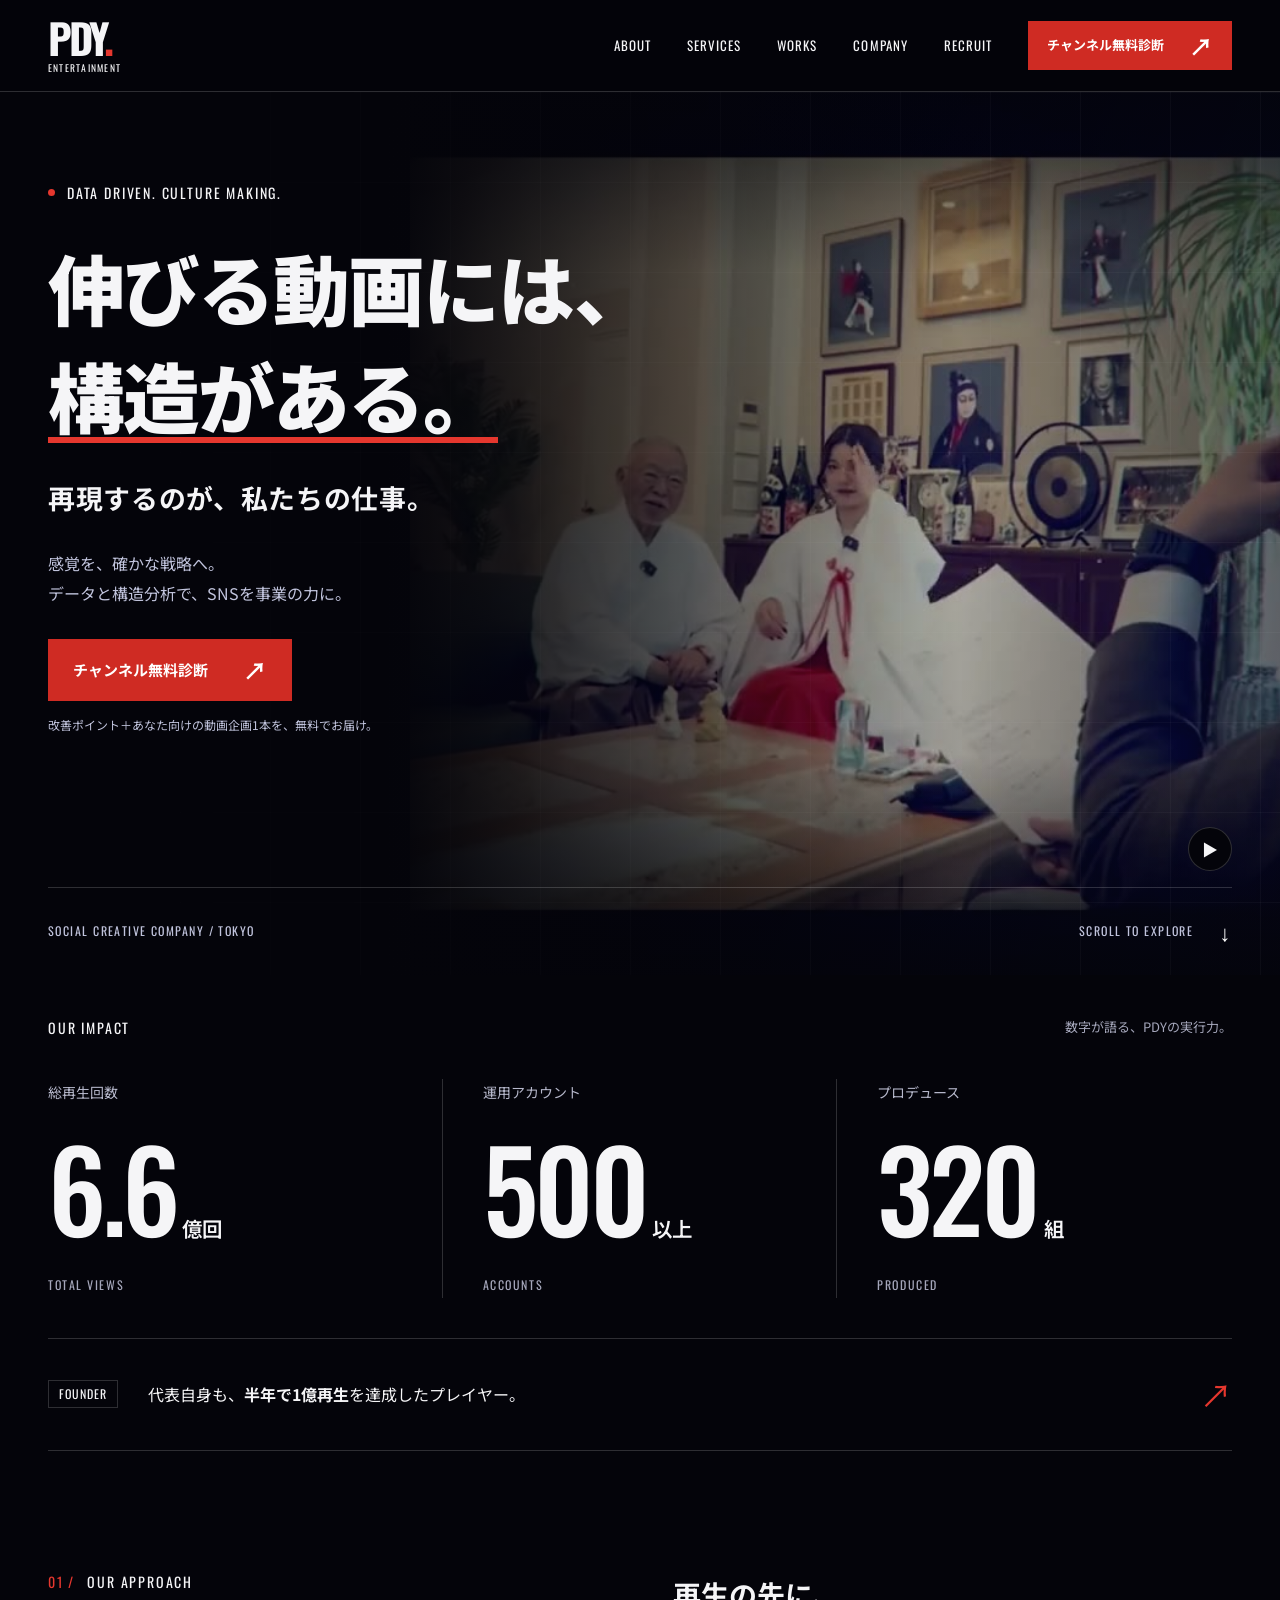
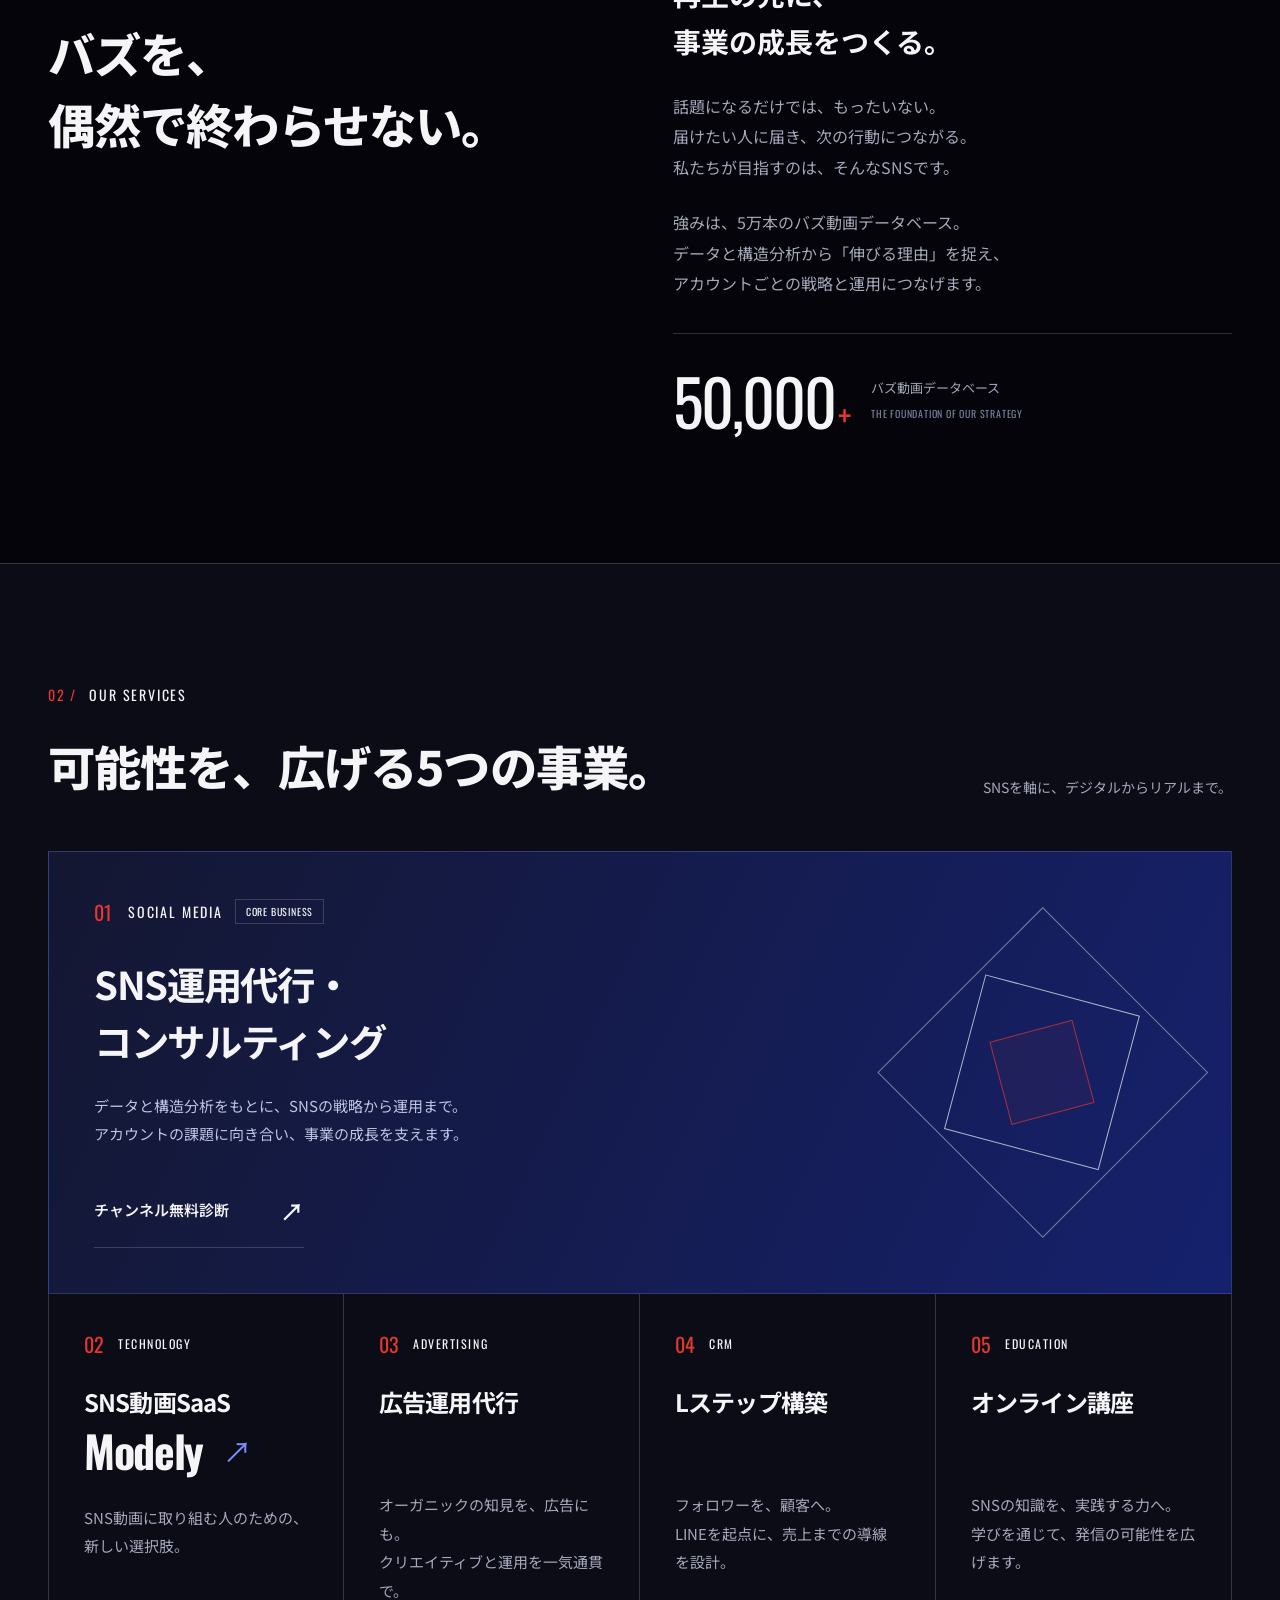
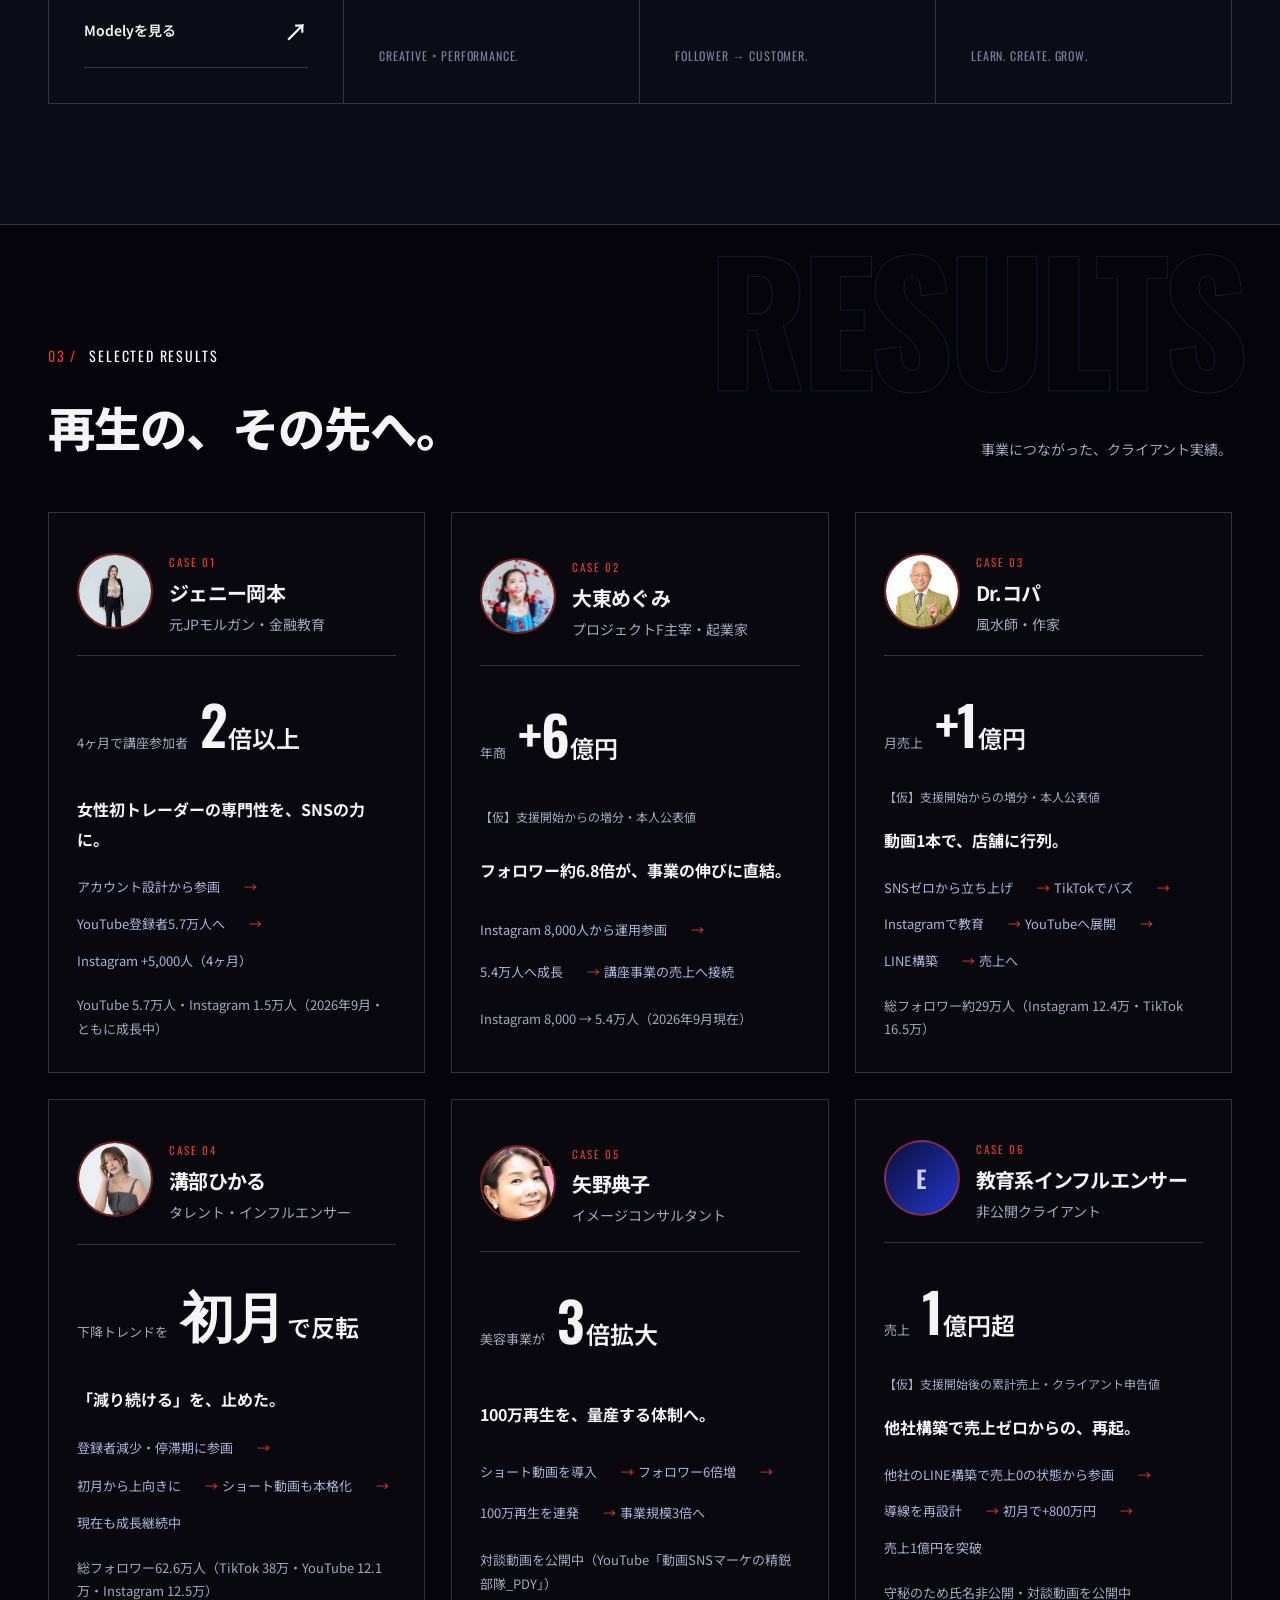
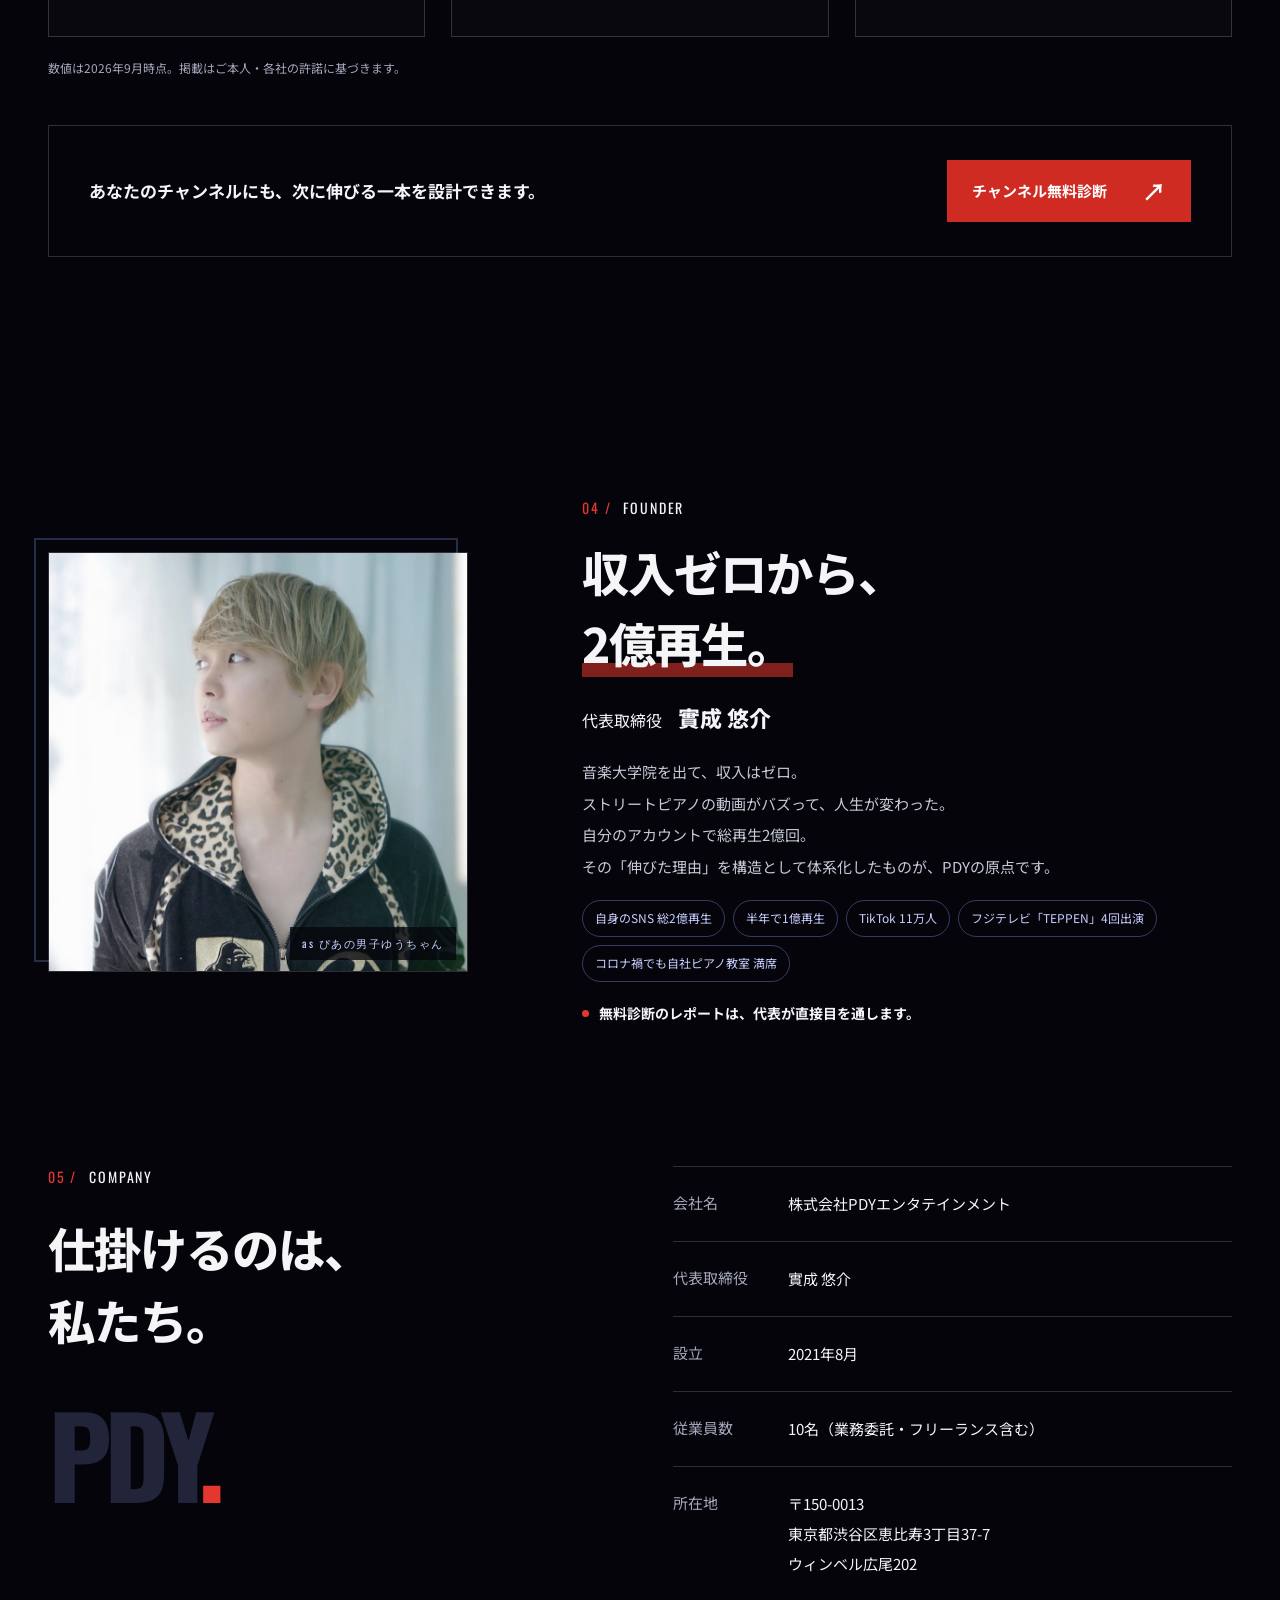
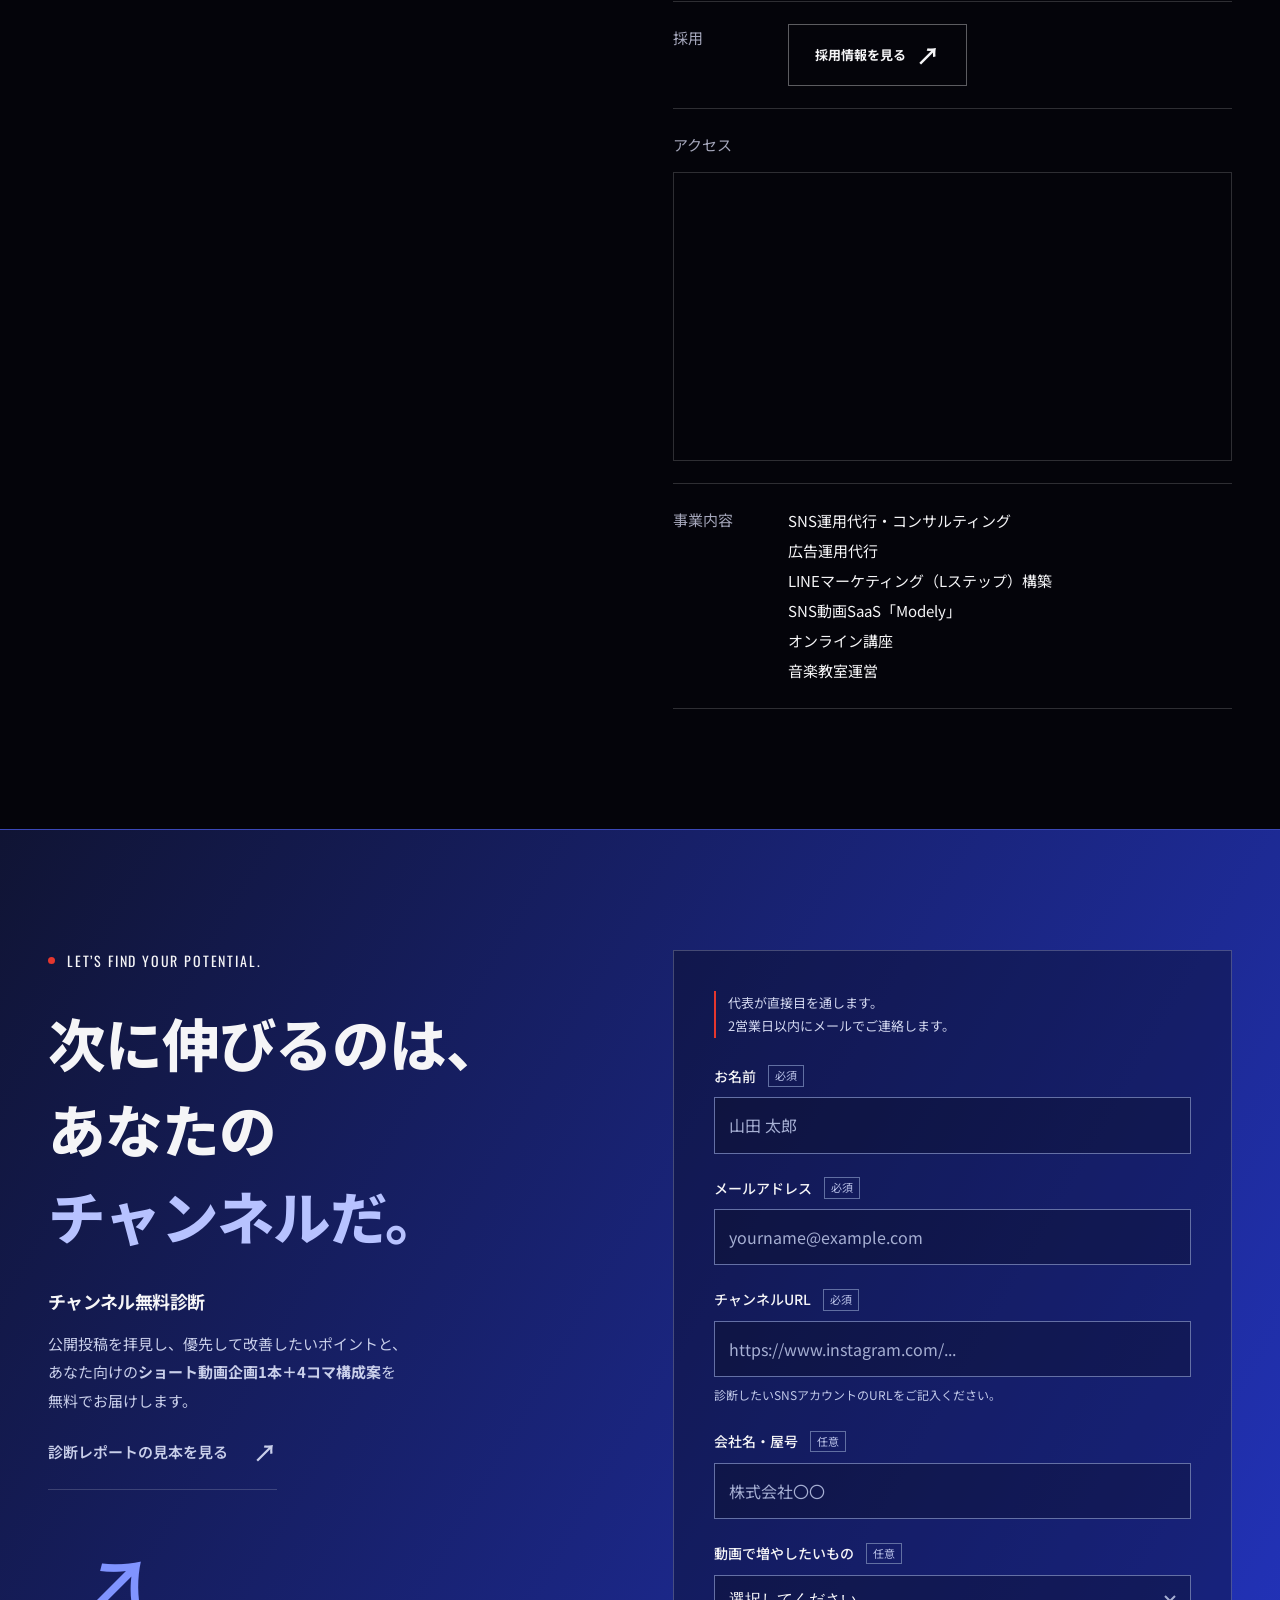
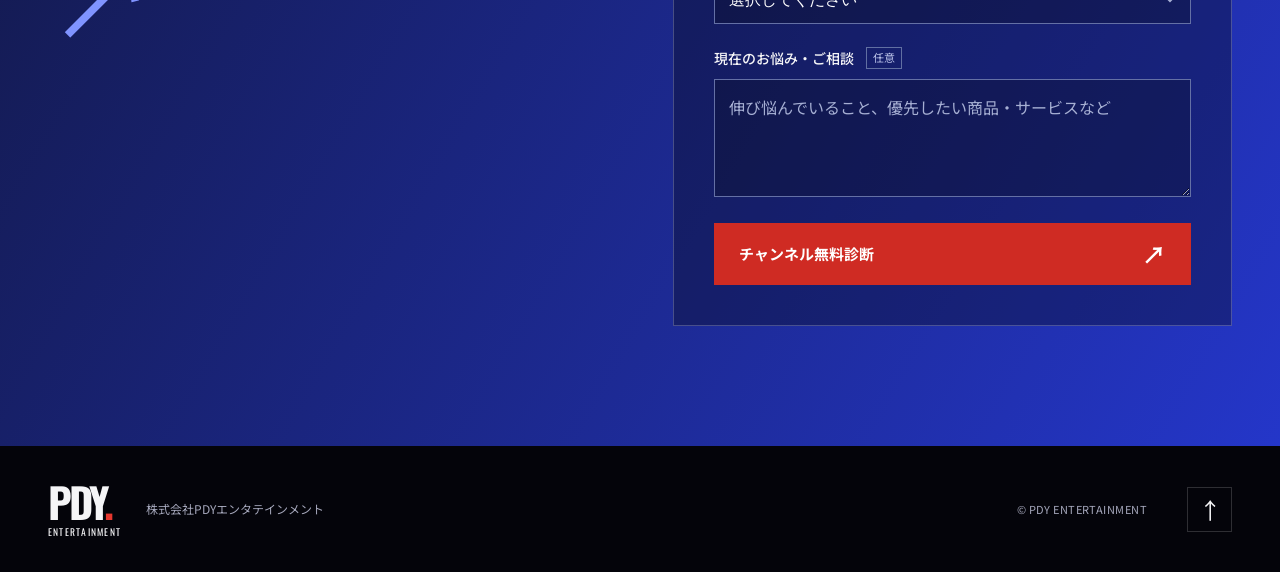
==== index.html @ fc0c1b21 "diagnosis: 約束を企画1本+4コマ構成案に更新・goal項目追加・見本PDF設置 Co-Authored-By: Claude Fable 5 <noreply@anthropic.com>" ====
<!doctype html>
<html lang="ja">
<head>
  <meta charset="utf-8">
  <meta name="viewport" content="width=device-width, initial-scale=1">
  <meta name="theme-color" content="#04040a">
  <title>PDY ENTERTAINMENT｜データと構造で、SNSの可能性を広げる。</title>
  <meta name="description" content="伸びる動画には、構造がある。株式会社PDYエンタテインメントは、5万本のバズ動画データベースと構造分析を強みに、SNS運用代行・コンサルティングを展開。総再生6.6億回、運用500アカウント以上。チャンネル無料診断。">
  <link rel="canonical" href="https://pdytokyo.com/">
  <meta property="og:type" content="website">
  <meta property="og:locale" content="ja_JP">
  <meta property="og:site_name" content="株式会社PDYエンタテインメント">
  <meta property="og:title" content="伸びる動画には、構造がある。｜PDY ENTERTAINMENT">
  <meta property="og:description" content="データと構造分析で、SNSを事業の力に。総再生6.6億回・運用500アカウント以上。チャンネル無料診断。">
  <meta property="og:url" content="https://pdytokyo.com/">
  <meta property="og:image" content="https://pdytokyo.com/assets/og.png">
  <meta property="og:image:width" content="1200">
  <meta property="og:image:height" content="630">
  <meta name="twitter:image" content="https://pdytokyo.com/assets/og.png">
  <meta name="twitter:card" content="summary_large_image">
  <meta name="twitter:title" content="伸びる動画には、構造がある。｜PDY ENTERTAINMENT">
  <meta name="twitter:description" content="データと構造分析で、SNSを事業の力に。株式会社PDYエンタテインメント。">
  <link rel="icon" type="image/svg+xml" href="assets/favicon.svg">
  <link href="https://fonts.googleapis.com/css2?family=Noto+Sans+JP:wght@400;500;600;700;800;900&family=Oswald:wght@400;500;600;700&display=swap" rel="stylesheet">
  <link rel="stylesheet" href="style.css">
  <script src="script.js" defer></script>
  <script type="application/ld+json">
  {"@context":"https://schema.org","@type":"Organization","@id":"https://pdytokyo.com/#organization","name":"株式会社PDYエンタテインメント","url":"https://pdytokyo.com/","logo":"https://pdytokyo.com/assets/og.png","address":{"@type":"PostalAddress","postalCode":"150-0013","addressRegion":"東京都","addressLocality":"渋谷区","streetAddress":"恵比寿3丁目37-7 ウィンベル広尾202","addressCountry":"JP"}}
  </script>
</head>
<body>
  <a class="skip-link" href="#main">本文へスキップ</a>
  <header class="site-header">
    <a class="brand" href="#top" aria-label="PDY ENTERTAINMENT トップ"><span class="brand-mark">PDY<span class="brand-dot">.</span></span><span class="brand-caption">ENTERTAINMENT</span></a>
    <button class="menu-toggle" type="button" aria-expanded="false" aria-controls="navigation" hidden><span class="menu-label">MENU</span><span class="menu-lines" aria-hidden="true"></span></button>
    <nav id="navigation" class="navigation" aria-label="メインナビゲーション">
      <a href="#about">ABOUT</a><a href="#services">SERVICES</a><a href="#works">WORKS</a><a href="#company">COMPANY</a><a href="/recruit">RECRUIT</a>
      <a class="button button-small" href="#contact">チャンネル無料診断 <span aria-hidden="true">↗</span></a>
    </nav>
  </header>
  <main id="main">
    <section id="top" class="hero" aria-labelledby="hero-title">
      <div class="hero-video" aria-hidden="true"><video id="hero-pv" muted loop playsinline preload="none" poster="assets/hero_poster.jpg" data-src="assets/hero_pv.mp4"></video><div class="hero-video-fade"></div></div>
      <div class="hero-art" aria-hidden="true"><div class="orbit orbit-one"></div><div class="orbit orbit-two"></div><div class="orbit orbit-three"></div><div class="orbit orbit-four"></div><div class="orbit-core"></div><span class="art-cross cross-one">+</span><span class="art-cross cross-two">+</span></div>
      <div class="hero-content wrap">
        <p class="eyebrow"><span class="red-dot"></span> DATA DRIVEN. CULTURE MAKING.</p>
        <h1 id="hero-title">伸びる動画には、<br><span>構造がある。</span></h1>
        <p class="hero-statement">再現するのが、私たちの仕事。</p>
        <p class="hero-description">感覚を、確かな戦略へ。<br>データと構造分析で、SNSを事業の力に。</p>
        <a class="button" href="#contact">チャンネル無料診断 <span aria-hidden="true">↗</span></a>
        <p class="cta-note">改善ポイント＋あなた向けの動画企画1本を、無料でお届け。</p>
      </div>
      <div class="hero-controls wrap"><button class="hero-video-toggle" type="button" aria-controls="hero-pv" aria-label="背景動画を再生" hidden><span aria-hidden="true">▶</span></button></div>
      <div class="hero-bottom wrap"><span>SOCIAL CREATIVE COMPANY / TOKYO</span><a href="#results">SCROLL TO EXPLORE <span aria-hidden="true">↓</span></a></div>
    </section>

    <section id="results" class="results wrap" aria-labelledby="results-title">
      <div class="section-top"><h2 id="results-title" class="eyebrow">OUR IMPACT</h2><p>数字が語る、PDYの実行力。</p></div>
      <div class="metrics">
        <div class="metric"><p class="metric-label">総再生回数</p><p class="metric-value">6.6<span>億回</span></p><span class="metric-en">TOTAL VIEWS</span></div>
        <div class="metric"><p class="metric-label">運用アカウント</p><p class="metric-value">500<span>以上</span></p><span class="metric-en">ACCOUNTS</span></div>
        <div class="metric"><p class="metric-label">プロデュース</p><p class="metric-value">320<span>組</span></p><span class="metric-en">PRODUCED</span></div>
      </div>
      <div class="talent-result"><span class="tag">FOUNDER</span><p>代表自身も、<strong>半年で1億再生</strong>を達成したプレイヤー。</p><span class="result-arrow" aria-hidden="true">↗</span></div>
    </section>

    <section id="about" class="section about wrap" aria-labelledby="about-title">
      <div class="section-heading reveal"><p class="eyebrow"><span class="section-index">01 /</span> OUR APPROACH</p><h2 id="about-title">バズを、<br>偶然で終わらせない。</h2></div>
      <div class="about-content reveal"><p class="lead">再生の先に、<br>事業の成長をつくる。</p><p>話題になるだけでは、もったいない。<br>届けたい人に届き、次の行動につながる。<br>私たちが目指すのは、そんなSNSです。</p><p>強みは、5万本のバズ動画データベース。<br>データと構造分析から「伸びる理由」を捉え、<br>アカウントごとの戦略と運用につなげます。</p><div class="database"><span class="database-number">50,000<span>+</span></span><span>バズ動画データベース<br><span class="micro-en">THE FOUNDATION OF OUR STRATEGY</span></span></div></div>
    </section>

    <section id="services" class="section services" aria-labelledby="services-title"><div class="wrap">
      <div class="section-heading section-heading-row reveal"><div><p class="eyebrow"><span class="section-index">02 /</span> OUR SERVICES</p><h2 id="services-title">可能性を、<br class="mobile-break">広げる5つの事業。</h2></div><p>SNSを軸に、デジタルからリアルまで。</p></div>
      <article class="service-main reveal"><div class="service-main-copy"><p class="eyebrow"><span class="service-number">01</span> SOCIAL MEDIA <span class="tag">CORE BUSINESS</span></p><h3>SNS運用代行・<br>コンサルティング</h3><p>データと構造分析をもとに、SNSの戦略から運用まで。<br>アカウントの課題に向き合い、事業の成長を支えます。</p><a class="text-link" href="#contact">チャンネル無料診断 <span aria-hidden="true">↗</span></a></div><div class="service-art" aria-hidden="true"><span class="service-shape"></span><span class="service-shape"></span><span class="service-shape"></span></div></article>
      <div class="service-grid">
        <article class="service-card reveal"><p class="eyebrow"><span class="service-number">02</span> TECHNOLOGY</p><h3>SNS動画SaaS<br><span class="modely-name">Modely<span>↗</span></span></h3><p>SNS動画に取り組む人のための、<br>新しい選択肢。</p><a class="text-link" href="https://modely.to" target="_blank" rel="noopener noreferrer">Modelyを見る <span class="sr-only">（新しいタブで開く）</span><span aria-hidden="true">↗</span></a></article>
        <article class="service-card reveal"><p class="eyebrow"><span class="service-number">03</span> ADVERTISING</p><h3>広告運用代行</h3><p>オーガニックの知見を、広告にも。<br>クリエイティブと運用を一気通貫で。</p><span class="card-bottom" aria-hidden="true">CREATIVE × PERFORMANCE.</span></article>
        <article class="service-card reveal"><p class="eyebrow"><span class="service-number">04</span> CRM</p><h3>Lステップ構築</h3><p>フォロワーを、顧客へ。<br>LINEを起点に、売上までの導線を設計。</p><span class="card-bottom" aria-hidden="true">FOLLOWER → CUSTOMER.</span></article>
        <article class="service-card reveal"><p class="eyebrow"><span class="service-number">05</span> EDUCATION</p><h3>オンライン講座</h3><p>SNSの知識を、実践する力へ。<br>学びを通じて、発信の可能性を広げます。</p><span class="card-bottom" aria-hidden="true">LEARN. CREATE. GROW.</span></article>
      </div>
    </div></section>

    <section id="works" class="section works wrap" aria-labelledby="works-title"><span class="giant-en" aria-hidden="true">RESULTS</span>
      <div class="section-heading section-heading-row reveal"><div><p class="eyebrow"><span class="section-index">03 /</span> SELECTED RESULTS</p><h2 id="works-title">再生の、その先へ。</h2></div><p>事業につながった、クライアント実績。</p></div>
      <div class="story-cards">
        <article class="story-card reveal">
          <header class="story-head"><img class="story-avatar" src="assets/client_jenny.jpg" alt="ジェニー岡本" width="88" height="88" loading="lazy"><div><span class="story-index">CASE 01</span><h3>ジェニー岡本</h3><p class="story-role">元JPモルガン・金融教育</p></div></header>
          <p class="story-result"><span class="story-result-label">4ヶ月で講座参加者</span><strong><em>2</em>倍以上</strong></p>
          <p class="story-lead">女性初トレーダーの専門性を、SNSの力に。</p>
          <ol class="story-flow"><li>アカウント設計から参画</li><li>YouTube登録者5.7万人へ</li><li>Instagram +5,000人（4ヶ月）</li></ol>
          <p class="story-stats">YouTube 5.7万人・Instagram 1.5万人（2026年9月・ともに成長中）</p>
        </article>
        <article class="story-card reveal">
          <header class="story-head"><img class="story-avatar" src="assets/client_daito.jpg" alt="大東めぐみ" width="88" height="88" loading="lazy"><div><span class="story-index">CASE 02</span><h3>大東めぐみ</h3><p class="story-role">プロジェクトF主宰・起業家</p></div></header>
          <p class="story-result"><span class="story-result-label">年商</span><strong><em>+6</em>億円</strong></p>
          <!-- TODO(Yusuke): 対象期間・比較基準・集計範囲・出典を確認し、下記の仮注記を確定する。 -->
          <p class="story-result-note">【仮】支援開始からの増分・本人公表値</p>
          <p class="story-lead">フォロワー約6.8倍が、事業の伸びに直結。</p>
          <ol class="story-flow"><li>Instagram 8,000人から運用参画</li><li>5.4万人へ成長</li><li>講座事業の売上へ接続</li></ol>
          <p class="story-stats">Instagram 8,000 → 5.4万人（2026年9月現在）</p>
        </article>
        <article class="story-card reveal">
          <header class="story-head"><img class="story-avatar" src="assets/client_copa.jpg" alt="Dr.コパ" width="88" height="88" loading="lazy"><div><span class="story-index">CASE 03</span><h3>Dr.コパ</h3><p class="story-role">風水師・作家</p></div></header>
          <p class="story-result"><span class="story-result-label">月売上</span><strong><em>+1</em>億円</strong></p>
          <!-- TODO(Yusuke): 対象期間・比較基準・集計範囲・出典を確認し、下記の仮注記を確定する。 -->
          <p class="story-result-note">【仮】支援開始からの増分・本人公表値</p>
          <p class="story-lead">動画1本で、店舗に行列。</p>
          <ol class="story-flow"><li>SNSゼロから立ち上げ</li><li>TikTokでバズ</li><li>Instagramで教育</li><li>YouTubeへ展開</li><li>LINE構築</li><li>売上へ</li></ol>
          <p class="story-stats">総フォロワー約29万人（Instagram 12.4万・TikTok 16.5万）</p>
        </article>
        <article class="story-card reveal">
          <header class="story-head"><img class="story-avatar" src="assets/client_hikaru.jpg" alt="溝部ひかる" width="88" height="88" loading="lazy"><div><span class="story-index">CASE 04</span><h3>溝部ひかる</h3><p class="story-role">タレント・インフルエンサー</p></div></header>
          <p class="story-result"><span class="story-result-label">下降トレンドを</span><strong><em>初月</em>で反転</strong></p>
          <p class="story-lead">「減り続ける」を、止めた。</p>
          <ol class="story-flow"><li>登録者減少・停滞期に参画</li><li>初月から上向きに</li><li>ショート動画も本格化</li><li>現在も成長継続中</li></ol>
          <p class="story-stats">総フォロワー62.6万人（TikTok 38万・YouTube 12.1万・Instagram 12.5万）</p>
        </article>
        <article class="story-card reveal">
          <header class="story-head"><img class="story-avatar" src="assets/client_yano.jpg" alt="矢野典子" width="88" height="88" loading="lazy"><div><span class="story-index">CASE 05</span><h3>矢野典子</h3><p class="story-role">イメージコンサルタント</p></div></header>
          <p class="story-result"><span class="story-result-label">美容事業が</span><strong><em>3</em>倍拡大</strong></p>
          <p class="story-lead">100万再生を、量産する体制へ。</p>
          <ol class="story-flow"><li>ショート動画を導入</li><li>フォロワー6倍増</li><li>100万再生を連発</li><li>事業規模3倍へ</li></ol>
          <p class="story-stats">対談動画を公開中（YouTube「動画SNSマーケの精鋭部隊_PDY」）</p>
        </article>
        <article class="story-card reveal">
          <header class="story-head"><span class="story-avatar story-avatar-text" aria-hidden="true">E</span><div><span class="story-index">CASE 06</span><h3>教育系インフルエンサー</h3><p class="story-role">非公開クライアント</p></div></header>
          <p class="story-result"><span class="story-result-label">売上</span><strong><em>1</em>億円超</strong></p>
          <!-- TODO(Yusuke): 対象期間・比較基準・集計範囲・出典を確認し、下記の仮注記を確定する。 -->
          <p class="story-result-note">【仮】支援開始後の累計売上・クライアント申告値</p>
          <p class="story-lead">他社構築で売上ゼロからの、再起。</p>
          <ol class="story-flow"><li>他社のLINE構築で売上0の状態から参画</li><li>導線を再設計</li><li>初月で+800万円</li><li>売上1億円を突破</li></ol>
          <p class="story-stats">守秘のため氏名非公開・対談動画を公開中</p>
        </article>
      </div>
      <p class="works-note">数値は2026年9月時点。掲載はご本人・各社の許諾に基づきます。</p>
      <div class="works-cta reveal"><p>あなたのチャンネルにも、次に伸びる一本を設計できます。</p><a class="button" href="#contact">チャンネル無料診断 <span aria-hidden="true">↗</span></a></div>
    </section>

    <section id="founder" class="section founder wrap" aria-labelledby="founder-title">
      <div class="founder-grid">
        <div class="founder-photo-wrap reveal"><img class="founder-photo" src="assets/founder.jpg" alt="代表取締役 實成悠介（ぴあの男子ゆうちゃん）" width="450" height="450" loading="lazy"><span class="founder-handle">as ぴあの男子ゆうちゃん</span></div>
        <div class="founder-copy reveal">
          <p class="eyebrow"><span class="section-index">04 /</span> FOUNDER</p>
          <h2 id="founder-title">収入ゼロから、<br><span class="red-underline">2億再生。</span></h2>
          <p class="founder-name">代表取締役　<strong>實成 悠介</strong></p>
          <p class="founder-story">音楽大学院を出て、収入はゼロ。<br>ストリートピアノの動画がバズって、人生が変わった。<br>自分のアカウントで総再生2億回。<br>その「伸びた理由」を構造として体系化したものが、PDYの原点です。</p>
          <ul class="founder-chips"><li>自身のSNS 総2億再生</li><li>半年で1億再生</li><li>TikTok 11万人</li><li>フジテレビ「TEPPEN」4回出演</li><li>コロナ禍でも自社ピアノ教室 満席</li></ul>
          <p class="founder-note"><span class="red-dot"></span> 無料診断のレポートは、代表が直接目を通します。</p>
        </div>
      </div>
    </section>

    <section id="company" class="section company wrap" aria-labelledby="company-title"><div class="section-heading reveal"><p class="eyebrow"><span class="section-index">05 /</span> COMPANY</p><h2 id="company-title">仕掛けるのは、<br>私たち。</h2><div class="company-wordmark" aria-hidden="true">PDY<span>.</span></div></div><dl class="company-table reveal"><div><dt>会社名</dt><dd>株式会社PDYエンタテインメント</dd></div><div><dt>代表取締役</dt><dd>實成 悠介</dd></div><div><dt>設立</dt><dd>2021年8月</dd></div><div><dt>従業員数</dt><dd>10名（業務委託・フリーランス含む）</dd></div><div><dt>所在地</dt><dd>〒150-0013<br>東京都渋谷区恵比寿3丁目37-7<br>ウィンベル広尾202</dd></div><div><dt>採用</dt><dd><a class="button button-ghost" href="/recruit">採用情報を見る <span aria-hidden="true">↗</span></a></dd></div><div class="company-map-row"><dt>アクセス</dt><dd><div class="company-map"><iframe title="株式会社PDYエンタテインメント 所在地地図" src="https://www.google.com/maps?q=%E6%9D%B1%E4%BA%AC%E9%83%BD%E6%B8%8B%E8%B0%B7%E5%8C%BA%E6%81%B5%E6%AF%94%E5%AF%BF3%E4%B8%81%E7%9B%AE37-7&z=16&output=embed" loading="lazy" referrerpolicy="no-referrer-when-downgrade" allowfullscreen></iframe></div></dd></div><div><dt>事業内容</dt><dd>SNS運用代行・コンサルティング<br>広告運用代行<br>LINEマーケティング（Lステップ）構築<br>SNS動画SaaS「Modely」<br>オンライン講座<br>音楽教室運営</dd></div></dl></section>

    <section id="contact" class="section contact" aria-labelledby="contact-title"><div class="wrap contact-grid"><div class="contact-copy reveal"><p class="eyebrow"><span class="red-dot"></span> LET’S FIND YOUR POTENTIAL.</p><h2 id="contact-title">次に伸びるのは、<br>あなたの<br><span>チャンネルだ。</span></h2><h3>チャンネル無料診断</h3><p>公開投稿を拝見し、優先して改善したいポイントと、<br>あなた向けの<b>ショート動画企画1本＋4コマ構成案</b>を<br>無料でお届けします。</p><p class="sample-link-wrap"><a class="text-link" href="assets/sample_report.pdf" target="_blank" rel="noopener">診断レポートの見本を見る <span aria-hidden="true">↗</span></a></p><span class="contact-symbol" aria-hidden="true">↗</span></div>
      <form id="diagnosis-form" class="contact-form" aria-describedby="form-notice" onsubmit="event.preventDefault()">
        <p id="form-notice" class="form-notice">代表が直接目を通します。<br>2営業日以内にメールでご連絡します。</p>
        <input type="text" name="website" tabindex="-1" autocomplete="off" aria-hidden="true" style="position:absolute;left:-9999px" >
        <div class="field"><label for="full-name">お名前 <span>必須</span></label><input id="full-name" type="text" autocomplete="name" placeholder="山田 太郎" required></div>
        <div class="field"><label for="email">メールアドレス <span>必須</span></label><input id="email" type="email" autocomplete="email" placeholder="yourname@example.com" required></div>
        <div class="field"><label for="channel">チャンネルURL <span>必須</span></label><input id="channel" type="url" inputmode="url" placeholder="https://www.instagram.com/..." required aria-describedby="channel-hint"><small id="channel-hint">診断したいSNSアカウントのURLをご記入ください。</small></div>
        <div class="field"><label for="company-name">会社名・屋号 <span>任意</span></label><input id="company-name" type="text" autocomplete="organization" placeholder="株式会社〇〇"></div>
        <div class="field"><label for="goal">動画で増やしたいもの <span>任意</span></label><select id="goal"><option value="">選択してください</option><option>問い合わせ・売上</option><option>採用・応募</option><option>認知・フォロワー</option><option>まだ決まっていない</option></select></div>
        <div class="field"><label for="message">現在のお悩み・ご相談 <span>任意</span></label><textarea id="message" rows="3" placeholder="伸び悩んでいること、優先したい商品・サービスなど"></textarea></div>
        <button class="button button-submit" type="submit">チャンネル無料診断 <span aria-hidden="true">↗</span></button>
        <p id="form-status" class="form-status" role="status" aria-live="polite" tabindex="-1"></p>
        <noscript><p class="form-notice">送信にはJavaScriptが必要です。お手数ですが pdytokyo@gmail.com へ直接ご連絡ください。</p></noscript>
      </form>
    </div></section>
  </main>
  <footer class="site-footer wrap"><a class="brand" href="#top" aria-label="PDY ENTERTAINMENT トップ"><span class="brand-mark">PDY<span class="brand-dot">.</span></span><span class="brand-caption">ENTERTAINMENT</span></a><p>株式会社PDYエンタテインメント</p><small>© PDY ENTERTAINMENT</small><a class="back-top" href="#top" aria-label="ページの先頭へ">↑</a></footer>
</body>
</html>
---- style.css ----
:root{--ink:#04040a;--blue:#2436c9;--red:#e5372e;--white:#f5f5f7;--muted:#a5a7bb;--line:rgba(255,255,255,.17);--font-body:"Noto Sans JP",sans-serif;--font-display:"Oswald","Arial Narrow",sans-serif}
*{box-sizing:border-box}html{scroll-behavior:smooth;scroll-padding-top:100px}body{margin:0;background:var(--ink);color:var(--white);font-family:var(--font-body);font-size:16px;line-height:1.9;-webkit-font-smoothing:antialiased}a{color:inherit;text-decoration:none}button,input,textarea{font:inherit}button,a,input,textarea{-webkit-tap-highlight-color:transparent}button{cursor:pointer}button:disabled{cursor:default}a:focus-visible,button:focus-visible,input:focus-visible,textarea:focus-visible,[tabindex]:focus-visible{outline:3px solid #98a6ff;outline-offset:5px}::selection{background:var(--red);color:white}h1,h2,h3,p{margin:0}h1,h2,h3{line-height:1.5}h2{font-size:clamp(1.9rem,3.7vw,3.4rem);font-weight:800;letter-spacing:-.055em}h3{letter-spacing:-.035em}.wrap{width:min(1280px,calc(100% - 40px));margin-inline:auto}.section{padding-block:90px}.eyebrow{font-family:var(--font-display);font-weight:400;font-size:.875rem;line-height:1.5;letter-spacing:.13em;display:flex;align-items:center;gap:12px}.red-dot{display:inline-block;width:7px;height:7px;border-radius:50%;background:var(--red);flex-shrink:0}.section-index{color:var(--red)}.section-heading .eyebrow{margin-bottom:25px}.section-heading-row{display:flex;flex-direction:column;gap:20px;margin-bottom:45px}.section-heading-row>p{color:var(--muted)}.button{display:inline-flex;align-items:center;justify-content:space-between;gap:35px;min-height:62px;padding:16px 24px;background:var(--red);font-size:.9375rem;font-weight:700;border:1px solid transparent;color:white;transition:background .2s,transform .2s}.button span[aria-hidden]{font-size:1.5rem;line-height:1}.button:hover{background:#c72c25;transform:translateY(-2px)}.button-small{font-size:.8125rem;min-height:44px;padding:11px 18px;gap:25px}.text-link{display:flex;align-items:center;justify-content:space-between;gap:25px;font-size:.9375rem;font-weight:600;padding-block:14px;border-bottom:1px solid var(--line);width:fit-content;min-width:210px}.text-link:hover{color:#ff827b;border-color:var(--red)}.text-link>span[aria-hidden]{font-size:1.5rem}.tag{display:inline-block;width:fit-content;border:1px solid var(--line);padding:4px 10px;font-family:var(--font-display);font-size:.75rem;letter-spacing:.08em;line-height:1.5;white-space:nowrap}.sr-only{position:absolute;width:1px;height:1px;padding:0;margin:-1px;overflow:hidden;clip:rect(0,0,0,0);white-space:nowrap;border:0}.skip-link{position:fixed;top:-80px;left:15px;padding:10px 20px;background:white;color:var(--ink);z-index:100}.skip-link:focus{top:10px}
.site-header{min-height:84px;padding:15px 20px;display:flex;align-items:center;justify-content:space-between;gap:20px;background:rgba(4,4,10,.94);position:sticky;top:0;z-index:20;border-bottom:1px solid var(--line)}.brand{display:inline-flex;flex-direction:column;line-height:1;flex-shrink:0}.brand-mark{font-family:var(--font-display);font-weight:700;font-size:2.4rem;letter-spacing:-.07em}.brand-dot{color:var(--red)}.brand-caption{font-family:var(--font-display);font-size:.6rem;letter-spacing:.13em;margin-top:5px}.navigation{display:flex;flex-wrap:wrap;gap:16px;align-items:center;justify-content:flex-end}.navigation>a:not(.button){font-family:var(--font-display);font-size:.8125rem;letter-spacing:.08em;padding-block:10px}.navigation>a:not(.button):hover{color:#ff827b}.menu-toggle{display:none;background:none;border:1px solid var(--line);color:white;min-height:44px;padding:10px 12px;gap:15px;align-items:center}.menu-label{font-family:var(--font-display);font-size:.75rem;letter-spacing:.12em}.menu-lines{width:18px;height:10px;border-top:1px solid;border-bottom:1px solid;position:relative}.menu-toggle[aria-expanded="true"] .menu-lines{height:0;border-bottom:0;transform:rotate(45deg)}.menu-toggle[aria-expanded="true"] .menu-lines:after{content:"";position:absolute;width:18px;left:0;top:-1px;border-top:1px solid;transform:rotate(90deg)}
.hero{position:relative;isolation:isolate;min-height:min(850px,calc(100svh - 84px));display:flex;flex-direction:column;justify-content:center;overflow:hidden;background:linear-gradient(112deg,#04040a 18%,#0c1036 56%,#2436c9 100%)}.hero:before{content:"";position:absolute;inset:0;z-index:-1;background-image:linear-gradient(rgba(255,255,255,.035) 1px,transparent 1px),linear-gradient(90deg,rgba(255,255,255,.035) 1px,transparent 1px);background-size:90px 90px;mask-image:linear-gradient(90deg,transparent,black)}.hero-content{padding-top:75px;padding-bottom:85px;position:relative}.hero .eyebrow{font-size:.75rem;margin-bottom:30px}.hero h1{font-size:clamp(2.2rem,6vw,5.75rem);font-weight:900;letter-spacing:-.065em;line-height:1.4}.hero h1>span{background:linear-gradient(transparent 88%,var(--red) 88%,var(--red) 94%,transparent 94%)}.hero-statement{font-weight:700;font-size:clamp(1.1rem,2.1vw,1.9rem);letter-spacing:.025em;margin-top:24px}.hero-description{color:#c1c4dd;margin:25px 0 30px;font-size:.9375rem}.cta-note{font-size:.75rem;color:#c1c4dd;margin-top:13px}.hero-bottom{position:relative;display:flex;justify-content:space-between;gap:20px;align-items:center;font-family:var(--font-display);font-size:.6875rem;letter-spacing:.12em;padding-block:22px;border-top:1px solid var(--line);margin-top:auto;color:#c1c4dd}.hero-bottom a{display:flex;gap:26px;align-items:center}.hero-bottom a span{color:white;font-size:1.4rem}.hero-art{position:absolute;width:760px;height:760px;right:-220px;top:50%;transform:translateY(-48%) rotate(-26deg);z-index:-1;opacity:.75}.orbit{position:absolute;inset:0;border:1px solid rgba(160,177,255,.36);border-radius:50%;transform:scaleX(.69)}.orbit-two{inset:60px;border-width:30px;border-color:rgba(89,111,255,.21);box-shadow:inset 4px 0 12px rgba(195,203,255,.15),4px 0 15px rgba(114,138,255,.18)}.orbit-three{inset:140px;border-width:1px;border-color:rgba(185,197,255,.6)}.orbit-four{inset:200px;border-width:45px;border-color:rgba(95,119,255,.35);box-shadow:inset 3px 0 8px rgba(255,255,255,.2)}.orbit-core{position:absolute;width:12px;height:12px;top:32%;right:24%;border-radius:50%;background:var(--red);box-shadow:0 0 30px rgba(229,55,46,.6)}.art-cross{position:absolute;color:#a5b3ff;font-size:28px;font-weight:400;transform:rotate(26deg)}.cross-one{top:14%;left:21%}.cross-two{right:18%;bottom:15%}
.results{padding-block:40px 0}.section-top{display:flex;justify-content:space-between;gap:20px;align-items:center}.section-top>p{font-size:.8125rem;color:var(--muted)}.metrics{display:grid;grid-template-columns:repeat(3,1fr);padding:35px 0}.metric{padding-inline:14px;border-right:1px solid var(--line)}.metric:first-child{padding-left:0}.metric:last-child{border-right:0}.metric-label{font-size:.6875rem;color:#b7b9cc}.metric-value{font-family:var(--font-display);font-size:clamp(2.5rem,8vw,7rem);font-weight:500;letter-spacing:-.035em;line-height:1.3;white-space:nowrap;margin:8px 0}.metric-value>span{font-family:var(--font-body);font-size:clamp(.6875rem,1.6vw,1.375rem);font-weight:600;letter-spacing:0;margin-left:6px}.metric-en{font-family:var(--font-display);font-size:.6875rem;letter-spacing:.13em;color:var(--muted)}.talent-result{display:flex;align-items:center;gap:20px;border-top:1px solid var(--line);border-bottom:1px solid var(--line);padding-block:22px}.talent-result p{font-size:.8125rem}.talent-result strong{font-weight:700}.result-arrow{font-size:2rem;color:var(--red);margin-left:auto}.talent-result .tag{font-size:.625rem}
.about{display:grid;gap:40px}.about-content{color:var(--muted)}.about-content .lead{font-size:1.5rem;font-weight:700;line-height:1.7;color:var(--white);margin-bottom:25px}.about-content>p+p{margin-top:25px}.database{margin-top:35px;border-top:1px solid var(--line);padding-top:25px;display:flex;gap:22px;align-items:center}.database-number{font-size:clamp(2.5rem,5vw,4rem);font-family:var(--font-display);line-height:1.3;color:var(--white);letter-spacing:-.03em}.database-number>span{font-size:2rem;color:var(--red);padding-left:3px}.database>span+span{font-size:.8125rem}.micro-en{font-family:var(--font-display);font-size:.625rem;letter-spacing:.08em;color:#797e9b}
.services{background:#0b0c16;border-top:1px solid var(--line);border-bottom:1px solid var(--line)}.service-main{background:linear-gradient(115deg,#141731,#15216d);border:1px solid rgba(130,150,255,.25);position:relative;overflow:hidden;padding:30px 25px}.service-main-copy{position:relative;z-index:1}.service-number{color:var(--red);font-size:1.25rem;letter-spacing:0;margin-right:4px}.service-main h3{font-size:clamp(1.6rem,3vw,2.75rem);margin:28px 0 22px}.service-main p:not(.eyebrow){color:#bec3e1;font-size:.9375rem}.service-main .text-link{margin-top:25px}.service-main .tag{font-size:.625rem}.service-art{display:none}.service-grid{display:grid}.service-card{padding:35px 25px;border:1px solid var(--line);border-top:0;display:flex;flex-direction:column;min-width:0}.service-card h3{font-size:1.5rem;margin-top:25px;min-height:75px}.service-card p:not(.eyebrow){font-size:.875rem;color:var(--muted);margin:22px 0 25px}.modely-name{font-family:var(--font-display);font-size:2.75rem;line-height:1.4;display:flex;align-items:center;gap:20px;letter-spacing:-.03em}.modely-name>span{font-size:1.8rem;font-family:var(--font-body);font-weight:400;color:#7c8dff}.service-card .text-link{margin-top:auto;min-width:0;width:100%;font-size:.875rem}.card-bottom{font-family:var(--font-display);font-size:.75rem;letter-spacing:.07em;color:#7b7e98;display:block;margin-top:auto;padding-top:15px}
.work-row{display:grid;grid-template-columns:1fr auto;gap:20px;padding-block:30px;border-top:1px solid var(--line);align-items:center}.work-row:last-child{border-bottom:1px solid var(--line)}.work-category{display:flex;gap:15px;align-items:center;grid-column:1/-1}.work-index{font-family:var(--font-display);font-size:.875rem;color:var(--muted)}.work-category h3{font-size:1.125rem}.work-outcome>span{color:var(--muted);font-size:.8125rem}.work-outcome p{font-size:clamp(3.2rem,5vw,4.7rem);font-family:var(--font-display);font-weight:500;line-height:1.35;letter-spacing:-.035em}.plus{color:var(--red);font-size:.8em}.unit{font-size:1rem;font-family:var(--font-body);font-weight:600;letter-spacing:0;margin-left:10px}.work-detail{font-size:.8125rem;color:var(--muted)}.work-detail strong{color:var(--white);font-weight:500}.work-arrow{display:none}.works-note{font-size:.75rem;color:var(--muted);margin-top:20px}.company{display:grid;gap:35px;padding-top:20px}.company-wordmark{font-family:var(--font-display);font-size:7rem;letter-spacing:-.07em;line-height:1.2;margin-top:30px;color:#22243a;font-weight:700}.company-wordmark span{color:var(--red)}.company-table{margin:0}.company-table>div{display:grid;grid-template-columns:90px 1fr;gap:15px;padding:22px 0;border-top:1px solid var(--line);font-size:.8125rem}.company-table>div:last-child{border-bottom:1px solid var(--line)}.company-table dt{color:var(--muted)}.company-table dd{margin:0;line-height:2}
.contact{position:relative;background:linear-gradient(120deg,#101434,#2436c9);border-top:1px solid #3a48b8}.contact-grid{display:grid;gap:45px}.contact-copy h2{font-size:clamp(2.3rem,4.5vw,4.2rem);margin:28px 0 30px;line-height:1.5}.contact-copy h2>span{color:#b7c2ff}.contact-copy h3{font-size:1.125rem;margin-bottom:15px}.contact-copy>p:not(.eyebrow){color:#c9cfea;font-size:.9375rem}.contact-symbol{display:none}.contact-form{padding:25px 20px;background:rgba(4,4,10,.32);border:1px solid rgba(255,255,255,.22)}.form-notice{font-size:.8125rem;color:#d0d5ee;border-left:2px solid var(--red);padding-left:12px;margin-bottom:25px;line-height:1.8}.field{margin-bottom:21px}.field label{display:flex;align-items:center;gap:12px;font-size:.875rem;font-weight:500;margin-bottom:8px}.field label>span{font-size:.6875rem;color:#bbc3e9;font-weight:400;border:1px solid #616fa2;padding:0 6px;line-height:1.8}.field select{display:block;width:100%;border:1px solid #6470a5;background:rgba(4,4,10,.25);color:white;border-radius:0;padding:12px 14px;min-height:49px;font-size:1rem;appearance:none;-webkit-appearance:none;background-image:url("data:image/svg+xml,%3Csvg xmlns='http://www.w3.org/2000/svg' width='12' height='8'%3E%3Cpath d='M1 1l5 5 5-5' stroke='%23a6afd3' stroke-width='2' fill='none'/%3E%3C/svg%3E");background-repeat:no-repeat;background-position:right 14px center}.field select:focus{border-color:#98a6ff}.field select option{color:#04040a}
.field input,.field textarea{display:block;width:100%;border:1px solid #6470a5;background:rgba(4,4,10,.25);color:white;border-radius:0;padding:12px 14px;min-height:49px;font-size:1rem;transition:border-color .2s}.field textarea{resize:vertical;min-height:110px}.field input::placeholder,.field textarea::placeholder{color:#a6afd3;opacity:1}.field input:hover,.field textarea:hover{border-color:#a7b4f5}.field small{display:block;margin-top:7px;color:#c1c9e9;font-size:.75rem}.button-submit{width:100%;margin-top:5px}.form-status{font-size:.875rem;line-height:1.8}.form-status:not(:empty){padding:15px;margin-top:16px;border:1px solid #9eaceb;background:#152054}.site-footer{display:flex;align-items:center;flex-wrap:wrap;gap:25px;padding-block:35px}.site-footer>p{font-size:.75rem;color:var(--muted)}.site-footer small{font-size:.6875rem;letter-spacing:.04em;color:var(--muted)}.back-top{display:grid;place-items:center;width:45px;height:45px;border:1px solid var(--line);margin-left:auto;font-size:1.4rem}.back-top:hover{border-color:var(--red)}
@media(max-width:767px){.site-header{flex-wrap:wrap}.navigation{justify-content:flex-start;width:100%;padding-top:10px}.navigation .button{width:100%}.menu-toggle:not([hidden]){display:flex}.navigation.is-collapsible{display:none;padding-bottom:10px}.navigation.is-collapsible.is-open{display:flex}.navigation.is-collapsible>a:not(.button){width:calc(50% - 8px);padding:10px 0}.hero-art{right:-450px;opacity:.45}.hero-bottom>span{max-width:150px}.hero-bottom a{gap:12px}.contact-copy .eyebrow{font-size:.75rem}}
@media(min-width:768px){.wrap{width:min(1280px,calc(100% - 96px))}.site-header{padding-inline:48px;min-height:92px}.navigation{gap:22px}.brand-mark{font-size:2.6rem}.section{padding-block:120px}.hero-content{padding-top:85px;padding-bottom:90px}.hero .eyebrow{font-size:.875rem}.hero-description{font-size:1rem}.hero-bottom{font-size:.75rem}.metrics{padding:40px 0}.metric{padding-inline:40px}.metric-label{font-size:.875rem}.metric-en{font-size:.75rem}.talent-result{padding-block:25px;gap:30px}.talent-result p{font-size:1rem}.talent-result .tag{font-size:.75rem}.mobile-break{display:none}.section-heading-row{flex-direction:row;justify-content:space-between;align-items:flex-end;margin-bottom:50px;gap:35px}.section-heading-row>p{font-size:.875rem}.about,.company{grid-template-columns:1fr 1fr;gap:65px}.about-content .lead{font-size:1.75rem}.service-main{padding:45px}.service-main-copy{width:70%}.service-art{display:block;position:absolute;right:35px;top:50%;width:26%;aspect-ratio:1;transform:translateY(-50%);opacity:.7;pointer-events:none}.service-shape{position:absolute;inset:12%;border:1px solid var(--muted);transform:rotate(45deg)}.service-shape:nth-child(2){inset:24%;border-color:var(--white);transform:rotate(15deg)}.service-shape:nth-child(3){inset:36%;border-color:var(--red);transform:rotate(-15deg);background:rgba(229,55,46,.08)}.service-grid{grid-template-columns:repeat(3,1fr)}.service-card{padding:30px 25px}.service-card+.service-card{border-left:0}.service-card h3{font-size:1.25rem;min-height:85px}.service-card .eyebrow{font-size:.75rem;gap:10px}.service-card p:not(.eyebrow){font-size:.8125rem}.work-row{grid-template-columns:1fr 1.2fr 1fr 35px;gap:25px;padding-block:32px}.work-category{grid-column:auto;gap:22px}.work-category h3{font-size:1.25rem}.work-detail{font-size:.875rem}.work-arrow{display:block;font-size:2rem;color:var(--red)}.work-outcome>span{font-size:.875rem}.company{padding-top:20px}.company-table>div{grid-template-columns:100px 1fr;font-size:.9375rem}.contact-grid{grid-template-columns:1fr 1fr;gap:65px}.contact-form{padding:35px}.contact-symbol{display:block;font-size:7rem;line-height:1.3;margin-top:30px;font-weight:400;color:#8094ff}.site-footer small{margin-left:auto}.back-top{margin-left:15px}}
@media(min-width:1100px){.navigation{gap:36px}.hero-art{right:-75px}.hero-content{padding-top:90px}.service-card{padding:35px}.service-card h3{font-size:1.5rem}.service-card p:not(.eyebrow){font-size:.9375rem}.contact-form{padding:40px}.metric-value{font-size:7rem}}
@media(max-width:374px){.wrap{width:calc(100% - 32px)}.hero h1{font-size:1.9rem}.metric{padding-inline:8px}.metric-value{font-size:2.1rem}.metric-value>span{margin-left:3px;font-size:.625rem}.metric-en{font-size:.625rem}.talent-result{gap:12px}.database{gap:12px;flex-wrap:wrap}.work-outcome p{font-size:2.7rem}.unit{font-size:.875rem}.service-main{padding:25px 20px}.service-main .eyebrow{gap:8px;font-size:.75rem}.contact-form{padding:23px 16px}.company-table>div{grid-template-columns:75px 1fr;gap:10px}}
@media(prefers-reduced-motion:no-preference){.reveal.is-pending{opacity:0;transform:translateY(20px)}.reveal{transition:opacity .65s ease,transform .65s ease}}
@media(prefers-reduced-motion:reduce){html{scroll-behavior:auto}*,*::before,*::after{animation:none!important;transition:none!important}}

/* クライアント実績: 顔写真つき行（2026-09-14追加） */
.work-avatar{width:56px;height:56px;border-radius:50%;object-fit:cover;border:2px solid var(--line);flex-shrink:0}
.work-role{font-size:.75rem;color:var(--muted);margin-top:4px}
@media(min-width:768px){.work-avatar{width:72px;height:72px;border-color:rgba(229,55,46,.45)}}

/* ヒーローPV: 実写×MiniMax混成ループ（2026-09-14追加） */
.hero{position:relative;overflow:hidden}
.hero-video{position:absolute;inset:0;z-index:-2;pointer-events:none}
.hero-video video{position:absolute;right:0;top:0;width:68%;height:100%;object-fit:cover;opacity:.85}
.hero-video-fade{position:absolute;inset:0;background:linear-gradient(90deg,#04040a 0%,#04040a 30%,rgba(4,4,10,.55) 55%,rgba(4,4,10,.15) 75%,rgba(4,4,10,.45) 100%),linear-gradient(0deg,rgba(4,4,10,.85) 0%,transparent 25%,transparent 80%,rgba(4,4,10,.6) 100%)}
.hero-art{opacity:.35}
@media(max-width:767px){.hero-video video{width:100%;opacity:.5}}
@media(prefers-reduced-motion:reduce){.hero-video video{display:none}.hero-video{background:url('assets/hero_poster.jpg') right center/cover no-repeat;opacity:.4}}

/* ストーリーカード型の実績（2026-09-14 モバイル泣き別れ対策で全面刷新） */
.story-cards{display:grid;gap:22px}
.story-card{border:1px solid var(--line);padding:26px 22px;display:grid;gap:16px;background:rgba(255,255,255,.015)}
.story-head{display:flex;gap:16px;align-items:center}
.story-avatar{width:64px;height:64px;border-radius:50%;object-fit:cover;border:2px solid rgba(229,55,46,.5);flex-shrink:0}
.story-index{font-family:var(--font-display);font-size:.6875rem;letter-spacing:.18em;color:var(--red)}
.story-head h3{font-size:1.25rem;margin-top:2px}
.story-role{font-size:.75rem;color:var(--muted);margin-top:3px}
.story-result{display:flex;align-items:baseline;gap:12px;flex-wrap:wrap;border-top:1px solid var(--line);padding-top:16px}
.story-result-label{font-size:.8125rem;color:var(--muted)}
.story-result strong{font-weight:600;font-size:1.5rem;white-space:nowrap}
.story-result em{font-family:var(--font-display);font-style:normal;font-size:2.8rem;letter-spacing:-.03em;color:var(--white);margin-right:2px}
.story-result strong em+*,.story-result strong{color:var(--white)}
.story-lead{font-size:1rem;font-weight:700}
.story-flow{list-style:none;margin:0;padding:0;display:flex;flex-wrap:wrap;gap:8px}
.story-flow li{font-size:.75rem;color:#c9cfff;border:1px solid rgba(143,164,255,.35);padding:6px 12px;border-radius:999px;white-space:nowrap;display:flex;align-items:center}
.story-flow li:not(:last-child)::after{content:"→";margin-left:-2px;margin-right:-8px;position:relative;left:14px;color:var(--red)}
.story-stats{font-size:.6875rem;color:var(--muted)}
@media(min-width:768px){
 .story-cards{grid-template-columns:repeat(3,1fr);gap:26px;align-items:stretch}
 .story-card{padding:32px 28px;gap:18px}
 .story-avatar{width:76px;height:76px}
 .story-result em{font-size:3.4rem}
}
.story-avatar-text{display:flex;align-items:center;justify-content:center;font-family:var(--font-display);font-size:1.5rem;font-weight:600;color:#c9cfff;background:linear-gradient(135deg,#0a0f3d,#2436c9)}
@media(min-width:768px){.story-cards{grid-template-columns:repeat(2,1fr)}}
@media(min-width:1100px){.story-cards{grid-template-columns:repeat(4,1fr)}}
@media(min-width:1100px){.story-cards{grid-template-columns:repeat(3,1fr)}}

/* FOUNDER セクション（2026-09-14追加） */
.founder-grid{display:grid;gap:35px}
.founder-photo-wrap{position:relative;max-width:420px}
.founder-photo{width:100%;height:auto;display:block;border:1px solid var(--line);filter:saturate(.92)}
.founder-photo-wrap::before{content:"";position:absolute;left:-14px;top:-14px;width:100%;height:100%;border:2px solid var(--red);z-index:-1}
.founder-handle{position:absolute;right:12px;bottom:12px;font-family:var(--font-display);font-size:.6875rem;letter-spacing:.14em;background:rgba(4,4,10,.75);padding:6px 12px;color:#c9cfff}
.founder-copy{display:grid;gap:18px;align-content:center}
.founder-name{font-size:1rem}.founder-name strong{font-size:1.375rem;font-weight:800}
.founder-story{color:#c6c9d8;line-height:2.1;font-size:.9375rem}
.founder-chips{list-style:none;margin:0;padding:0;display:flex;flex-wrap:wrap;gap:8px}
.founder-chips li{font-size:.75rem;color:#c9cfff;border:1px solid rgba(143,164,255,.35);padding:6px 12px;border-radius:999px;white-space:nowrap}
.founder-note{font-size:.875rem;font-weight:700;display:flex;align-items:center;gap:10px}
.red-underline{box-shadow:inset 0 -14px 0 rgba(229,55,46,.55)}
@media(min-width:768px){.founder-grid{grid-template-columns:5fr 7fr;gap:70px;align-items:center}}
/* FOUNDER: モバイルは写真を控えめに（パンチ調整 2026-09-14） */
.founder-photo{filter:saturate(.78) contrast(.98)}
@media(max-width:767px){
 .founder-photo-wrap{max-width:230px;margin-left:6px}
 .founder-photo-wrap::before{left:-10px;top:-10px}
 .founder-handle{right:8px;bottom:8px;font-size:.5625rem;padding:4px 8px}
}

/* 会社概要: 地図・採用ページ（2026-09-14追加） */
.company-map-row{display:block!important}
.company-map-row dt{margin-bottom:12px}
.company-map{aspect-ratio:16/8;border:1px solid var(--line)}
.company-map iframe{width:100%;height:100%;border:0;filter:invert(.9) grayscale(.85) contrast(.95)}
.recruit-page h1{font-size:clamp(2.2rem,6vw,3.6rem);font-weight:900;line-height:1.3;margin:14px 0 18px}
.recruit-lead{color:#c6c9d8;line-height:2}
.job-list{display:grid;gap:22px;margin-top:40px}
.job-card{border:1px solid var(--line);padding:28px 24px;display:grid;gap:18px;background:rgba(255,255,255,.015)}
.job-card h2{font-size:1.25rem}
.job-table{margin:0}
.job-table>div{display:grid;grid-template-columns:90px 1fr;gap:12px;padding:10px 0;border-top:1px solid var(--line);font-size:.8125rem}
.job-table dt{color:var(--muted)}.job-table dd{margin:0;line-height:1.9}
.job-card .button{justify-self:start}
@media(min-width:768px){.job-list{grid-template-columns:repeat(3,1fr)}.recruit-page{padding-top:60px}}

/* 粒子オープニング（2026-09-15追加・dip参考） */
#intro-overlay{position:fixed;inset:0;z-index:9999;background:#04040a;transition:opacity .2s}

/* レビュー反映（2026-09-15）: 最小幅あふれ対策・列数調整・CTAコントラスト */
.story-card,.story-head>div,.company-table,.company-table dd,.founder-copy{min-width:0}
.story-flow li,.founder-chips li{max-width:100%;white-space:normal;overflow-wrap:anywhere}
.story-flow li:not(:last-child)::after{content:"";margin:0}
.company-table .text-link{min-width:0;max-width:100%}
@media(min-width:768px){
 .story-cards{grid-template-columns:repeat(2,minmax(0,1fr))}
 .company{grid-template-columns:repeat(2,minmax(0,1fr))}
 .service-grid{grid-template-columns:repeat(2,minmax(0,1fr))}
 .job-list{grid-template-columns:repeat(1,minmax(0,1fr))}
}
@media(min-width:1100px){
 .story-cards{grid-template-columns:repeat(3,minmax(0,1fr))}
 .service-grid{grid-template-columns:repeat(4,minmax(0,1fr))}
 .job-list{grid-template-columns:repeat(3,minmax(0,1fr))}
}
.button,.button-submit{background:#cf2b23;font-weight:700}
.button:hover{background:#e5372e}

/* dip参考の追加要素（2026-09-15）: ゴーストボタン・巨大英字 */
.button-ghost{display:inline-flex;align-items:center;gap:10px;background:transparent;border:1px solid rgba(255,255,255,.35);color:var(--white);padding:14px 26px;font-size:.8125rem;font-weight:700;text-decoration:none;transition:border-color .2s,background .2s}
.button-ghost:hover{border-color:var(--red);background:rgba(229,55,46,.08)}
.section{position:relative}
.giant-en{position:absolute;top:8px;right:-10px;font-family:var(--font-display);font-weight:700;font-size:clamp(4rem,13vw,11rem);letter-spacing:-.04em;color:transparent;-webkit-text-stroke:1px rgba(143,164,255,.14);pointer-events:none;user-select:none;line-height:1;z-index:0}

/* デザイン改修ラウンド2（2026-09-15・Codex提案反映） */
.hero-art{display:none}
.hero h1{letter-spacing:-.025em}
h2{letter-spacing:-.02em}
.story-role{font-size:.875rem}
.story-stats{font-size:.8125rem;line-height:1.8}
/* 工程チップ→プレーンな流れ表記（枠を外して文章化） */
.story-flow li{border:0;padding:2px 0;border-radius:0;color:#aab3d8;font-size:.8125rem}
.story-flow li:not(:last-child)::after{content:"→";margin:0 10px;color:var(--red)}
/* FOUNDERの赤は下線1箇所に絞る */
.founder-photo-wrap::before{border-color:rgba(143,164,255,.25)}
.founder-avatar,.founder-photo{border-color:var(--line)}
/* 実績直後CTA */
.works-cta{margin-top:45px;display:flex;flex-direction:column;gap:18px;align-items:flex-start;border:1px solid var(--line);padding:30px 26px}
.works-cta p{font-size:1.0625rem;font-weight:700}
@media(min-width:768px){.works-cta{flex-direction:row;justify-content:space-between;align-items:center;padding:34px 40px}}
/* モバイル固定CTA */
.sticky-cta{position:fixed;left:12px;right:12px;bottom:calc(12px + env(safe-area-inset-bottom));z-index:90;display:flex;justify-content:center;align-items:center;gap:8px;background:#cf2b23;color:#fff;font-weight:700;font-size:.9375rem;padding:15px;text-decoration:none;box-shadow:0 6px 24px rgba(0,0,0,.45)}

/* R3: 成果の条件注記と背景PVの操作 */
.story-result-note{font-size:.75rem;line-height:1.8;color:var(--muted);margin-top:-8px;overflow-wrap:anywhere}
.hero-controls{display:flex;justify-content:flex-end;padding-bottom:16px}
.hero-video-toggle{display:grid;place-items:center;min-width:44px;min-height:44px;padding:8px;border:1px solid var(--line);border-radius:50%;background:var(--ink);color:var(--white);line-height:1}
.hero-video-toggle:hover{border-color:var(--muted)}
.hero-video-toggle[hidden]{display:none}
.contact-form{min-width:0}
@media(prefers-reduced-motion:reduce){.hero-controls{display:none}}
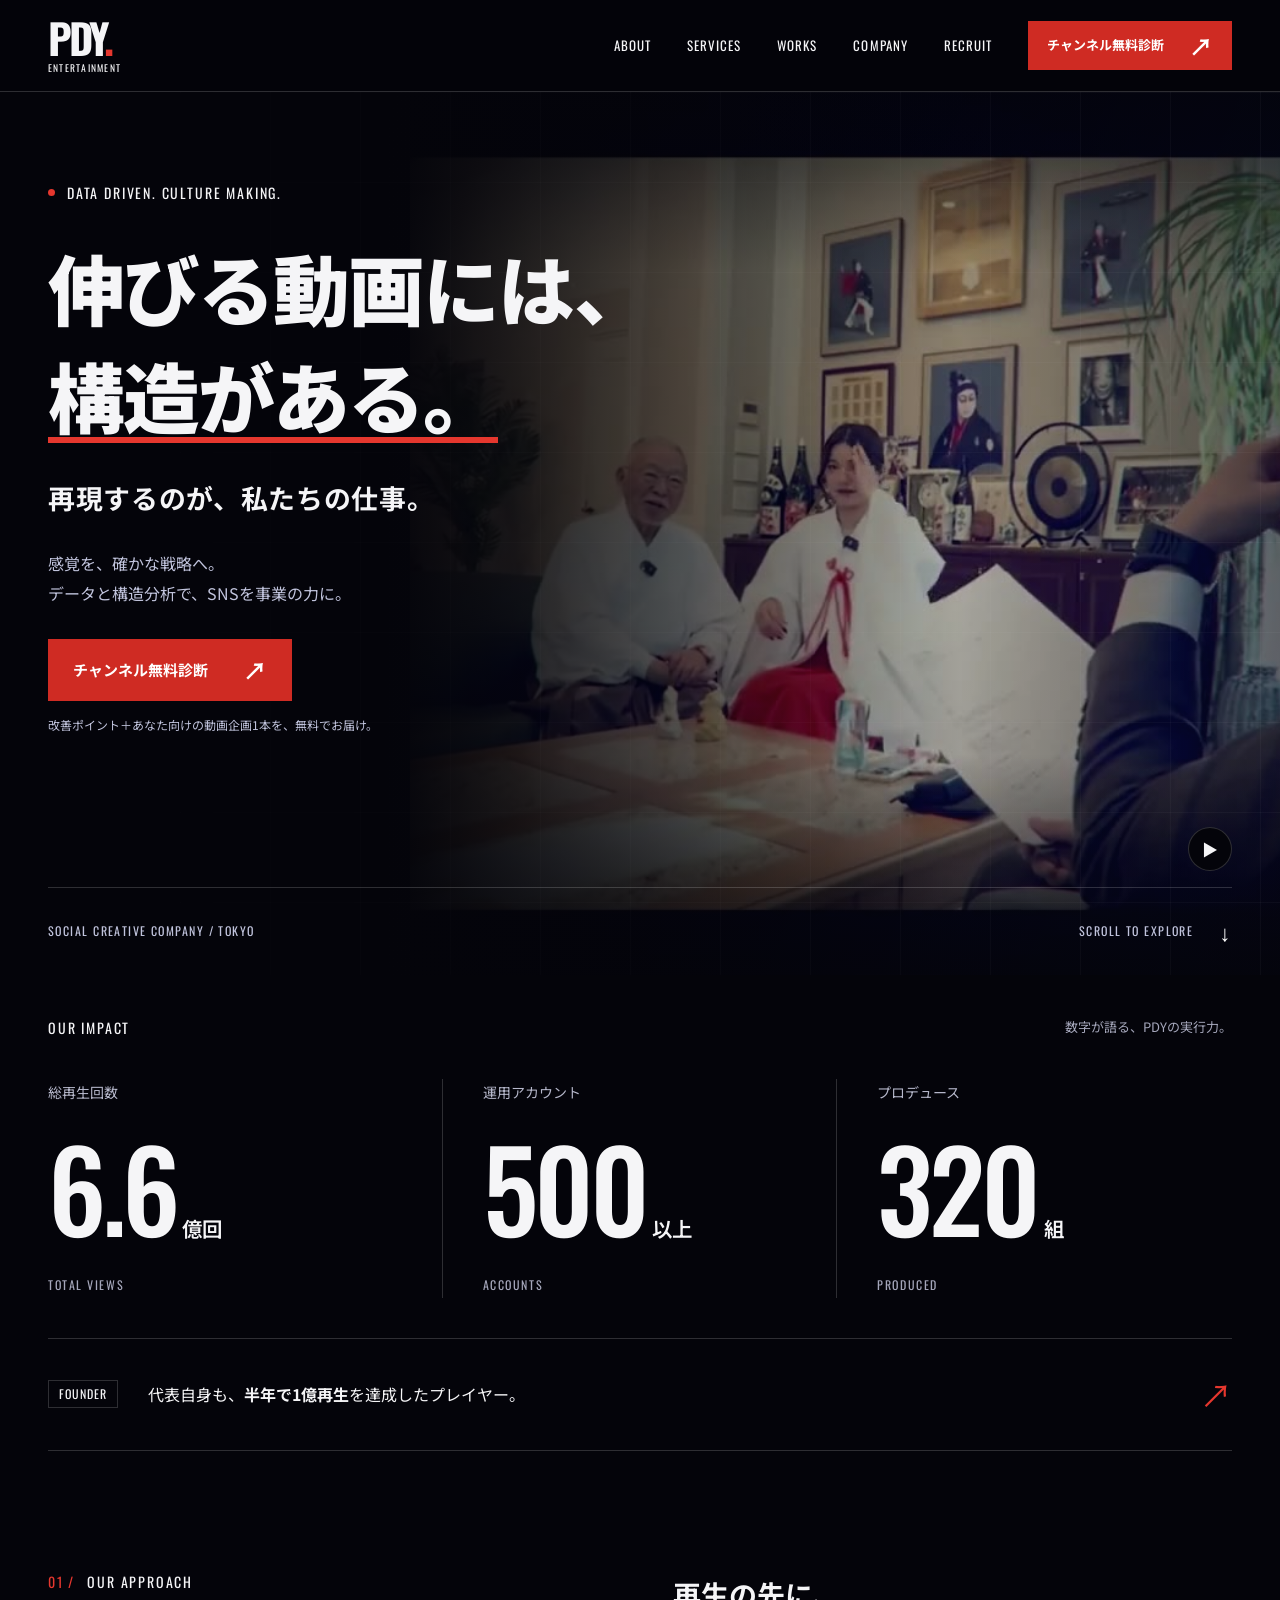
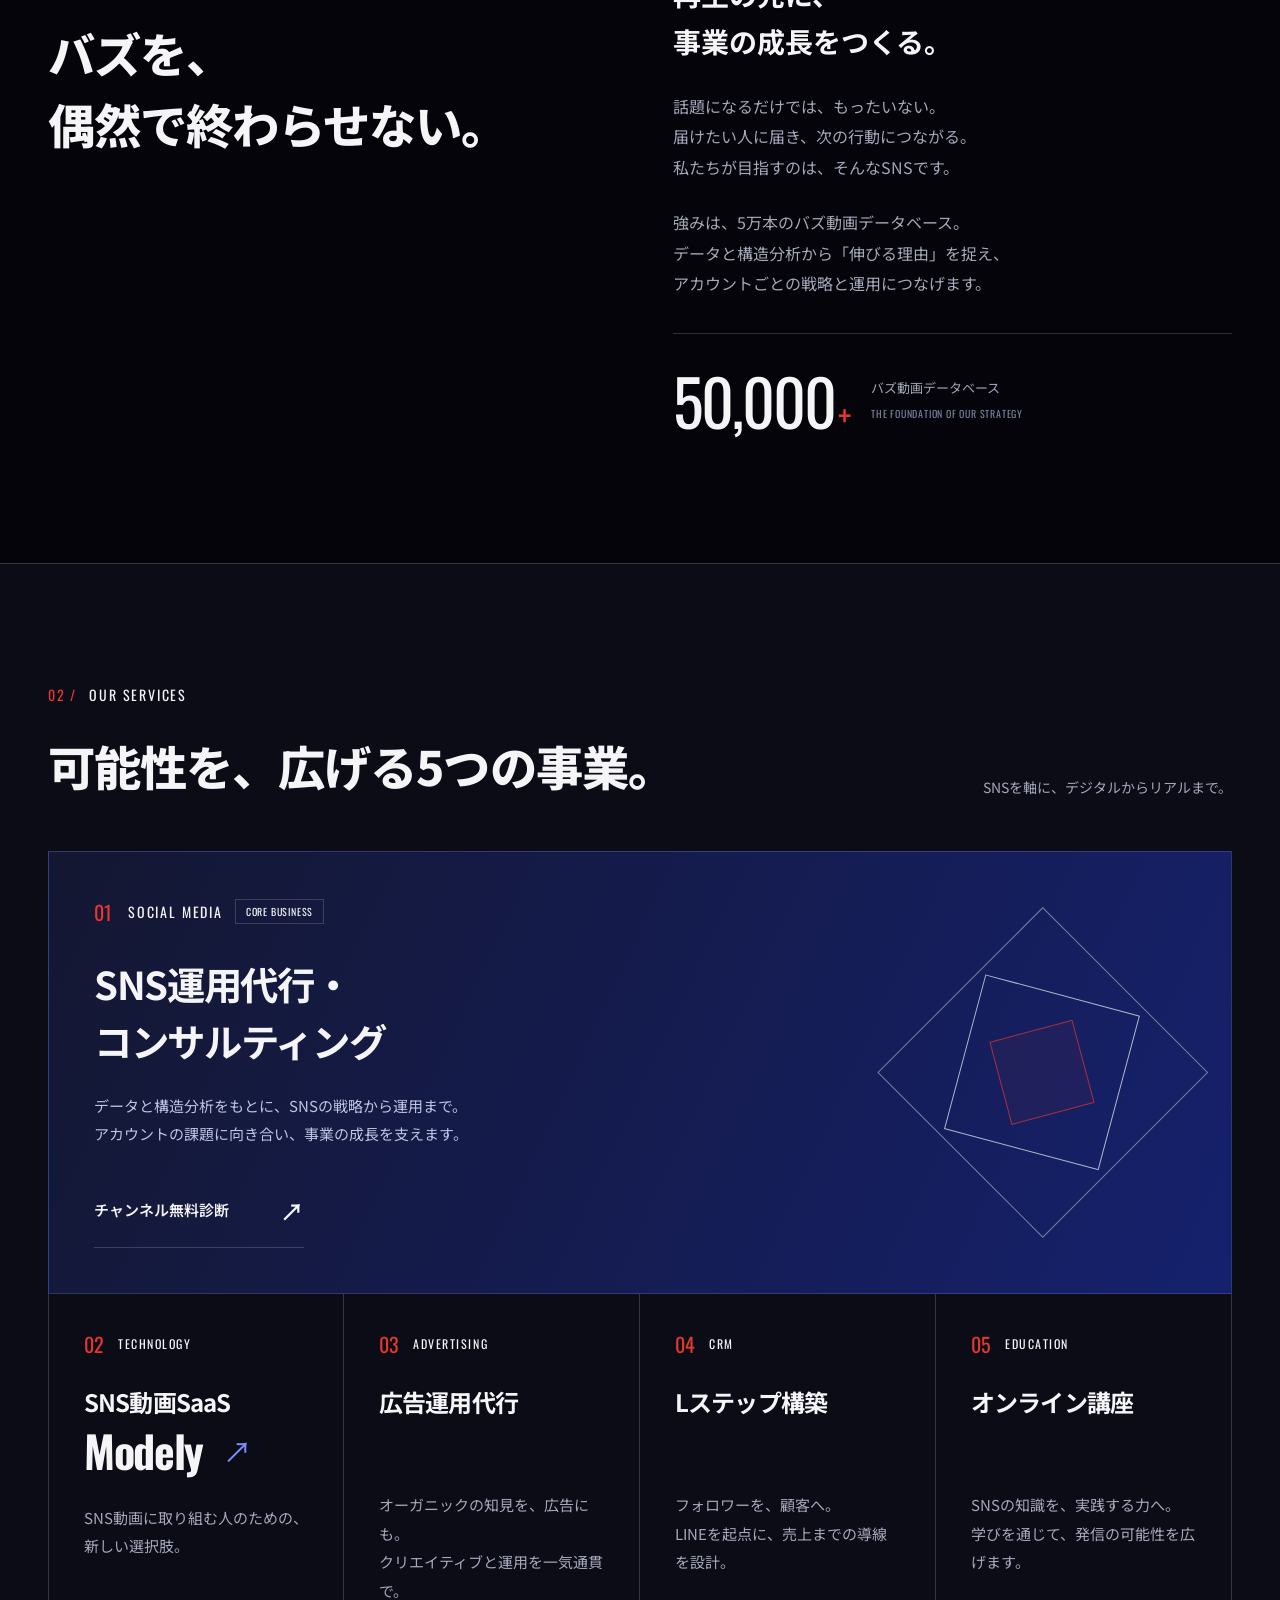
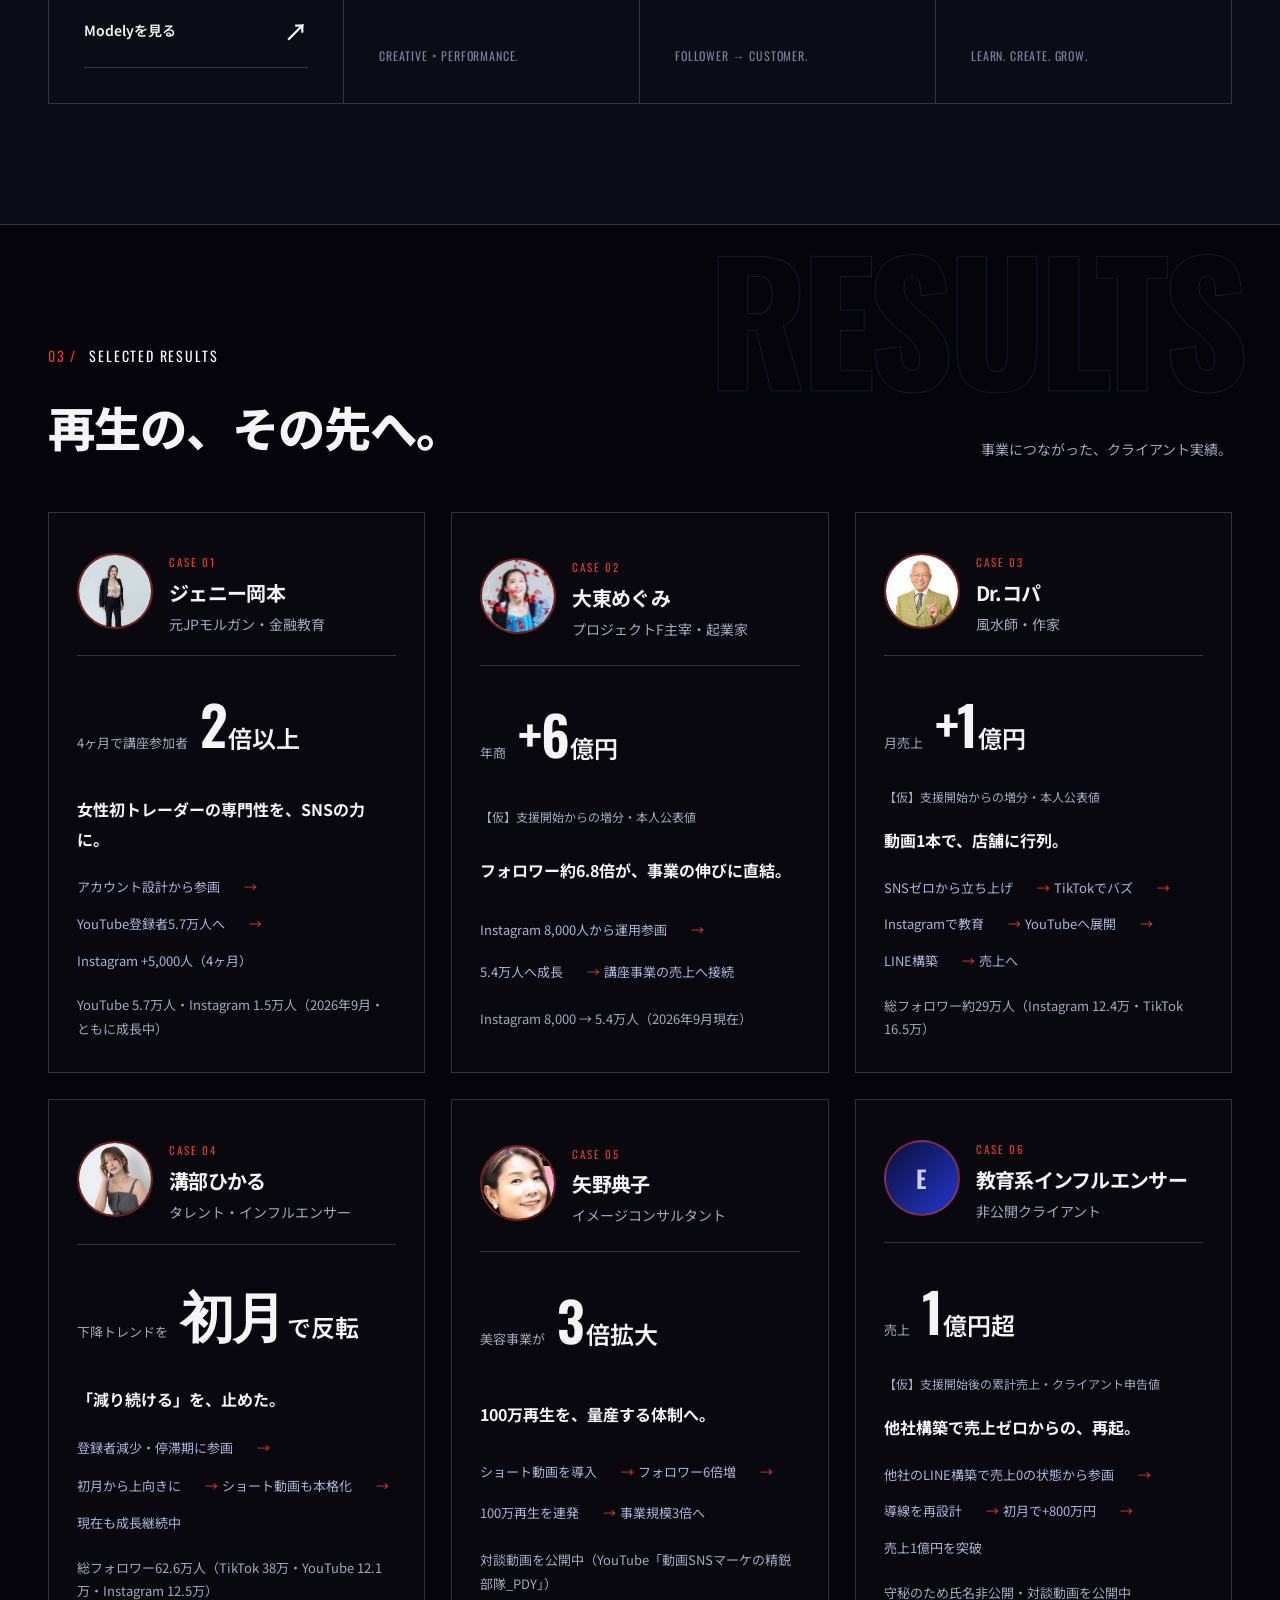
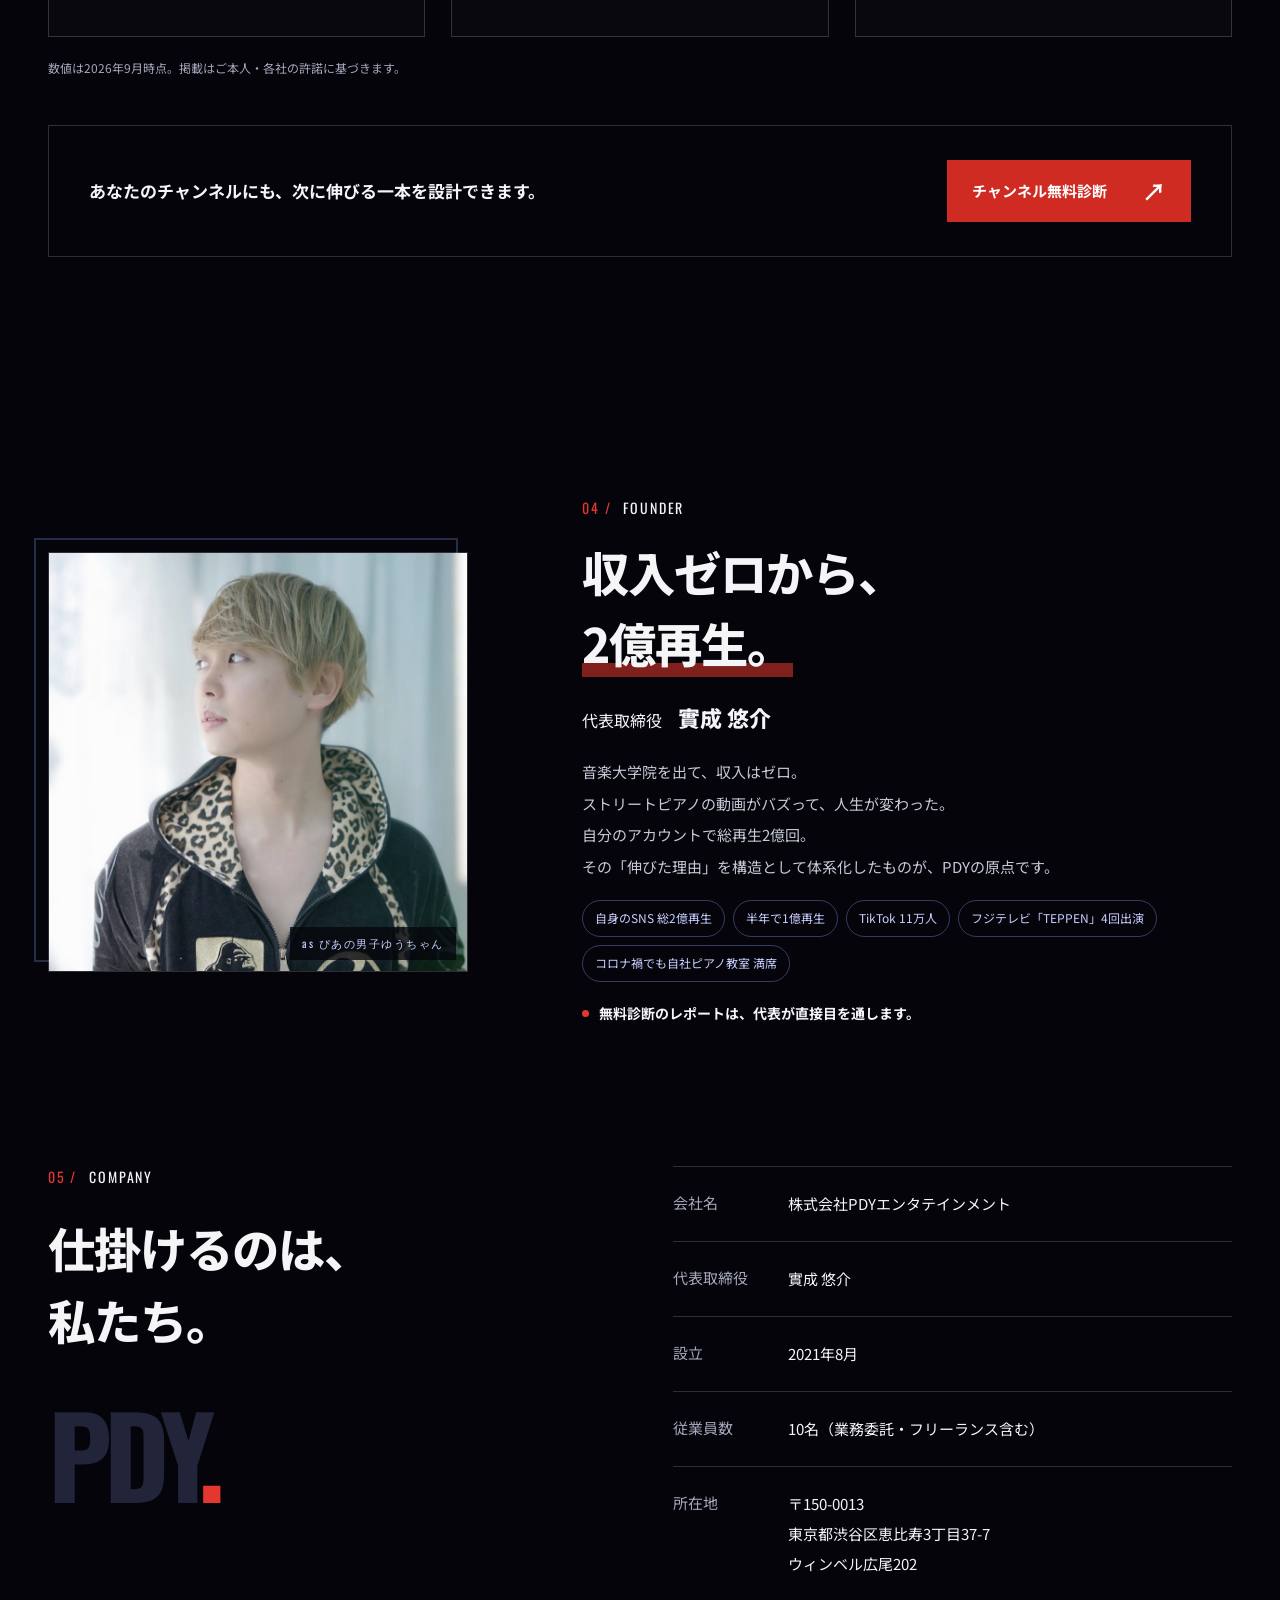
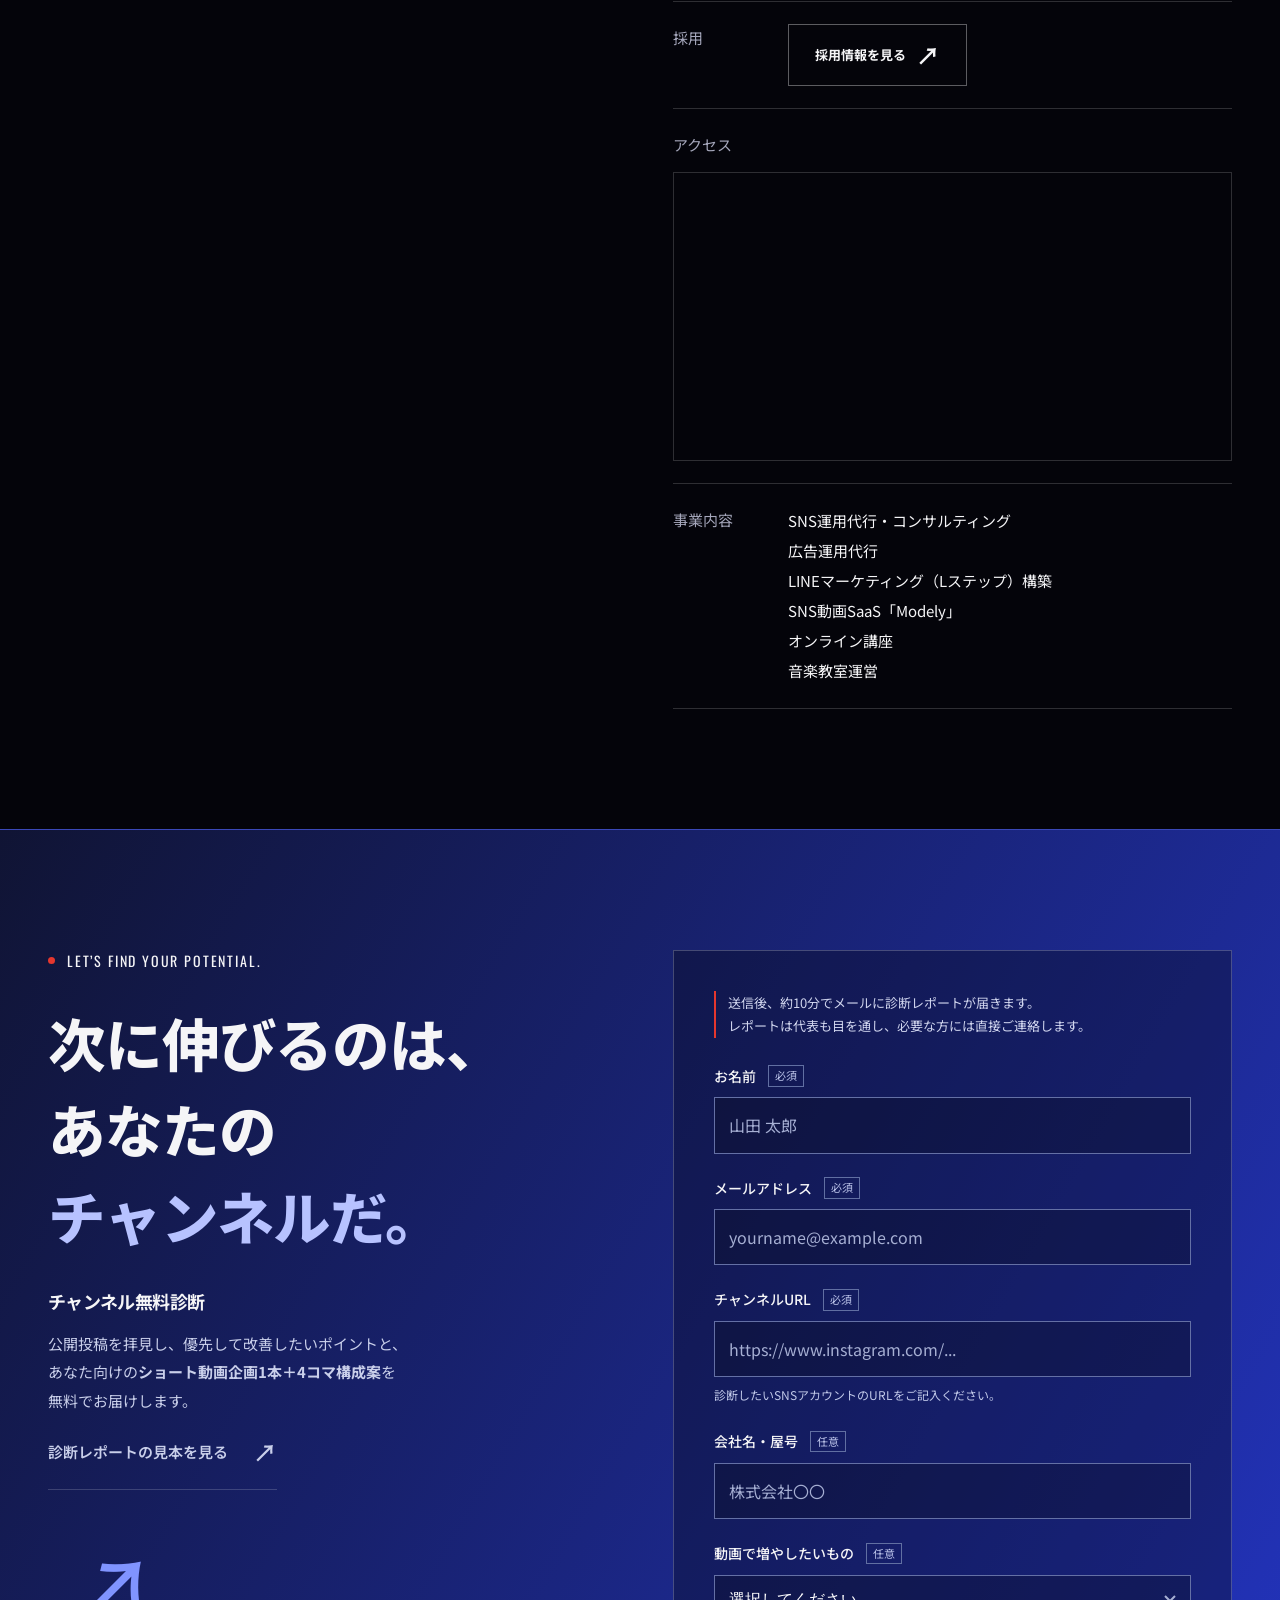
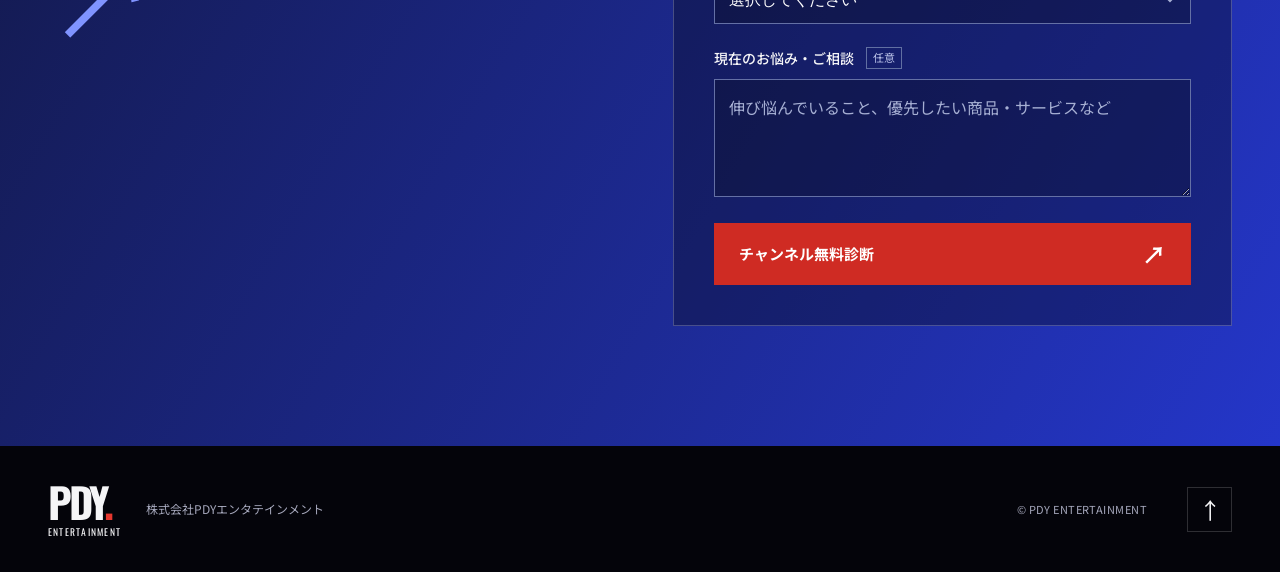
==== commit 98b8c86c: "診断: 自動診断レポートの受け皿（/report/?t= 静的ビューア）・受付文言を約10分の自動送付に・party参照タグ" ====
--- a/index.html
+++ b/index.html
@@ -154,7 +154,7 @@
 
     <section id="contact" class="section contact" aria-labelledby="contact-title"><div class="wrap contact-grid"><div class="contact-copy reveal"><p class="eyebrow"><span class="red-dot"></span> LET’S FIND YOUR POTENTIAL.</p><h2 id="contact-title">次に伸びるのは、<br>あなたの<br><span>チャンネルだ。</span></h2><h3>チャンネル無料診断</h3><p>公開投稿を拝見し、優先して改善したいポイントと、<br>あなた向けの<b>ショート動画企画1本＋4コマ構成案</b>を<br>無料でお届けします。</p><p class="sample-link-wrap"><a class="text-link" href="assets/sample_report.pdf" target="_blank" rel="noopener">診断レポートの見本を見る <span aria-hidden="true">↗</span></a></p><span class="contact-symbol" aria-hidden="true">↗</span></div>
       <form id="diagnosis-form" class="contact-form" aria-describedby="form-notice" onsubmit="event.preventDefault()">
-        <p id="form-notice" class="form-notice">代表が直接目を通します。<br>2営業日以内にメールでご連絡します。</p>
+        <p id="form-notice" class="form-notice">送信後、約10分でメールに診断レポートが届きます。<br>レポートは代表も目を通し、必要な方には直接ご連絡します。</p>
         <input type="text" name="website" tabindex="-1" autocomplete="off" aria-hidden="true" style="position:absolute;left:-9999px" >
         <div class="field"><label for="full-name">お名前 <span>必須</span></label><input id="full-name" type="text" autocomplete="name" placeholder="山田 太郎" required></div>
         <div class="field"><label for="email">メールアドレス <span>必須</span></label><input id="email" type="email" autocomplete="email" placeholder="yourname@example.com" required></div>
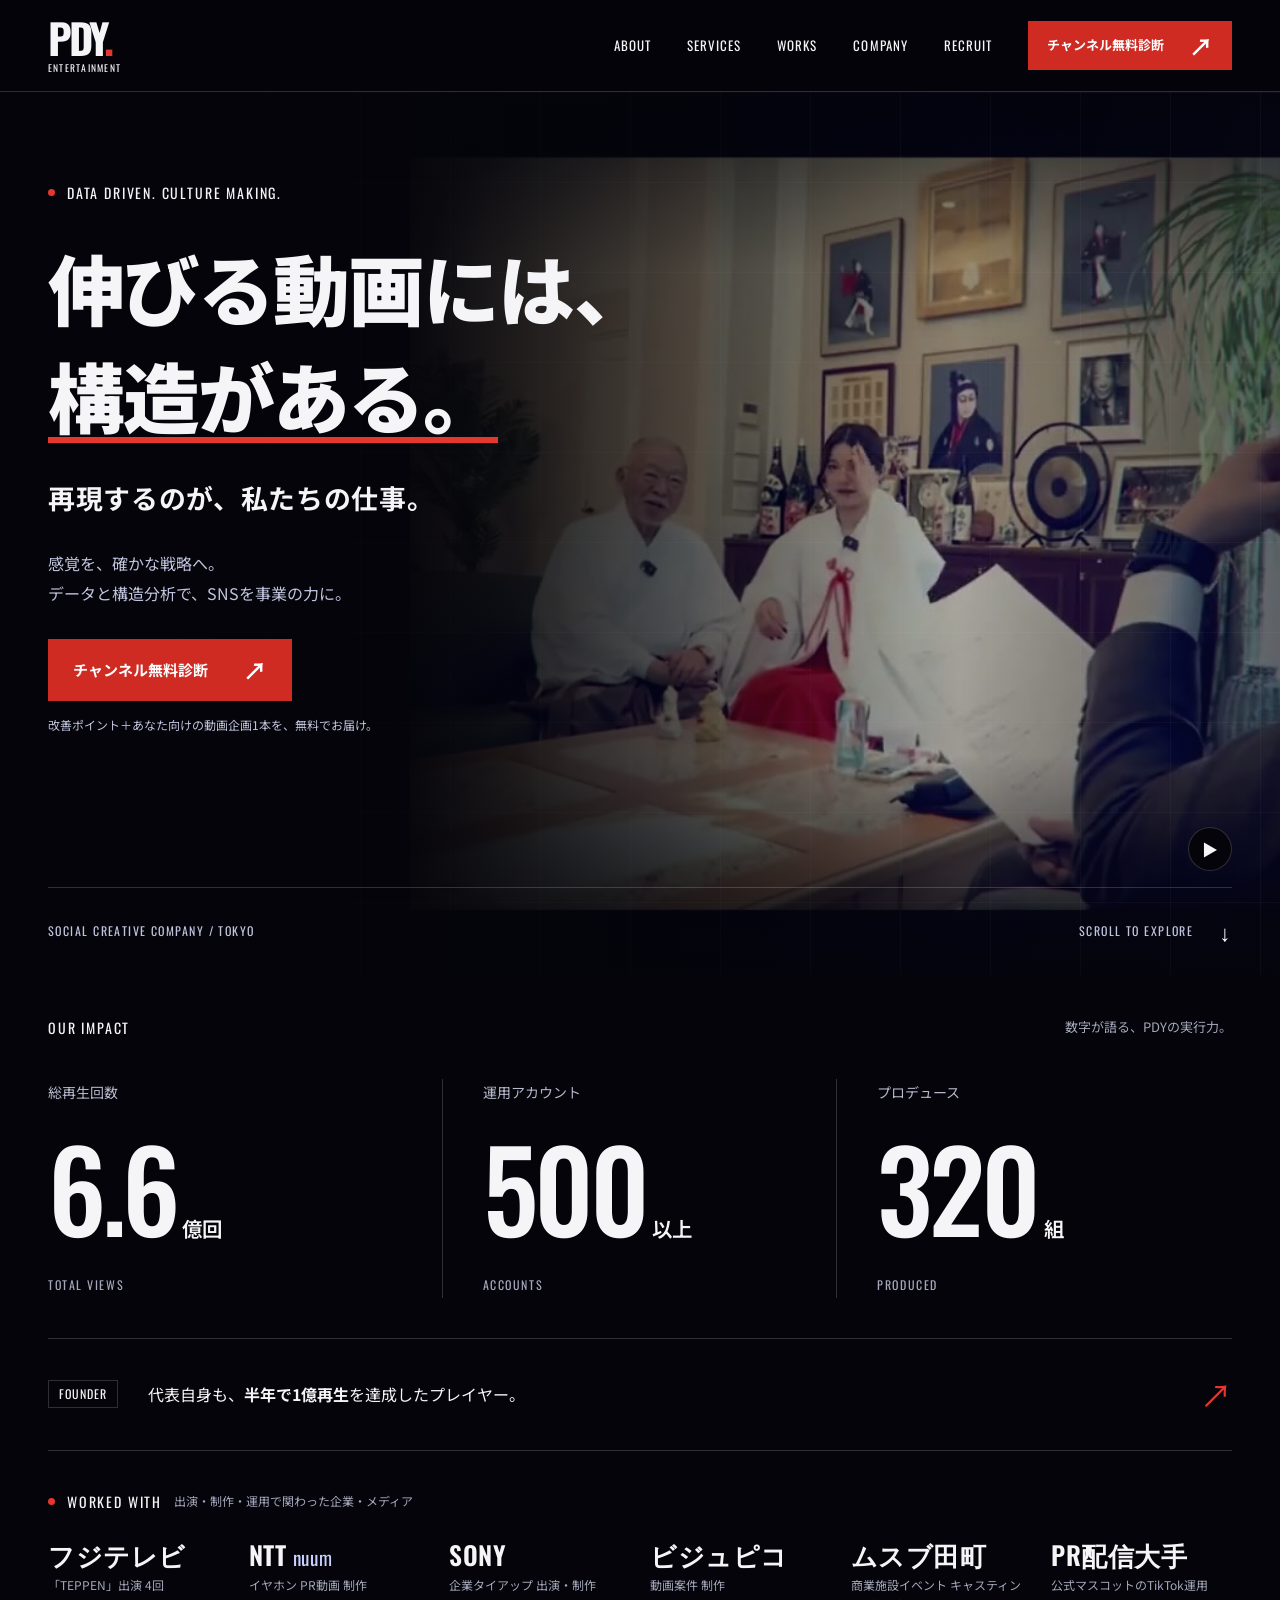
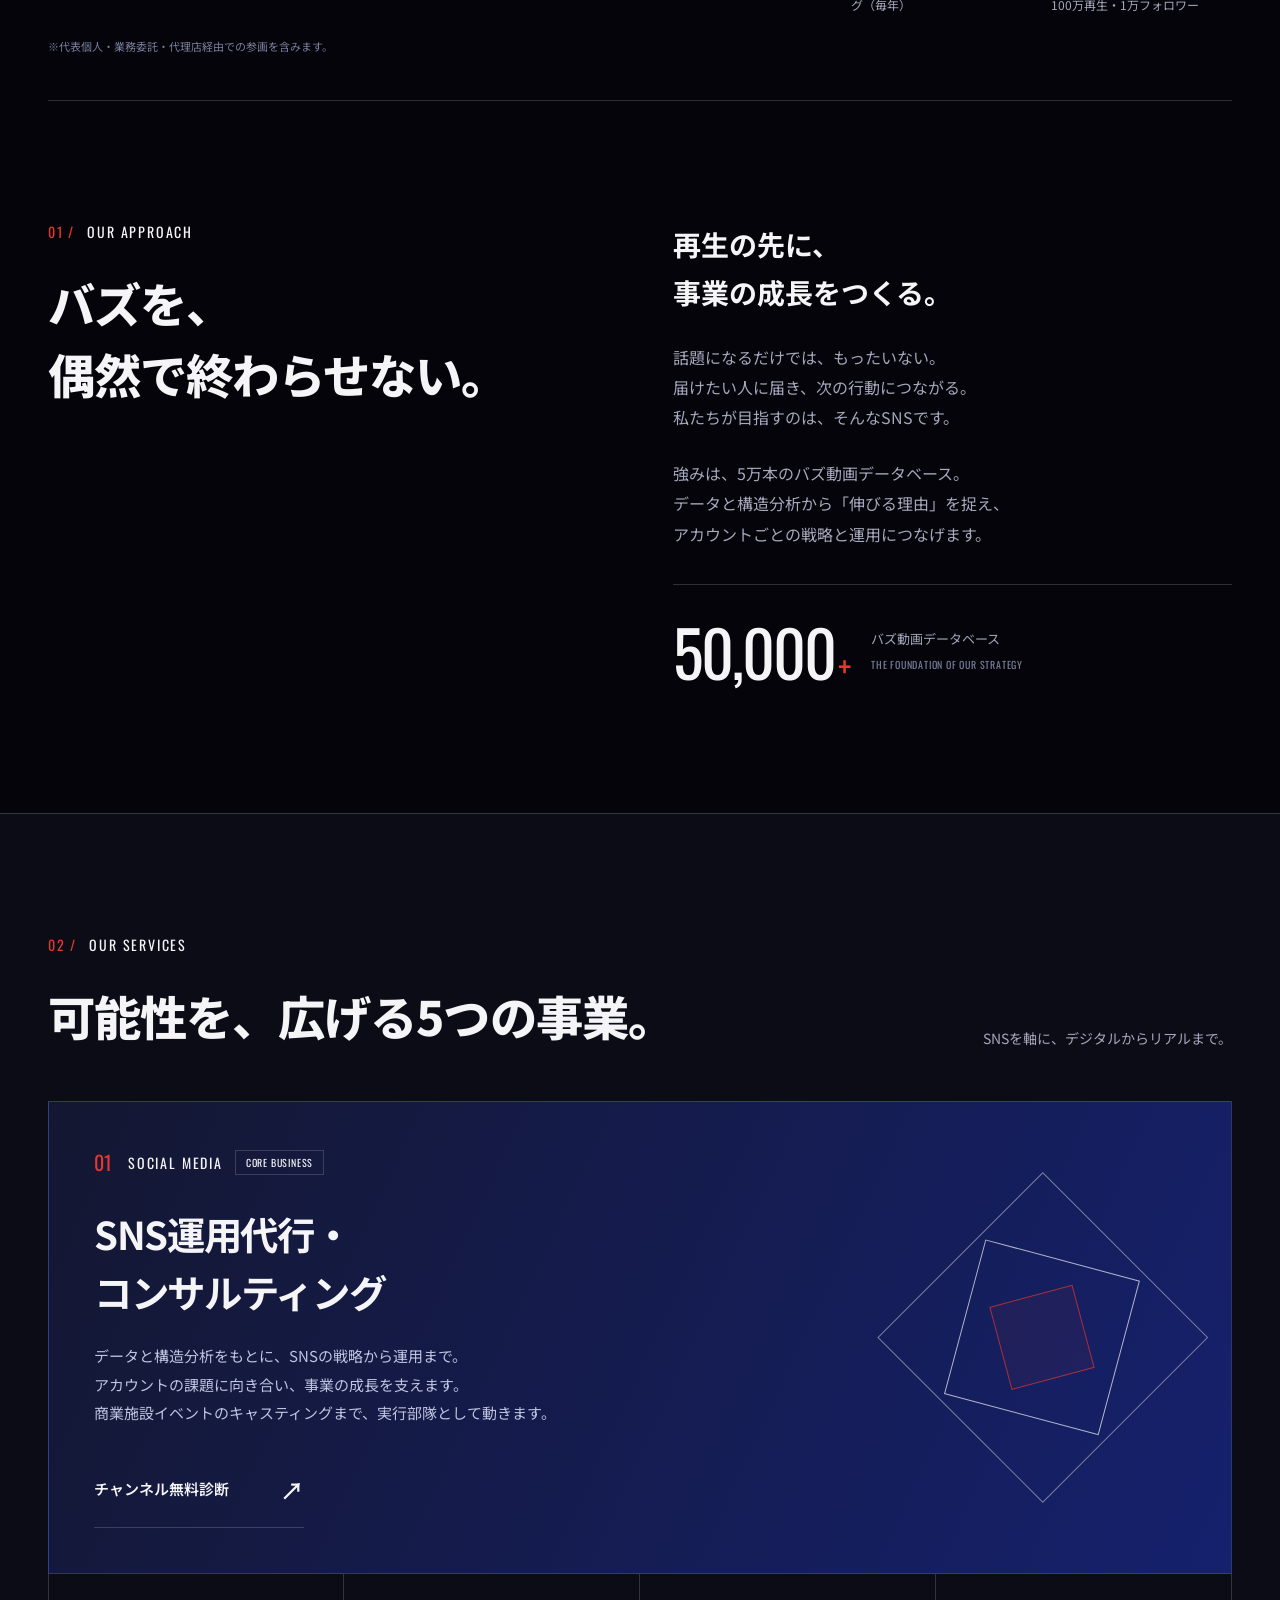
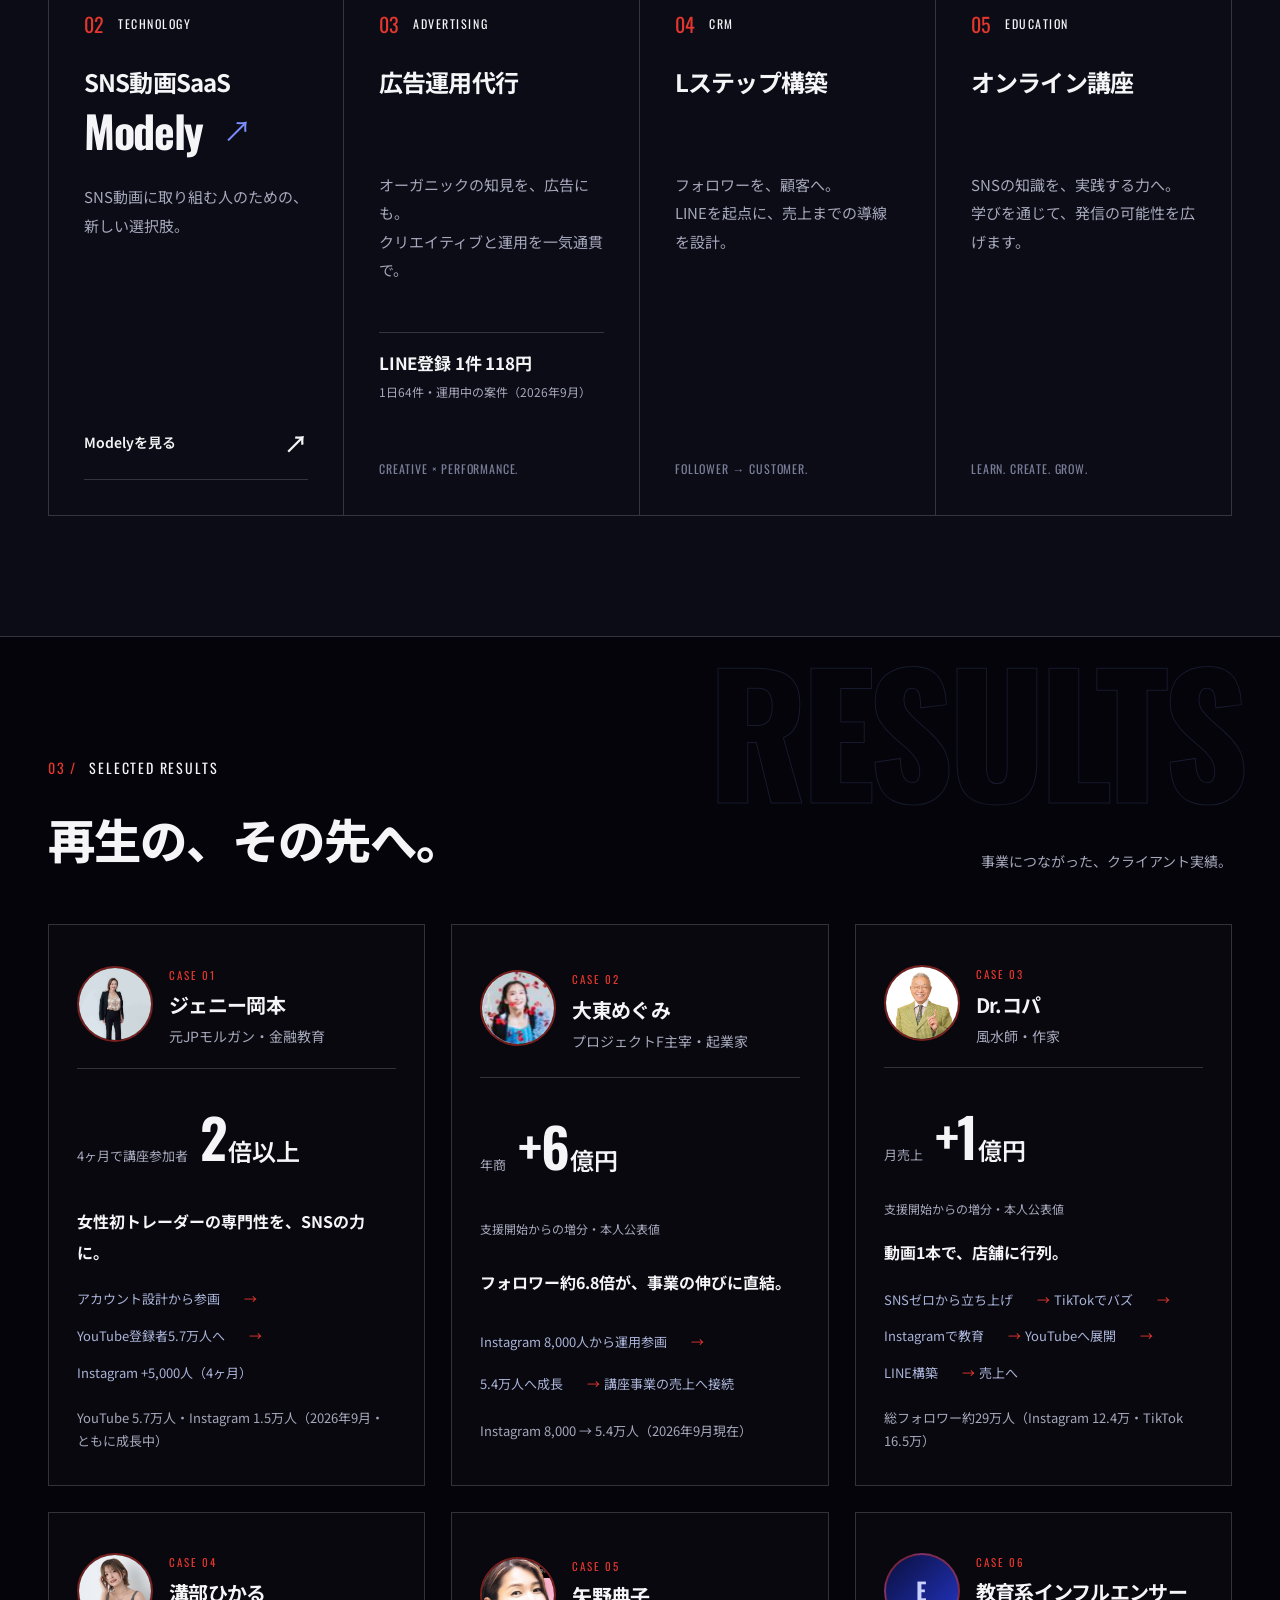
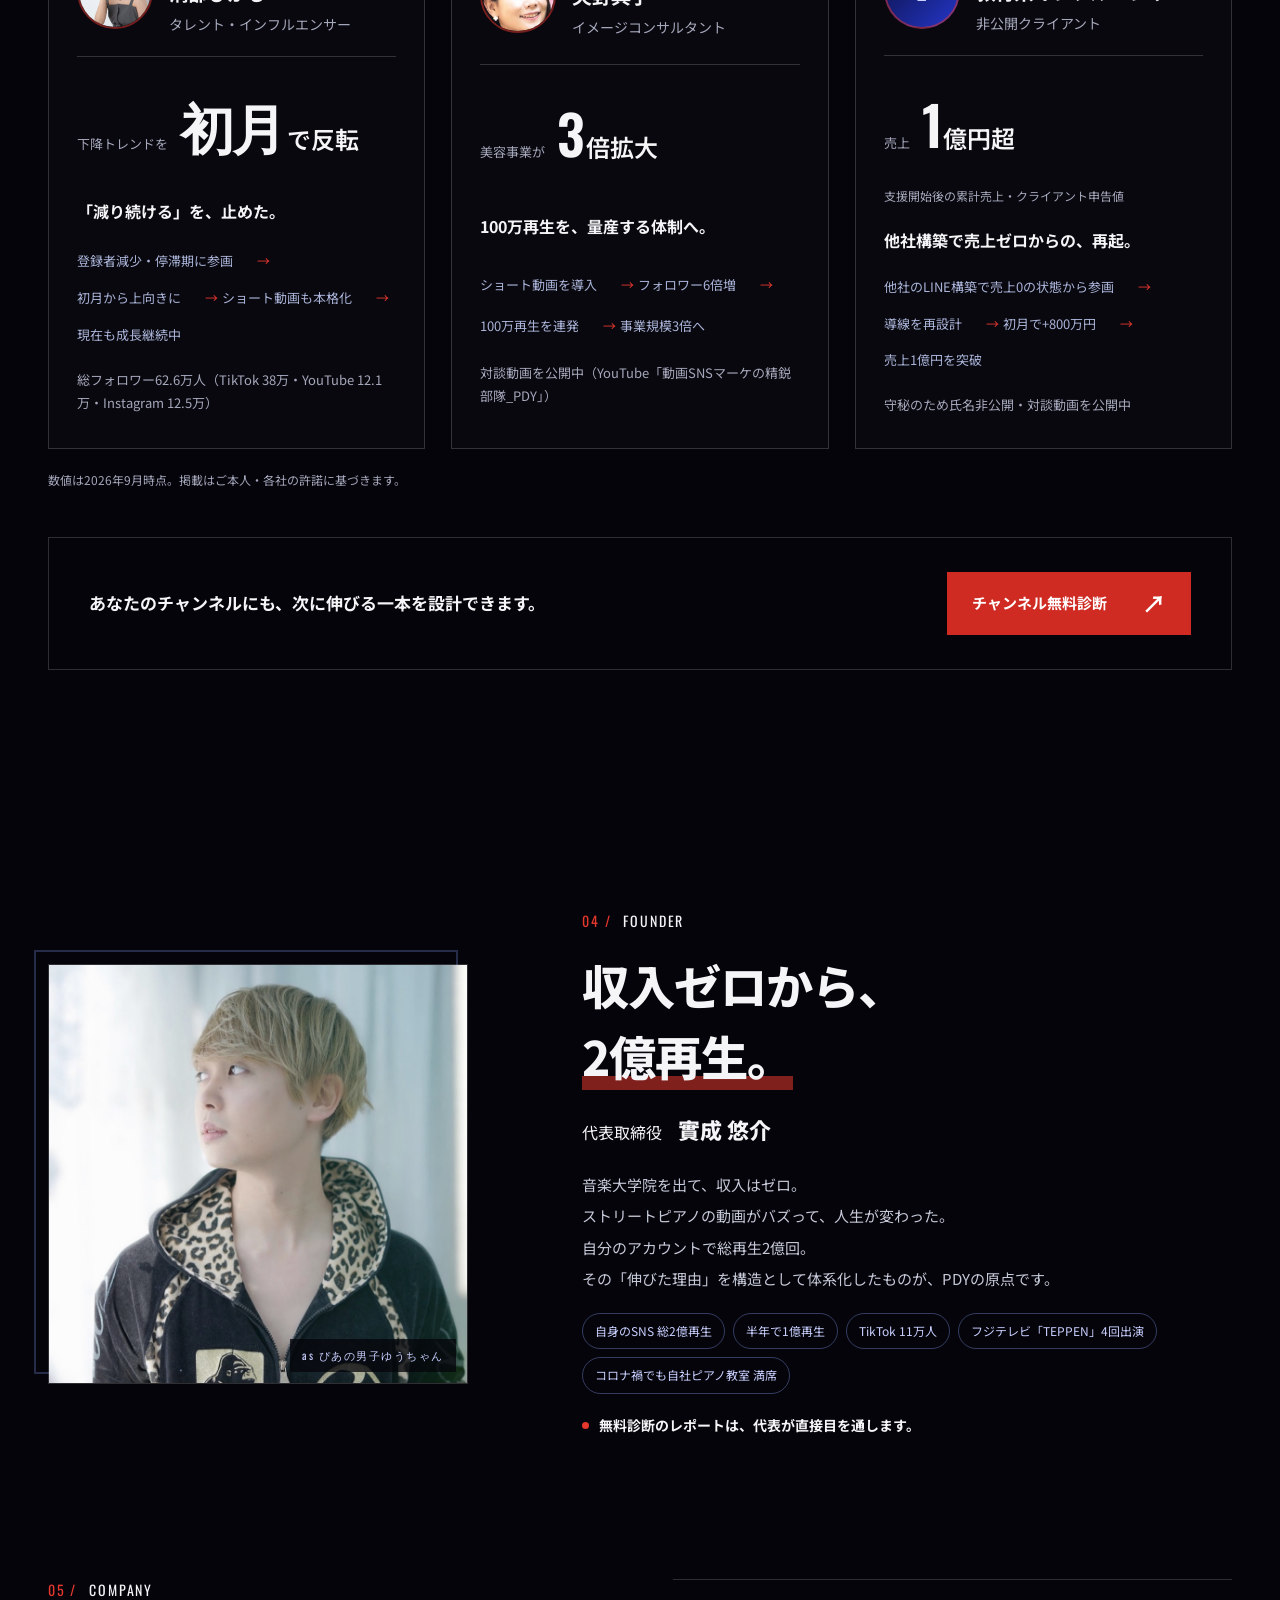
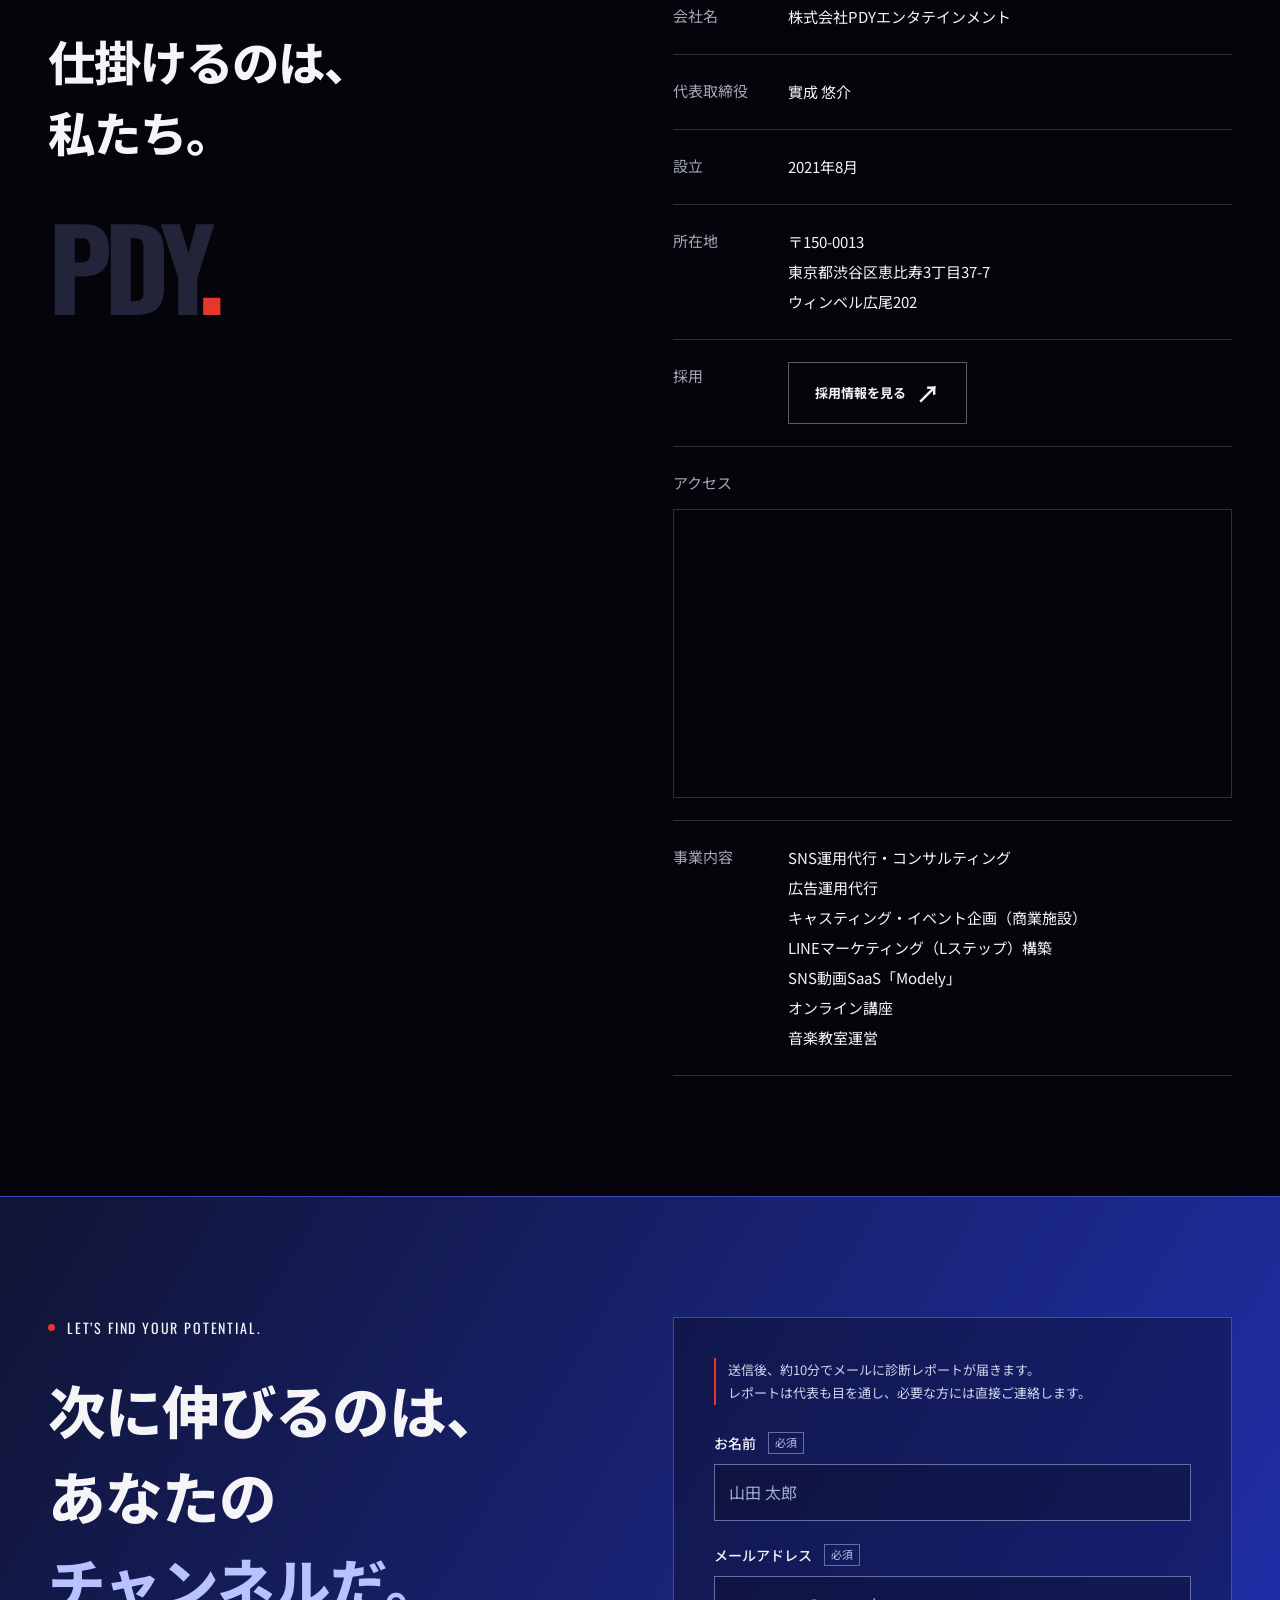
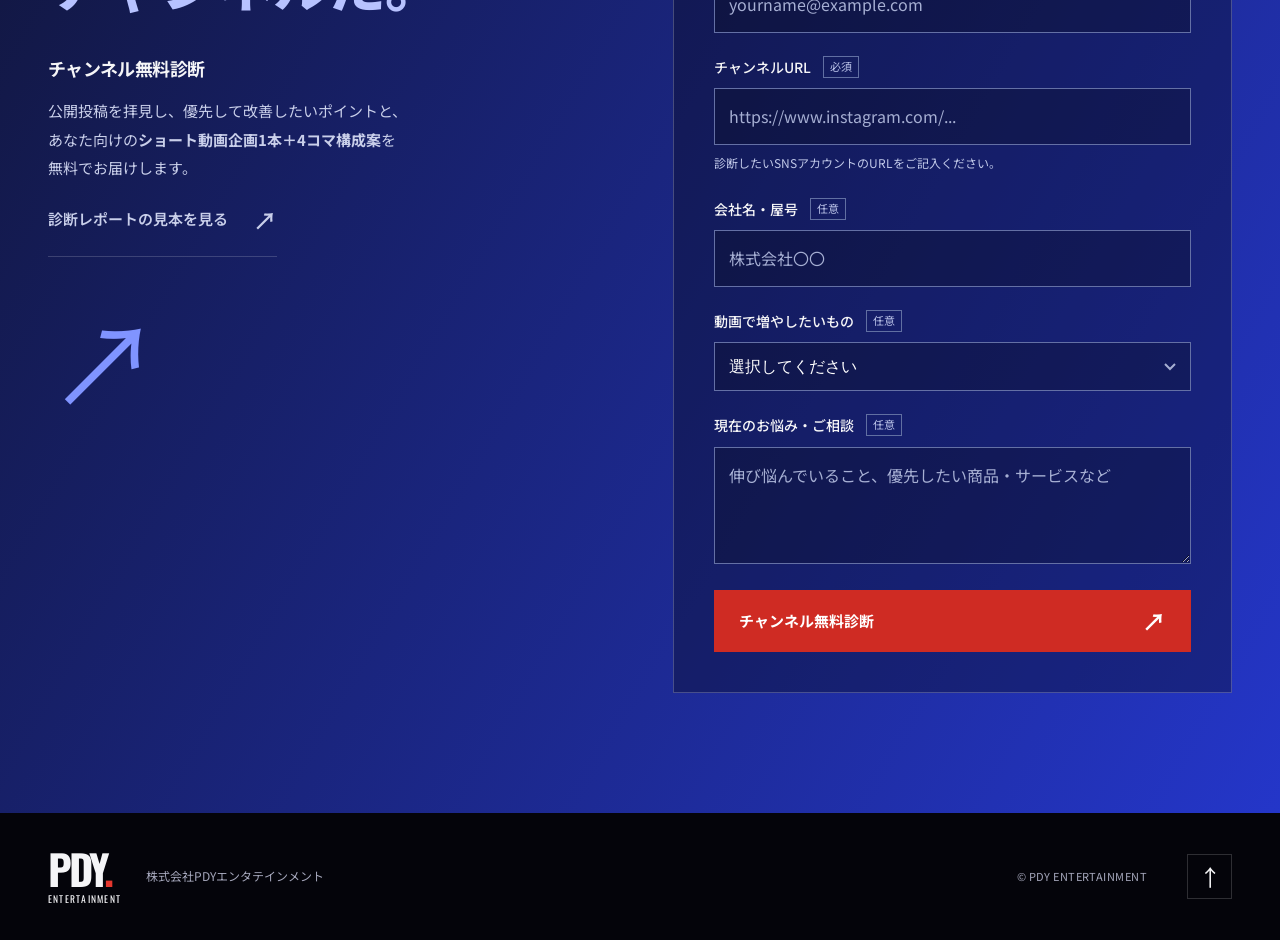
==== commit 7f90d0cc: "トップ: 企業・メディア実績帯（WORKED WITH）を追加、広告運用に実測値、キャスティングを事業に明記、【仮】注記と従業員数を削除" ====
--- a/index.html
+++ b/index.html
@@ -62,6 +62,18 @@
         <div class="metric"><p class="metric-label">プロデュース</p><p class="metric-value">320<span>組</span></p><span class="metric-en">PRODUCED</span></div>
       </div>
       <div class="talent-result"><span class="tag">FOUNDER</span><p>代表自身も、<strong>半年で1億再生</strong>を達成したプレイヤー。</p><span class="result-arrow" aria-hidden="true">↗</span></div>
+      <div class="worked-with reveal">
+        <p class="eyebrow"><span class="red-dot"></span> WORKED WITH <span class="worked-with-ja">出演・制作・運用で関わった企業・メディア</span></p>
+        <ul class="brand-row">
+          <li><span class="brand-name">フジテレビ</span><span class="brand-how">「TEPPEN」出演 4回</span></li>
+          <li><span class="brand-name">NTT <small>nuum</small></span><span class="brand-how">イヤホン PR動画 制作</span></li>
+          <li><span class="brand-name">SONY</span><span class="brand-how">企業タイアップ 出演・制作</span></li>
+          <li><span class="brand-name">ビジュピコ</span><span class="brand-how">動画案件 制作</span></li>
+          <li><span class="brand-name">ムスブ田町</span><span class="brand-how">商業施設イベント キャスティング（毎年）</span></li>
+          <li><span class="brand-name">PR配信大手</span><span class="brand-how">公式マスコットのTikTok運用 100万再生・1万フォロワー</span></li>
+        </ul>
+        <p class="brand-note">※代表個人・業務委託・代理店経由での参画を含みます。</p>
+      </div>
     </section>
 
     <section id="about" class="section about wrap" aria-labelledby="about-title">
@@ -71,10 +83,10 @@
 
     <section id="services" class="section services" aria-labelledby="services-title"><div class="wrap">
       <div class="section-heading section-heading-row reveal"><div><p class="eyebrow"><span class="section-index">02 /</span> OUR SERVICES</p><h2 id="services-title">可能性を、<br class="mobile-break">広げる5つの事業。</h2></div><p>SNSを軸に、デジタルからリアルまで。</p></div>
-      <article class="service-main reveal"><div class="service-main-copy"><p class="eyebrow"><span class="service-number">01</span> SOCIAL MEDIA <span class="tag">CORE BUSINESS</span></p><h3>SNS運用代行・<br>コンサルティング</h3><p>データと構造分析をもとに、SNSの戦略から運用まで。<br>アカウントの課題に向き合い、事業の成長を支えます。</p><a class="text-link" href="#contact">チャンネル無料診断 <span aria-hidden="true">↗</span></a></div><div class="service-art" aria-hidden="true"><span class="service-shape"></span><span class="service-shape"></span><span class="service-shape"></span></div></article>
+      <article class="service-main reveal"><div class="service-main-copy"><p class="eyebrow"><span class="service-number">01</span> SOCIAL MEDIA <span class="tag">CORE BUSINESS</span></p><h3>SNS運用代行・<br>コンサルティング</h3><p>データと構造分析をもとに、SNSの戦略から運用まで。<br>アカウントの課題に向き合い、事業の成長を支えます。<br>商業施設イベントのキャスティングまで、実行部隊として動きます。</p><a class="text-link" href="#contact">チャンネル無料診断 <span aria-hidden="true">↗</span></a></div><div class="service-art" aria-hidden="true"><span class="service-shape"></span><span class="service-shape"></span><span class="service-shape"></span></div></article>
       <div class="service-grid">
         <article class="service-card reveal"><p class="eyebrow"><span class="service-number">02</span> TECHNOLOGY</p><h3>SNS動画SaaS<br><span class="modely-name">Modely<span>↗</span></span></h3><p>SNS動画に取り組む人のための、<br>新しい選択肢。</p><a class="text-link" href="https://modely.to" target="_blank" rel="noopener noreferrer">Modelyを見る <span class="sr-only">（新しいタブで開く）</span><span aria-hidden="true">↗</span></a></article>
-        <article class="service-card reveal"><p class="eyebrow"><span class="service-number">03</span> ADVERTISING</p><h3>広告運用代行</h3><p>オーガニックの知見を、広告にも。<br>クリエイティブと運用を一気通貫で。</p><span class="card-bottom" aria-hidden="true">CREATIVE × PERFORMANCE.</span></article>
+        <article class="service-card reveal"><p class="eyebrow"><span class="service-number">03</span> ADVERTISING</p><h3>広告運用代行</h3><p>オーガニックの知見を、広告にも。<br>クリエイティブと運用を一気通貫で。</p><p class="card-proof"><strong>LINE登録 1件 118円</strong><span>1日64件・運用中の案件（2026年9月）</span></p><span class="card-bottom" aria-hidden="true">CREATIVE × PERFORMANCE.</span></article>
         <article class="service-card reveal"><p class="eyebrow"><span class="service-number">04</span> CRM</p><h3>Lステップ構築</h3><p>フォロワーを、顧客へ。<br>LINEを起点に、売上までの導線を設計。</p><span class="card-bottom" aria-hidden="true">FOLLOWER → CUSTOMER.</span></article>
         <article class="service-card reveal"><p class="eyebrow"><span class="service-number">05</span> EDUCATION</p><h3>オンライン講座</h3><p>SNSの知識を、実践する力へ。<br>学びを通じて、発信の可能性を広げます。</p><span class="card-bottom" aria-hidden="true">LEARN. CREATE. GROW.</span></article>
       </div>
@@ -93,8 +105,7 @@
         <article class="story-card reveal">
           <header class="story-head"><img class="story-avatar" src="assets/client_daito.jpg" alt="大東めぐみ" width="88" height="88" loading="lazy"><div><span class="story-index">CASE 02</span><h3>大東めぐみ</h3><p class="story-role">プロジェクトF主宰・起業家</p></div></header>
           <p class="story-result"><span class="story-result-label">年商</span><strong><em>+6</em>億円</strong></p>
-          <!-- TODO(Yusuke): 対象期間・比較基準・集計範囲・出典を確認し、下記の仮注記を確定する。 -->
-          <p class="story-result-note">【仮】支援開始からの増分・本人公表値</p>
+          <p class="story-result-note">支援開始からの増分・本人公表値</p>
           <p class="story-lead">フォロワー約6.8倍が、事業の伸びに直結。</p>
           <ol class="story-flow"><li>Instagram 8,000人から運用参画</li><li>5.4万人へ成長</li><li>講座事業の売上へ接続</li></ol>
           <p class="story-stats">Instagram 8,000 → 5.4万人（2026年9月現在）</p>
@@ -102,8 +113,7 @@
         <article class="story-card reveal">
           <header class="story-head"><img class="story-avatar" src="assets/client_copa.jpg" alt="Dr.コパ" width="88" height="88" loading="lazy"><div><span class="story-index">CASE 03</span><h3>Dr.コパ</h3><p class="story-role">風水師・作家</p></div></header>
           <p class="story-result"><span class="story-result-label">月売上</span><strong><em>+1</em>億円</strong></p>
-          <!-- TODO(Yusuke): 対象期間・比較基準・集計範囲・出典を確認し、下記の仮注記を確定する。 -->
-          <p class="story-result-note">【仮】支援開始からの増分・本人公表値</p>
+          <p class="story-result-note">支援開始からの増分・本人公表値</p>
           <p class="story-lead">動画1本で、店舗に行列。</p>
           <ol class="story-flow"><li>SNSゼロから立ち上げ</li><li>TikTokでバズ</li><li>Instagramで教育</li><li>YouTubeへ展開</li><li>LINE構築</li><li>売上へ</li></ol>
           <p class="story-stats">総フォロワー約29万人（Instagram 12.4万・TikTok 16.5万）</p>
@@ -125,8 +135,7 @@
         <article class="story-card reveal">
           <header class="story-head"><span class="story-avatar story-avatar-text" aria-hidden="true">E</span><div><span class="story-index">CASE 06</span><h3>教育系インフルエンサー</h3><p class="story-role">非公開クライアント</p></div></header>
           <p class="story-result"><span class="story-result-label">売上</span><strong><em>1</em>億円超</strong></p>
-          <!-- TODO(Yusuke): 対象期間・比較基準・集計範囲・出典を確認し、下記の仮注記を確定する。 -->
-          <p class="story-result-note">【仮】支援開始後の累計売上・クライアント申告値</p>
+          <p class="story-result-note">支援開始後の累計売上・クライアント申告値</p>
           <p class="story-lead">他社構築で売上ゼロからの、再起。</p>
           <ol class="story-flow"><li>他社のLINE構築で売上0の状態から参画</li><li>導線を再設計</li><li>初月で+800万円</li><li>売上1億円を突破</li></ol>
           <p class="story-stats">守秘のため氏名非公開・対談動画を公開中</p>
@@ -150,7 +159,7 @@
       </div>
     </section>
 
-    <section id="company" class="section company wrap" aria-labelledby="company-title"><div class="section-heading reveal"><p class="eyebrow"><span class="section-index">05 /</span> COMPANY</p><h2 id="company-title">仕掛けるのは、<br>私たち。</h2><div class="company-wordmark" aria-hidden="true">PDY<span>.</span></div></div><dl class="company-table reveal"><div><dt>会社名</dt><dd>株式会社PDYエンタテインメント</dd></div><div><dt>代表取締役</dt><dd>實成 悠介</dd></div><div><dt>設立</dt><dd>2021年8月</dd></div><div><dt>従業員数</dt><dd>10名（業務委託・フリーランス含む）</dd></div><div><dt>所在地</dt><dd>〒150-0013<br>東京都渋谷区恵比寿3丁目37-7<br>ウィンベル広尾202</dd></div><div><dt>採用</dt><dd><a class="button button-ghost" href="/recruit">採用情報を見る <span aria-hidden="true">↗</span></a></dd></div><div class="company-map-row"><dt>アクセス</dt><dd><div class="company-map"><iframe title="株式会社PDYエンタテインメント 所在地地図" src="https://www.google.com/maps?q=%E6%9D%B1%E4%BA%AC%E9%83%BD%E6%B8%8B%E8%B0%B7%E5%8C%BA%E6%81%B5%E6%AF%94%E5%AF%BF3%E4%B8%81%E7%9B%AE37-7&z=16&output=embed" loading="lazy" referrerpolicy="no-referrer-when-downgrade" allowfullscreen></iframe></div></dd></div><div><dt>事業内容</dt><dd>SNS運用代行・コンサルティング<br>広告運用代行<br>LINEマーケティング（Lステップ）構築<br>SNS動画SaaS「Modely」<br>オンライン講座<br>音楽教室運営</dd></div></dl></section>
+    <section id="company" class="section company wrap" aria-labelledby="company-title"><div class="section-heading reveal"><p class="eyebrow"><span class="section-index">05 /</span> COMPANY</p><h2 id="company-title">仕掛けるのは、<br>私たち。</h2><div class="company-wordmark" aria-hidden="true">PDY<span>.</span></div></div><dl class="company-table reveal"><div><dt>会社名</dt><dd>株式会社PDYエンタテインメント</dd></div><div><dt>代表取締役</dt><dd>實成 悠介</dd></div><div><dt>設立</dt><dd>2021年8月</dd></div><div><dt>所在地</dt><dd>〒150-0013<br>東京都渋谷区恵比寿3丁目37-7<br>ウィンベル広尾202</dd></div><div><dt>採用</dt><dd><a class="button button-ghost" href="/recruit">採用情報を見る <span aria-hidden="true">↗</span></a></dd></div><div class="company-map-row"><dt>アクセス</dt><dd><div class="company-map"><iframe title="株式会社PDYエンタテインメント 所在地地図" src="https://www.google.com/maps?q=%E6%9D%B1%E4%BA%AC%E9%83%BD%E6%B8%8B%E8%B0%B7%E5%8C%BA%E6%81%B5%E6%AF%94%E5%AF%BF3%E4%B8%81%E7%9B%AE37-7&z=16&output=embed" loading="lazy" referrerpolicy="no-referrer-when-downgrade" allowfullscreen></iframe></div></dd></div><div><dt>事業内容</dt><dd>SNS運用代行・コンサルティング<br>広告運用代行<br>キャスティング・イベント企画（商業施設）<br>LINEマーケティング（Lステップ）構築<br>SNS動画SaaS「Modely」<br>オンライン講座<br>音楽教室運営</dd></div></dl></section>
 
     <section id="contact" class="section contact" aria-labelledby="contact-title"><div class="wrap contact-grid"><div class="contact-copy reveal"><p class="eyebrow"><span class="red-dot"></span> LET’S FIND YOUR POTENTIAL.</p><h2 id="contact-title">次に伸びるのは、<br>あなたの<br><span>チャンネルだ。</span></h2><h3>チャンネル無料診断</h3><p>公開投稿を拝見し、優先して改善したいポイントと、<br>あなた向けの<b>ショート動画企画1本＋4コマ構成案</b>を<br>無料でお届けします。</p><p class="sample-link-wrap"><a class="text-link" href="assets/sample_report.pdf" target="_blank" rel="noopener">診断レポートの見本を見る <span aria-hidden="true">↗</span></a></p><span class="contact-symbol" aria-hidden="true">↗</span></div>
       <form id="diagnosis-form" class="contact-form" aria-describedby="form-notice" onsubmit="event.preventDefault()">
--- a/style.css
+++ b/style.css
@@ -151,3 +151,28 @@
 .hero-video-toggle[hidden]{display:none}
 .contact-form{min-width:0}
 @media(prefers-reduced-motion:reduce){.hero-controls{display:none}}
+
+
+/* 企業・メディア実績帯＋広告カードの数字（2026-09-26） */
+.worked-with{padding-block:34px 36px;border-bottom:1px solid var(--line)}
+.worked-with .eyebrow{flex-wrap:wrap;row-gap:4px}
+.worked-with-ja{font-family:var(--font-body);font-size:.75rem;letter-spacing:0;color:var(--muted)}
+.brand-row{list-style:none;margin:22px 0 0;padding:0;display:grid;grid-template-columns:repeat(2,minmax(0,1fr));gap:20px 20px}
+.brand-row li{min-width:0}
+.brand-name{display:block;font-family:var(--font-display);font-size:1.4rem;font-weight:600;letter-spacing:.02em;line-height:1.25;overflow-wrap:anywhere}
+.brand-name small{font-size:.75em;font-weight:400;color:#c9cfff;letter-spacing:.04em}
+.brand-how{display:block;font-size:.75rem;color:var(--muted);margin-top:5px;line-height:1.7}
+.brand-note{font-size:.6875rem;color:#797e9b;margin-top:20px}
+.card-proof{margin-top:auto;padding-top:14px;border-top:1px solid var(--line);display:grid;gap:2px}
+.card-proof strong{font-size:1.0625rem;font-weight:700;color:var(--white);letter-spacing:-.01em}
+.card-proof span{font-size:.75rem;color:var(--muted)}
+.card-proof+.card-bottom{margin-top:14px}
+@media(min-width:768px){.worked-with{padding-block:40px 44px}
+.brand-row{grid-template-columns:repeat(3,minmax(0,1fr));gap:26px 32px;margin-top:26px}
+.brand-name{font-size:1.75rem}
+.brand-how{font-size:.8125rem}
+}
+@media(min-width:1100px){.brand-row{grid-template-columns:repeat(6,minmax(0,1fr));gap:20px}
+.brand-name{font-size:1.6rem}
+.brand-how{font-size:.75rem}
+}
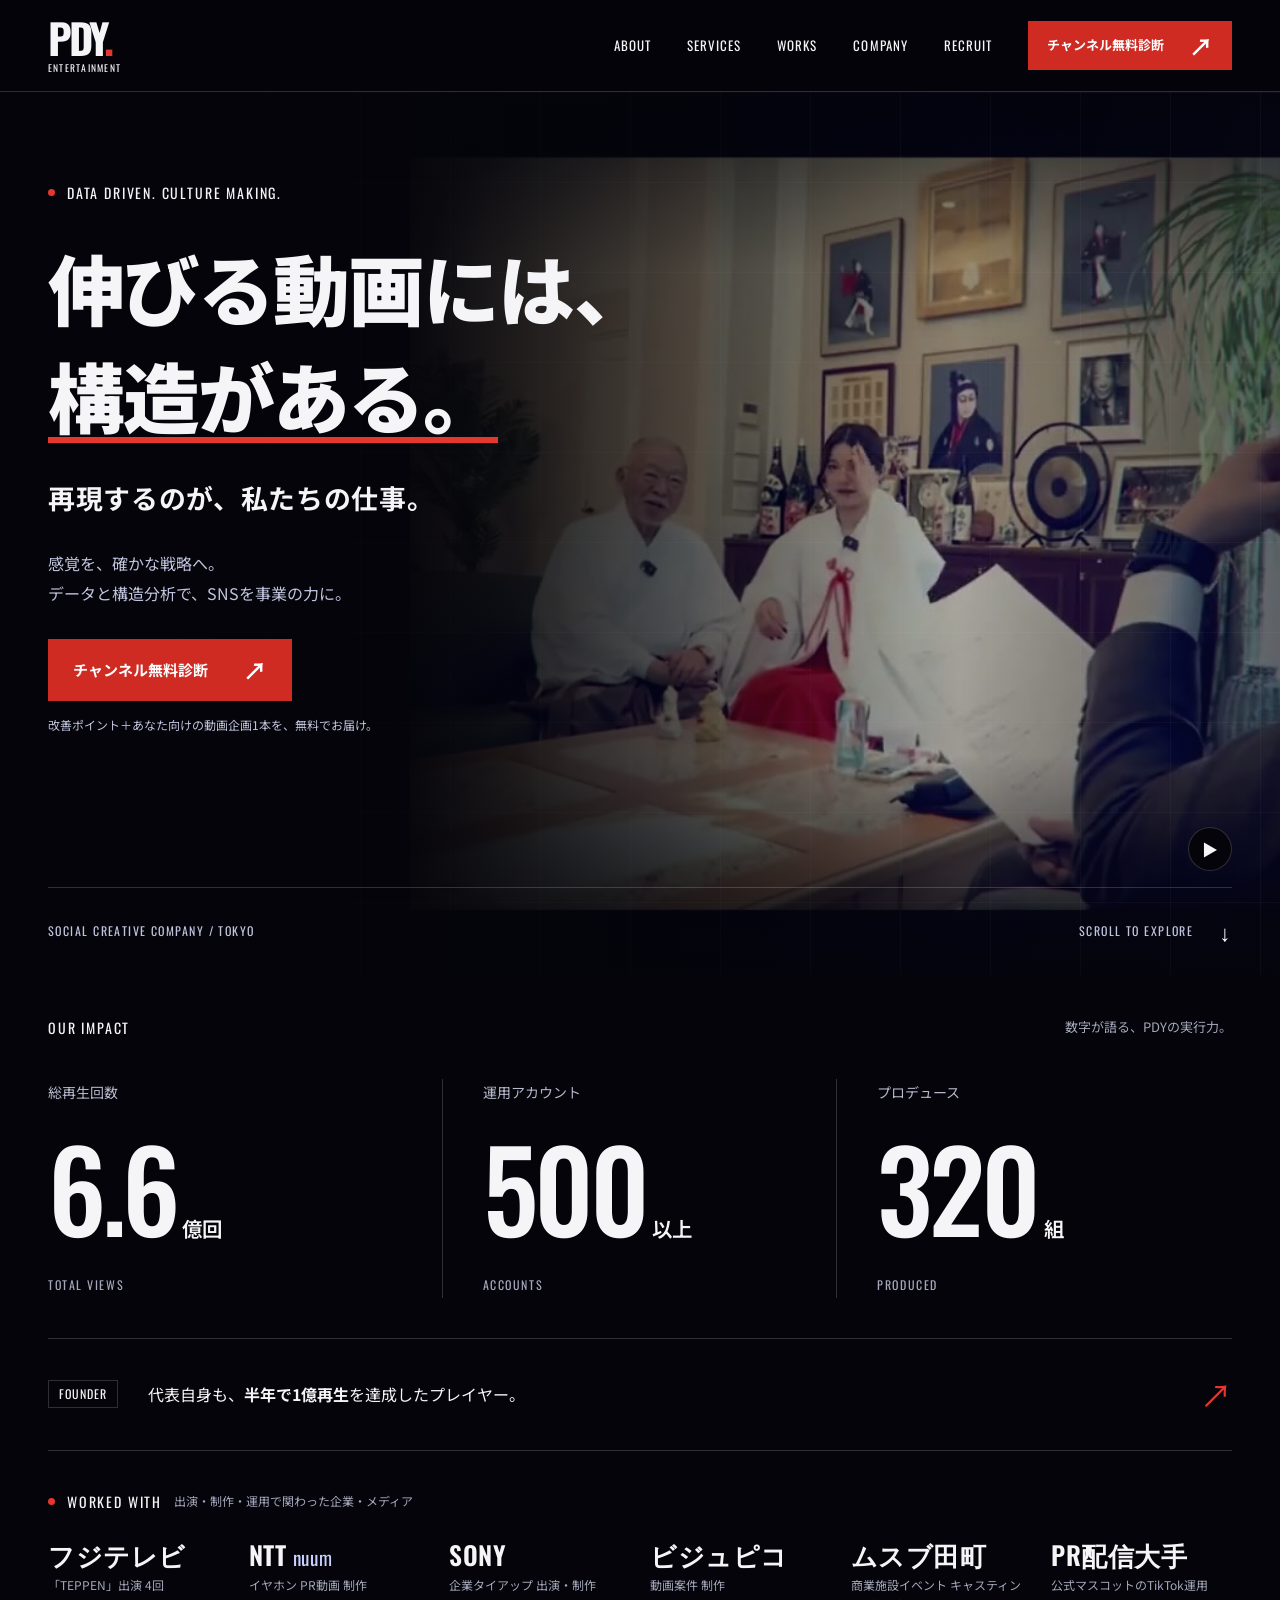
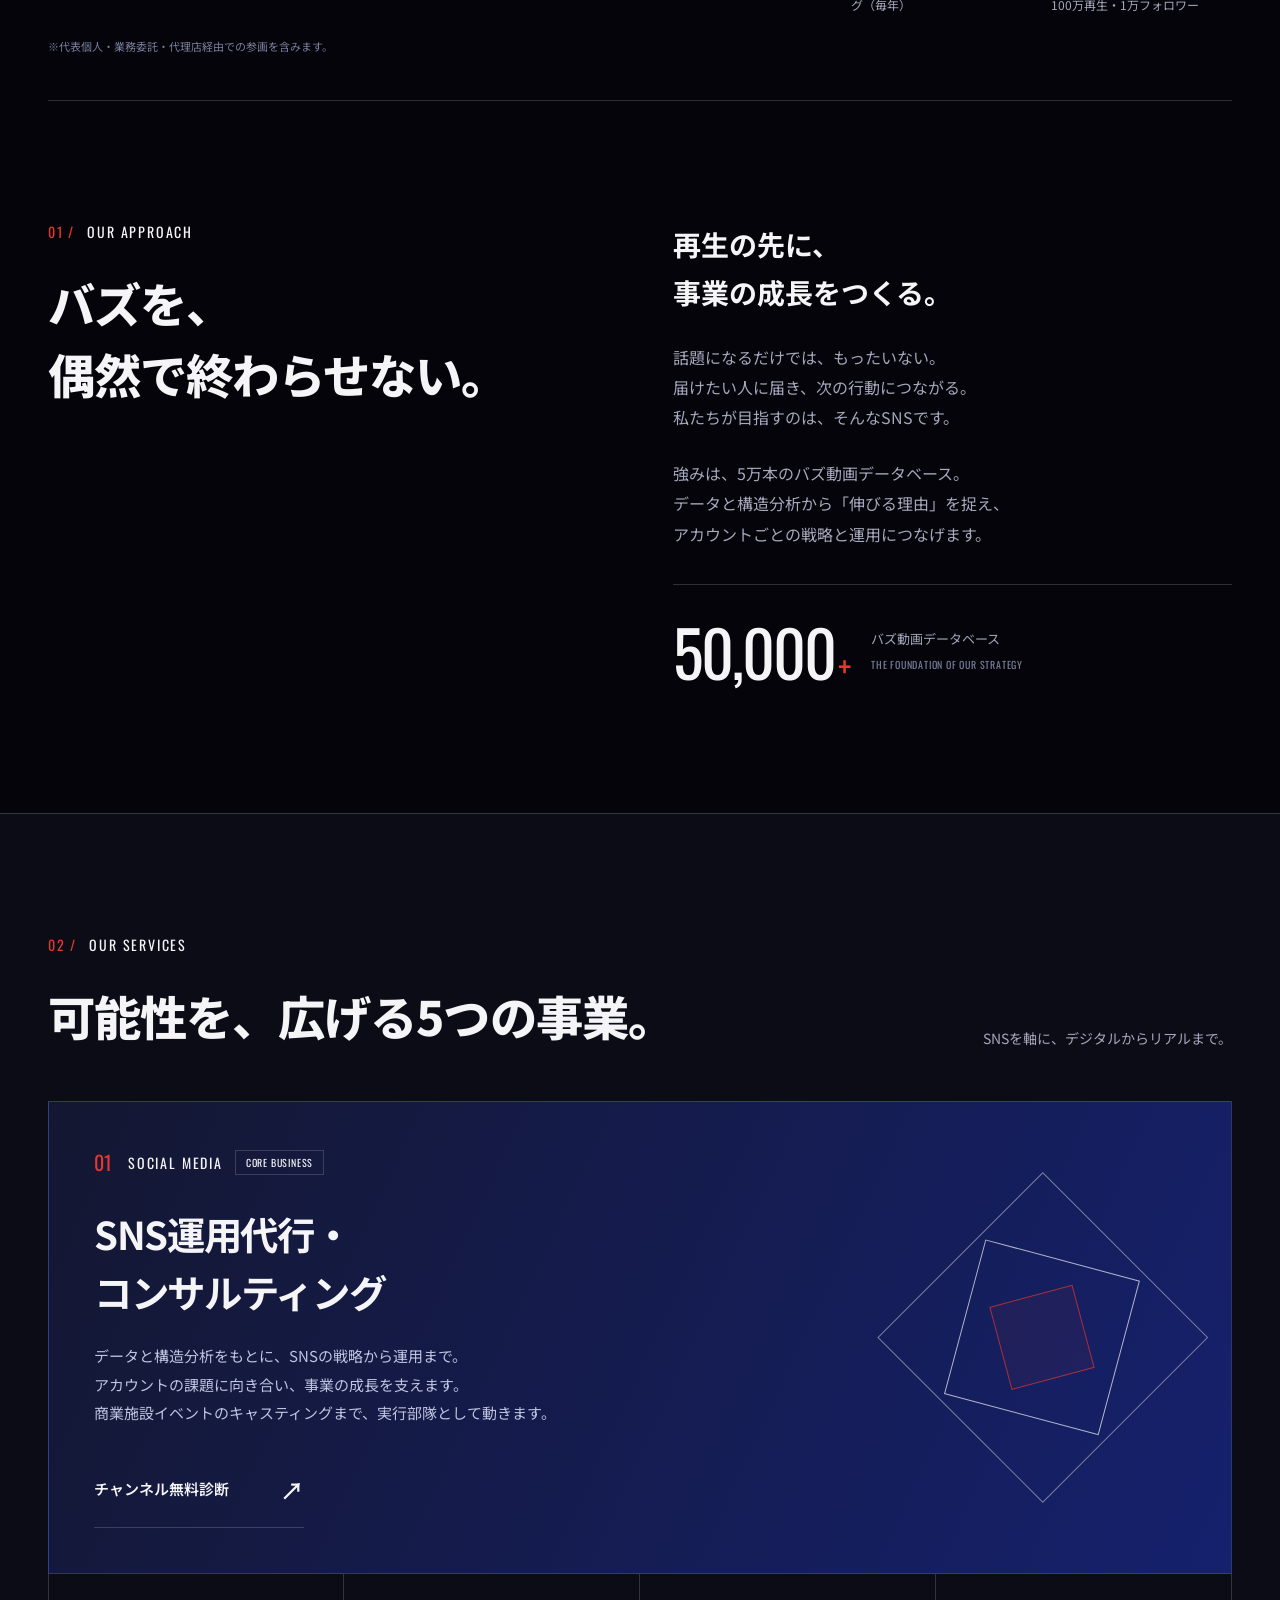
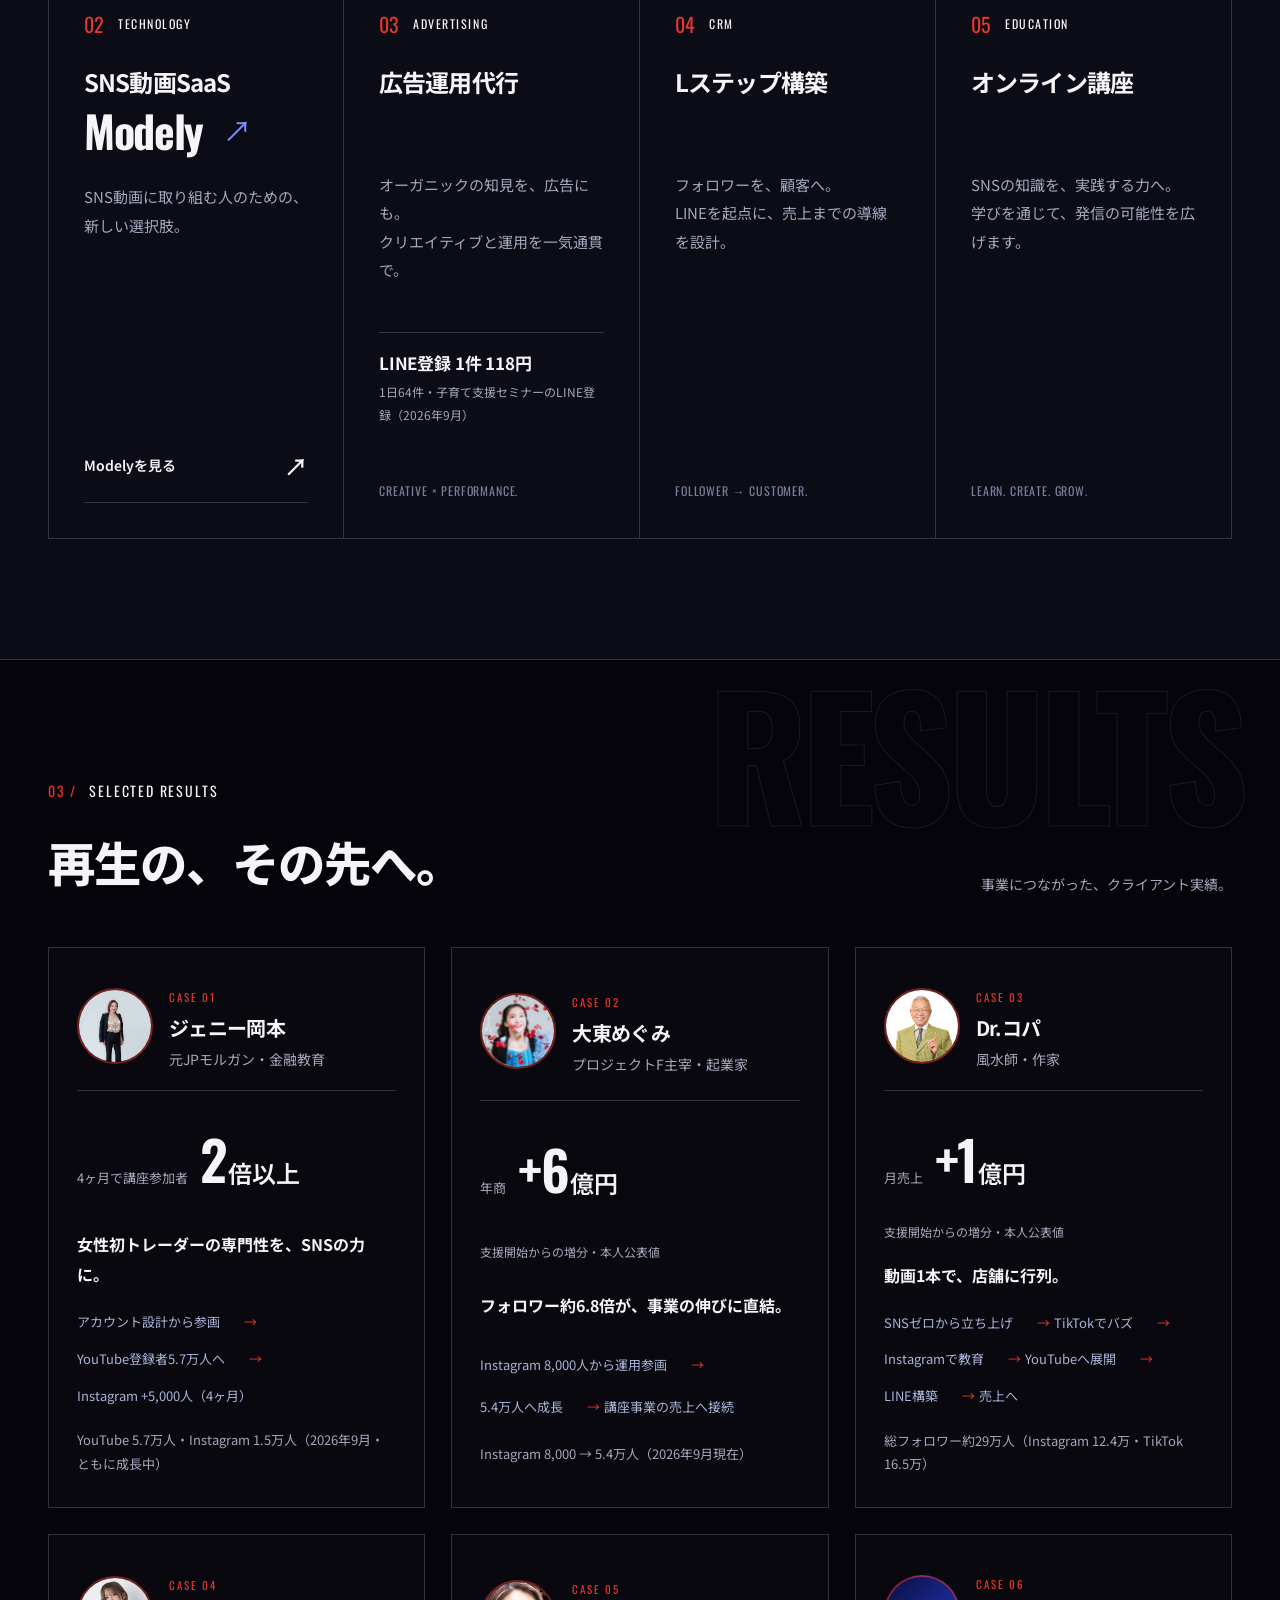
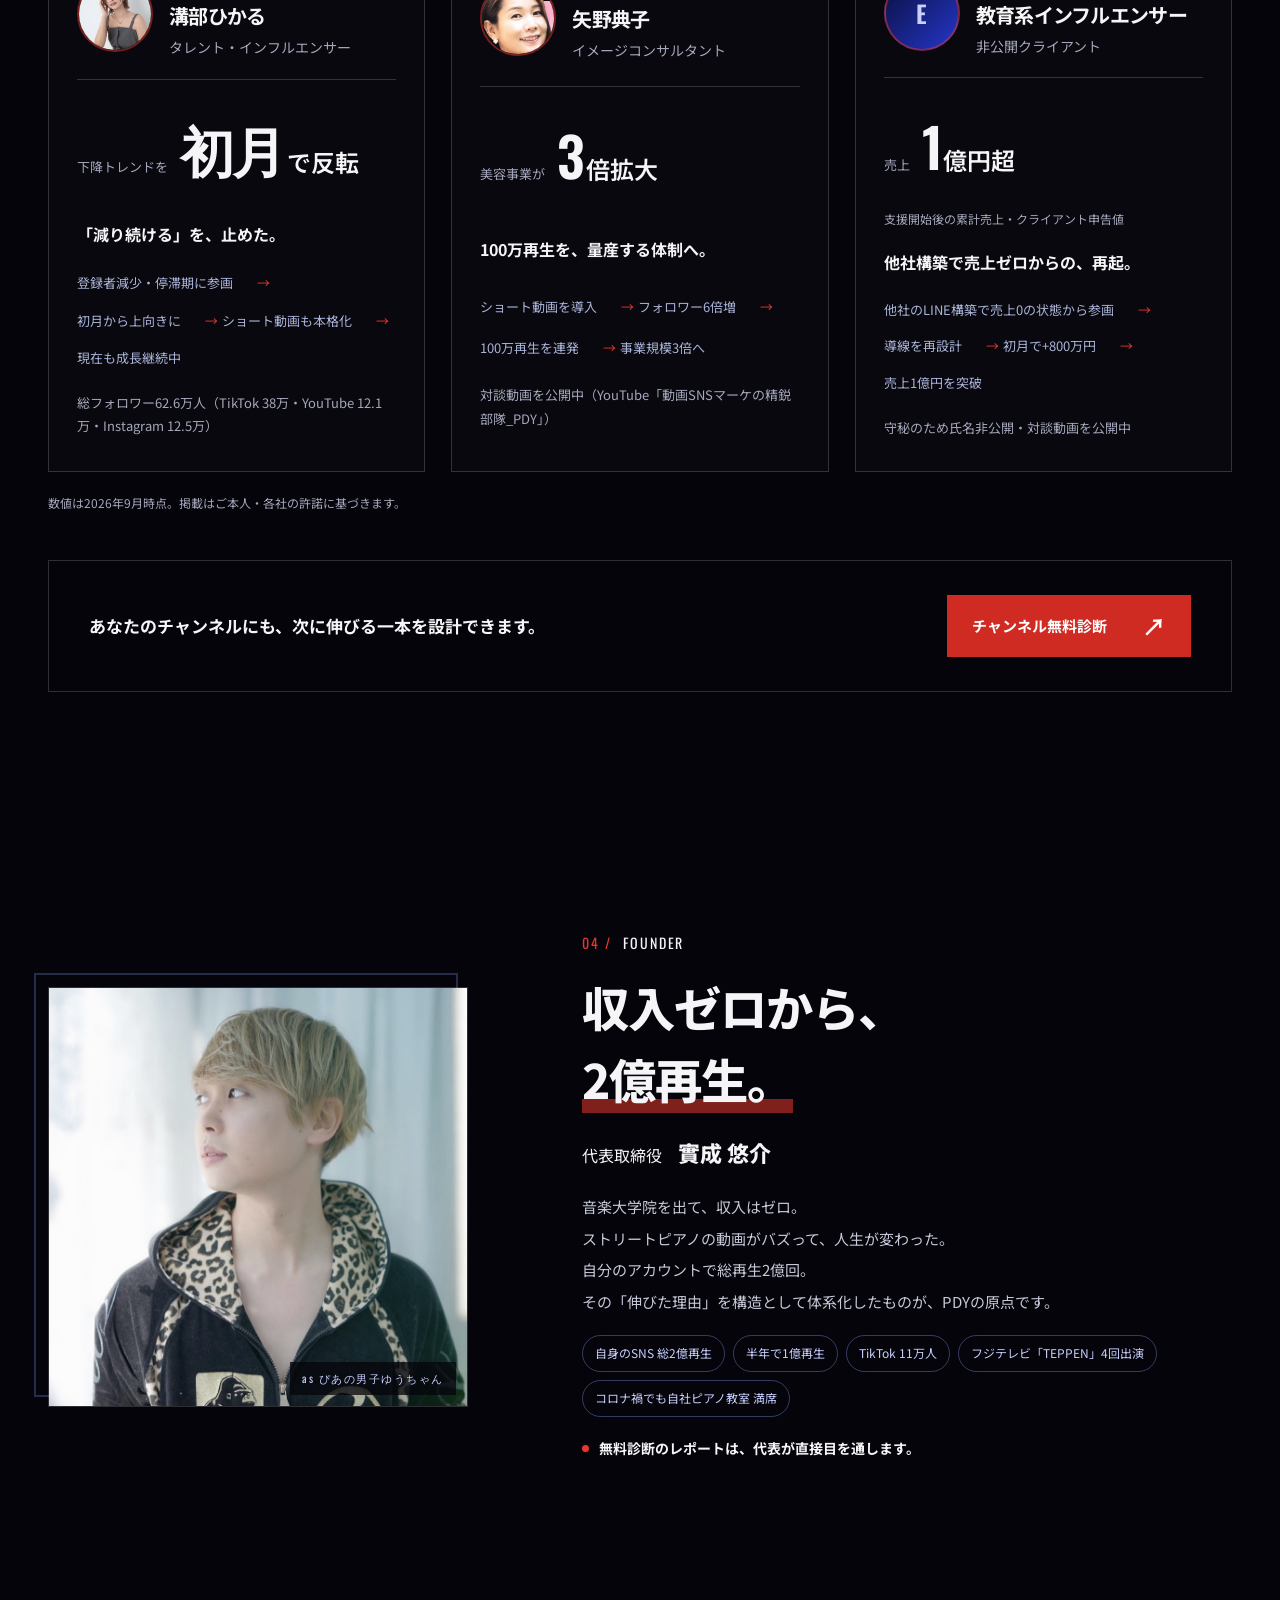
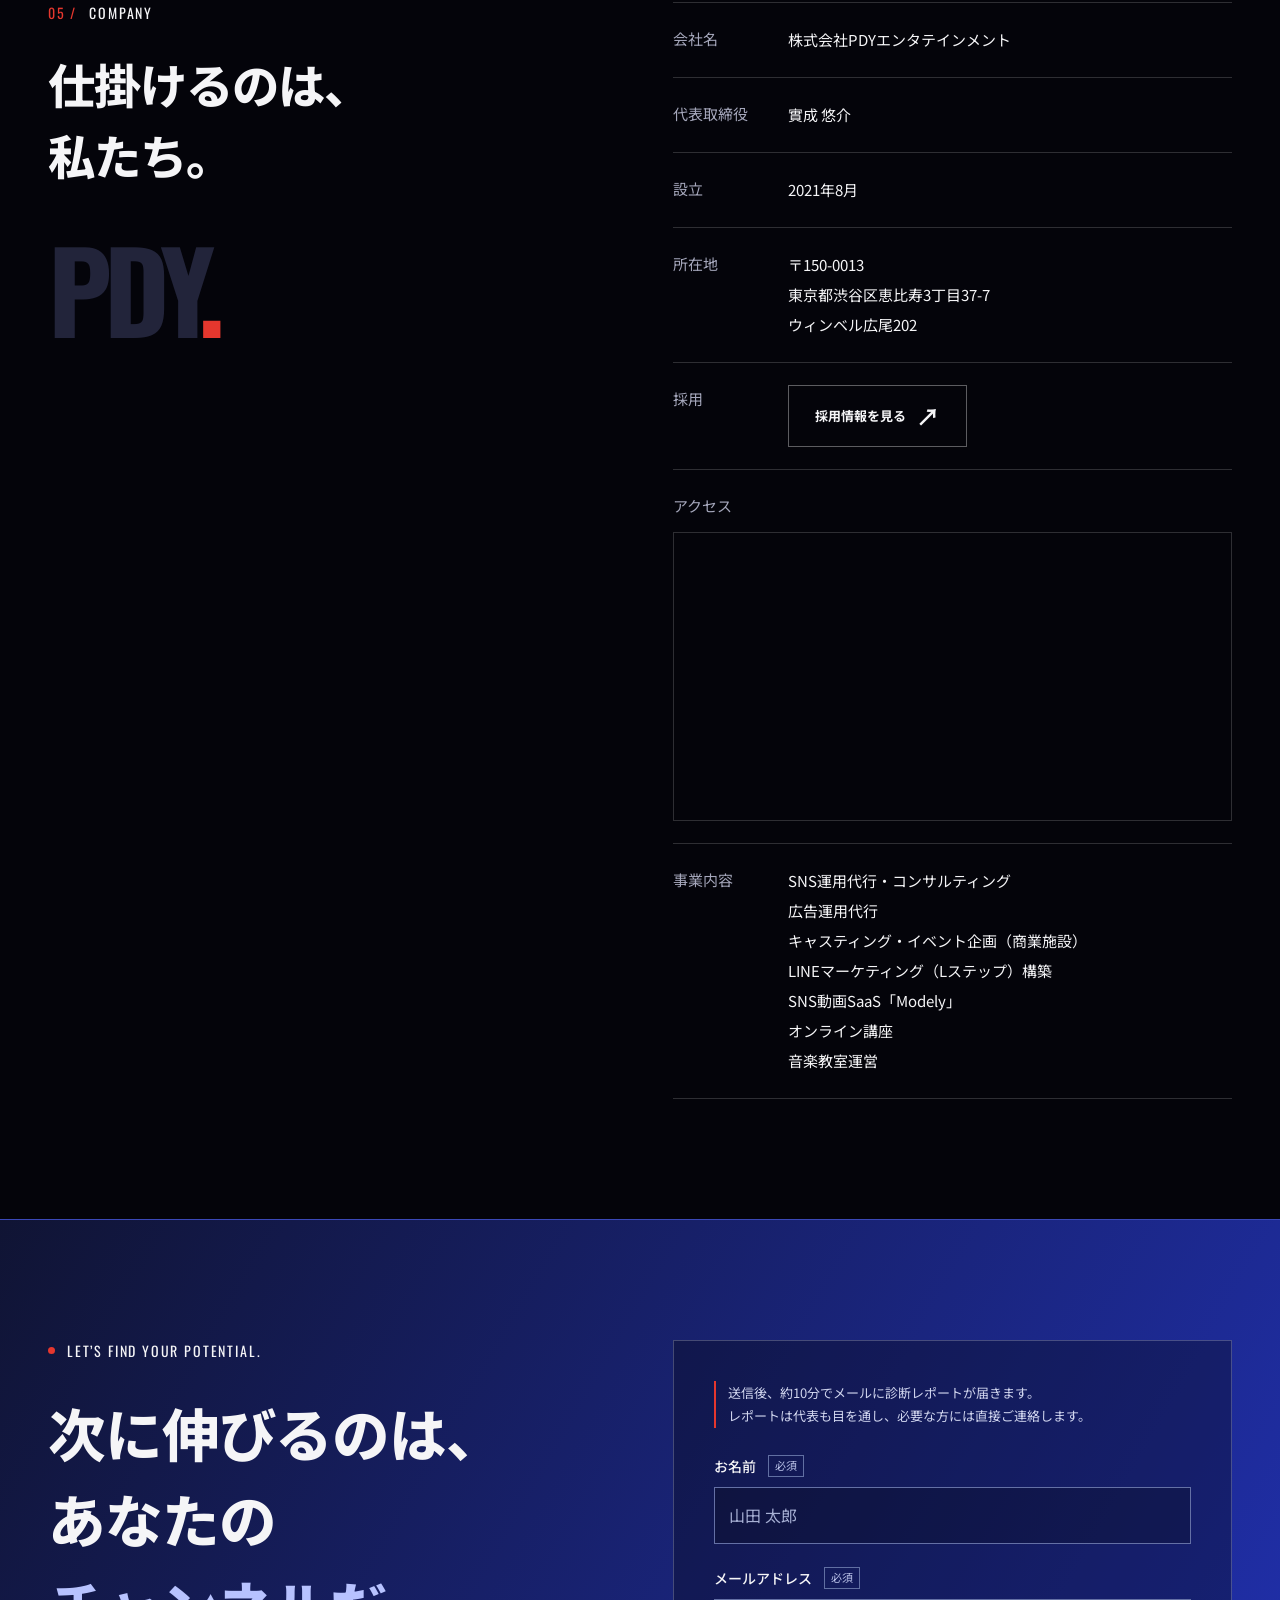
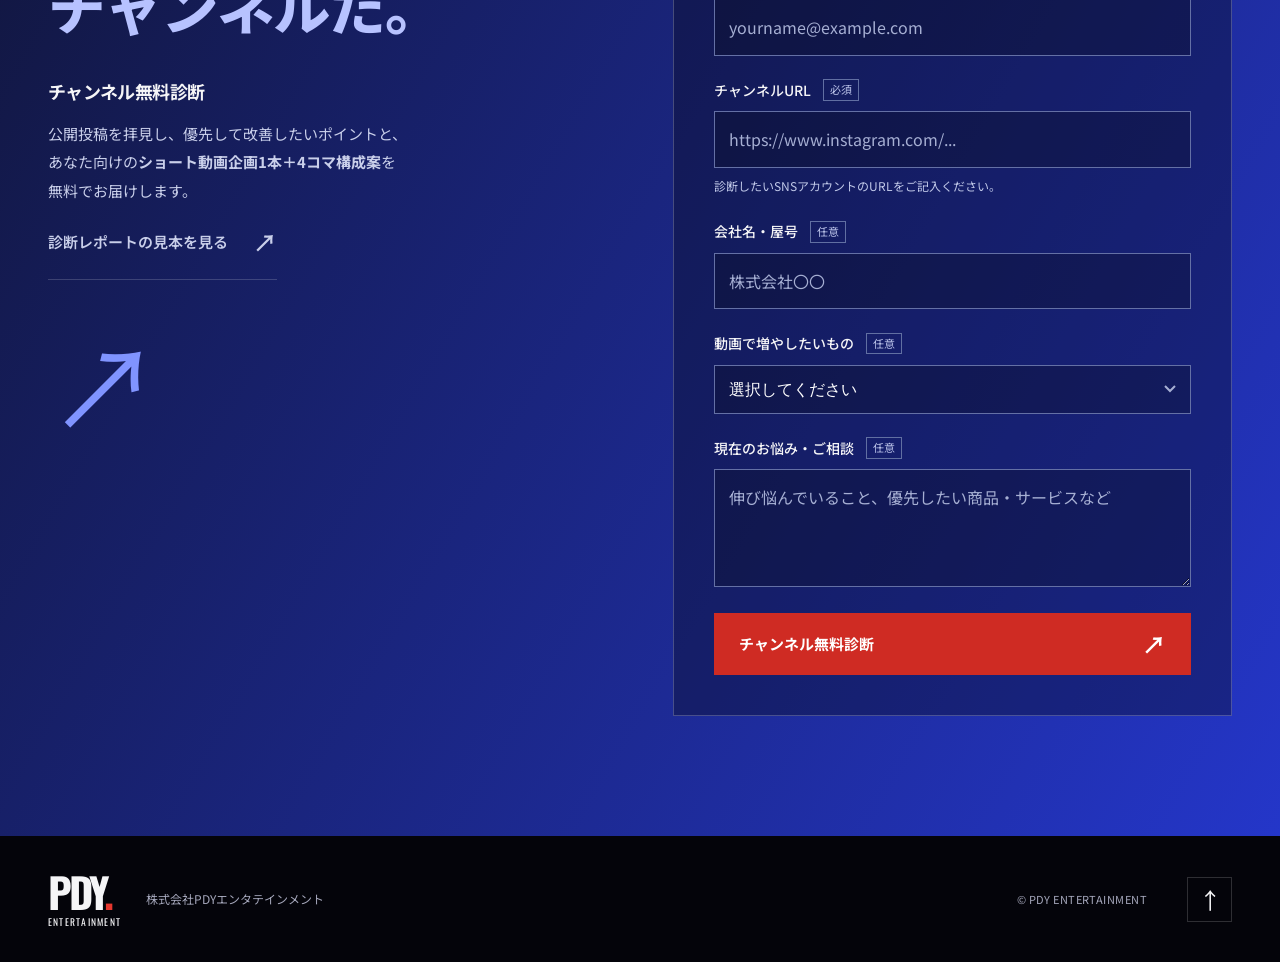
==== commit 251a9c0c: "トップ: 広告運用の実測値に案件の業種（子育て支援セミナー）を明記" ====
--- a/index.html
+++ b/index.html
@@ -86,7 +86,7 @@
       <article class="service-main reveal"><div class="service-main-copy"><p class="eyebrow"><span class="service-number">01</span> SOCIAL MEDIA <span class="tag">CORE BUSINESS</span></p><h3>SNS運用代行・<br>コンサルティング</h3><p>データと構造分析をもとに、SNSの戦略から運用まで。<br>アカウントの課題に向き合い、事業の成長を支えます。<br>商業施設イベントのキャスティングまで、実行部隊として動きます。</p><a class="text-link" href="#contact">チャンネル無料診断 <span aria-hidden="true">↗</span></a></div><div class="service-art" aria-hidden="true"><span class="service-shape"></span><span class="service-shape"></span><span class="service-shape"></span></div></article>
       <div class="service-grid">
         <article class="service-card reveal"><p class="eyebrow"><span class="service-number">02</span> TECHNOLOGY</p><h3>SNS動画SaaS<br><span class="modely-name">Modely<span>↗</span></span></h3><p>SNS動画に取り組む人のための、<br>新しい選択肢。</p><a class="text-link" href="https://modely.to" target="_blank" rel="noopener noreferrer">Modelyを見る <span class="sr-only">（新しいタブで開く）</span><span aria-hidden="true">↗</span></a></article>
-        <article class="service-card reveal"><p class="eyebrow"><span class="service-number">03</span> ADVERTISING</p><h3>広告運用代行</h3><p>オーガニックの知見を、広告にも。<br>クリエイティブと運用を一気通貫で。</p><p class="card-proof"><strong>LINE登録 1件 118円</strong><span>1日64件・運用中の案件（2026年9月）</span></p><span class="card-bottom" aria-hidden="true">CREATIVE × PERFORMANCE.</span></article>
+        <article class="service-card reveal"><p class="eyebrow"><span class="service-number">03</span> ADVERTISING</p><h3>広告運用代行</h3><p>オーガニックの知見を、広告にも。<br>クリエイティブと運用を一気通貫で。</p><p class="card-proof"><strong>LINE登録 1件 118円</strong><span>1日64件・子育て支援セミナーのLINE登録（2026年9月）</span></p><span class="card-bottom" aria-hidden="true">CREATIVE × PERFORMANCE.</span></article>
         <article class="service-card reveal"><p class="eyebrow"><span class="service-number">04</span> CRM</p><h3>Lステップ構築</h3><p>フォロワーを、顧客へ。<br>LINEを起点に、売上までの導線を設計。</p><span class="card-bottom" aria-hidden="true">FOLLOWER → CUSTOMER.</span></article>
         <article class="service-card reveal"><p class="eyebrow"><span class="service-number">05</span> EDUCATION</p><h3>オンライン講座</h3><p>SNSの知識を、実践する力へ。<br>学びを通じて、発信の可能性を広げます。</p><span class="card-bottom" aria-hidden="true">LEARN. CREATE. GROW.</span></article>
       </div>
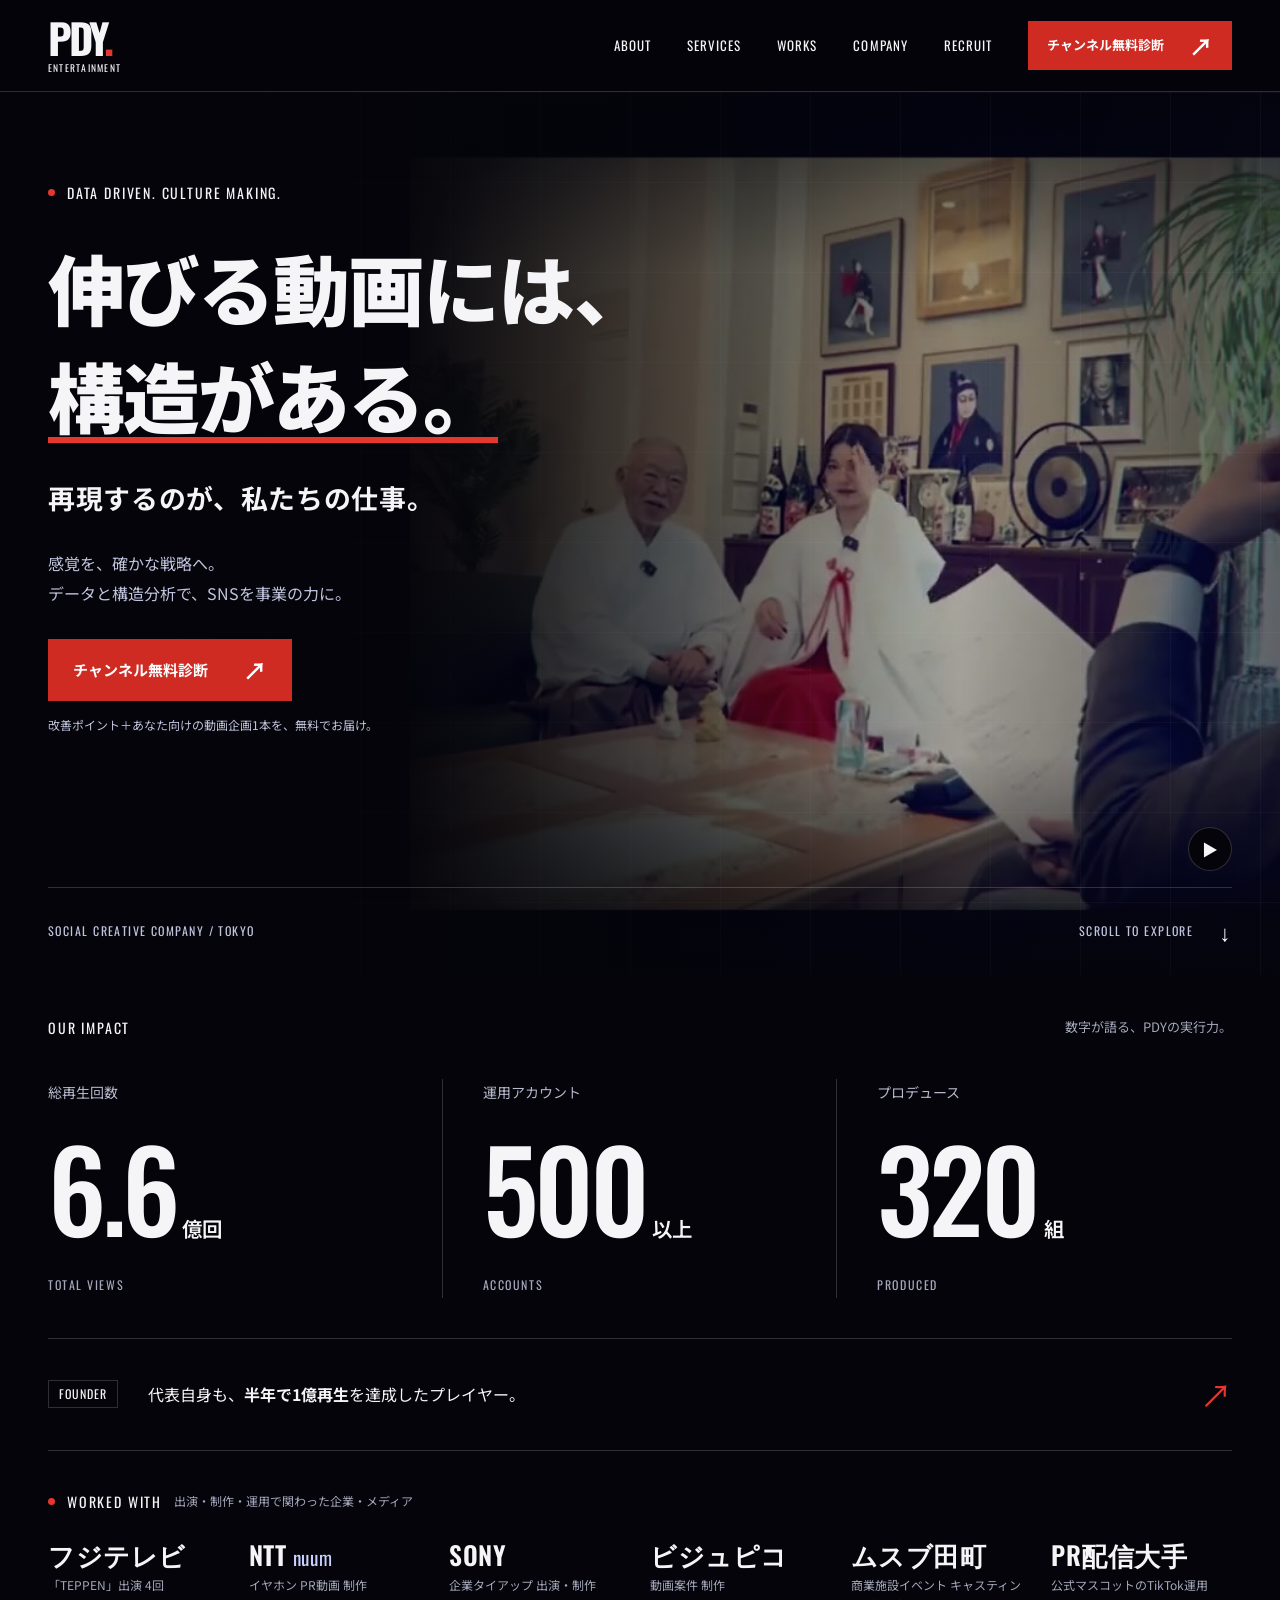
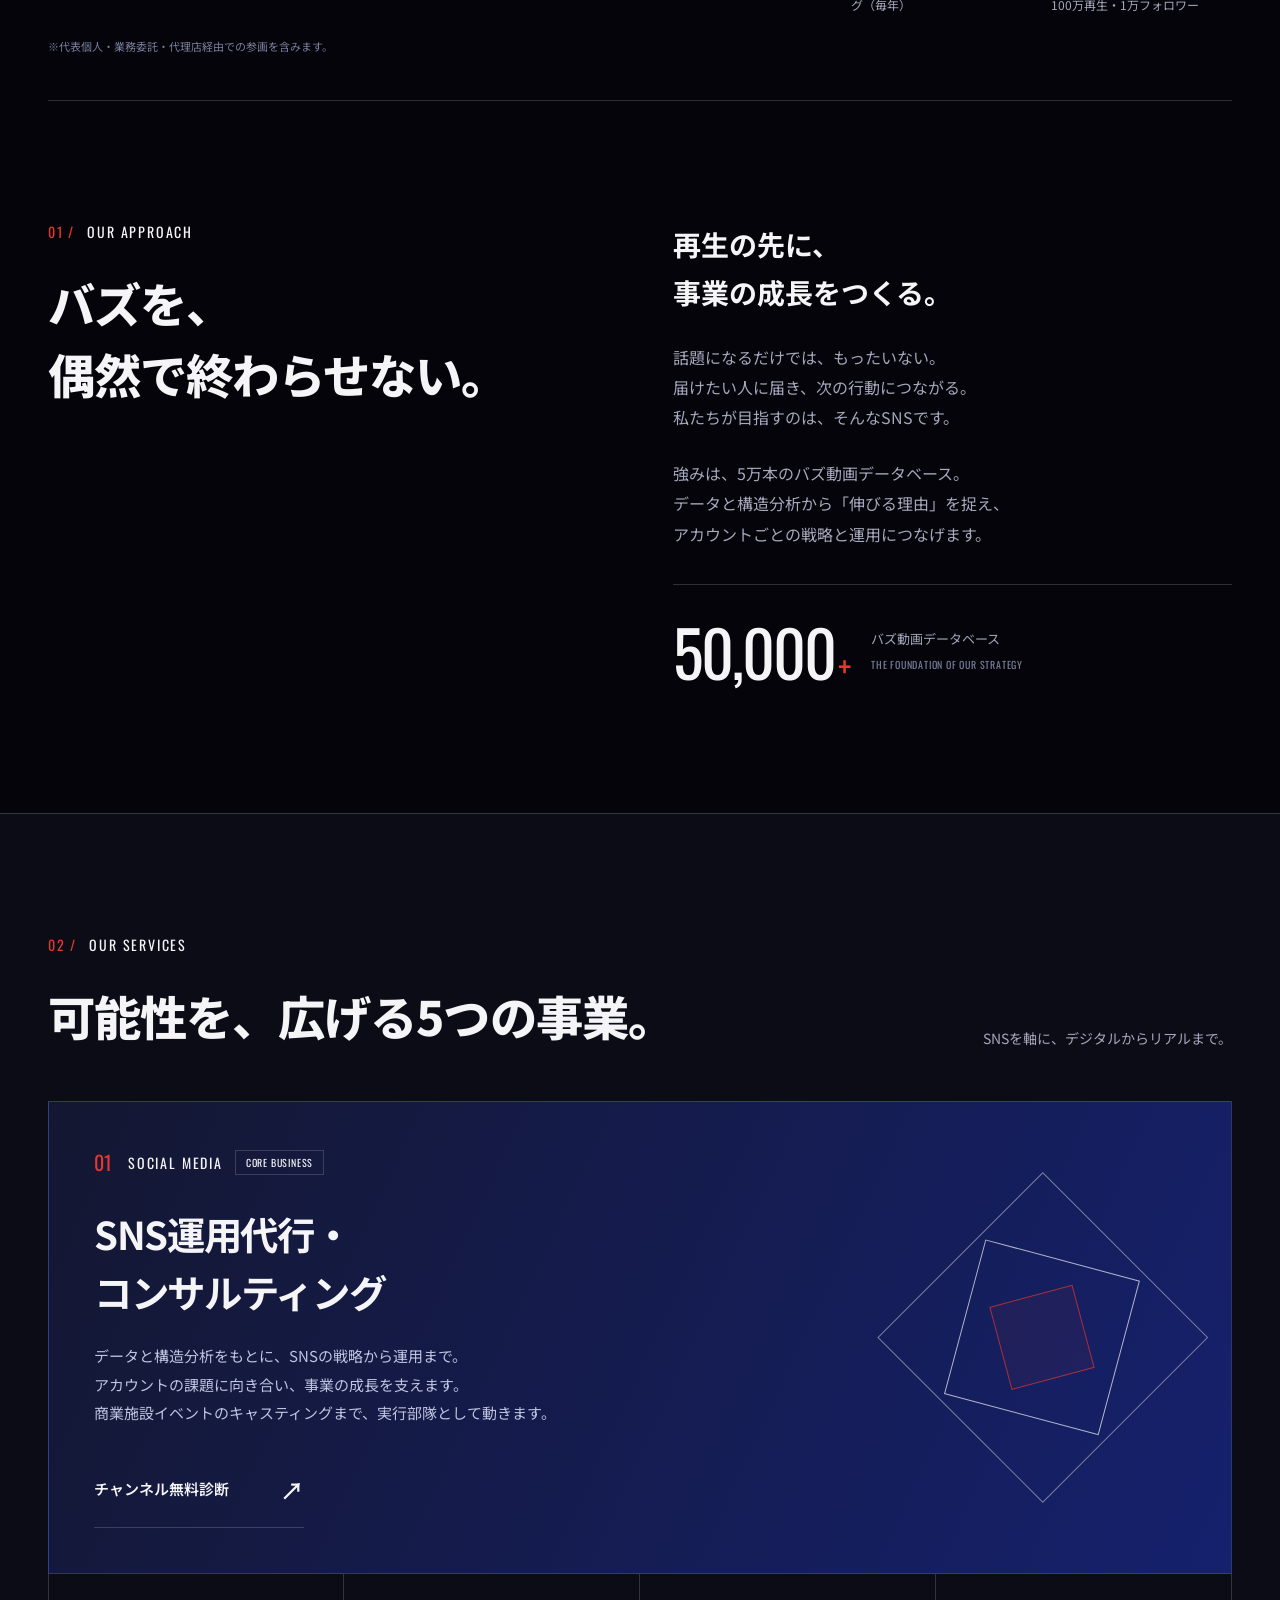
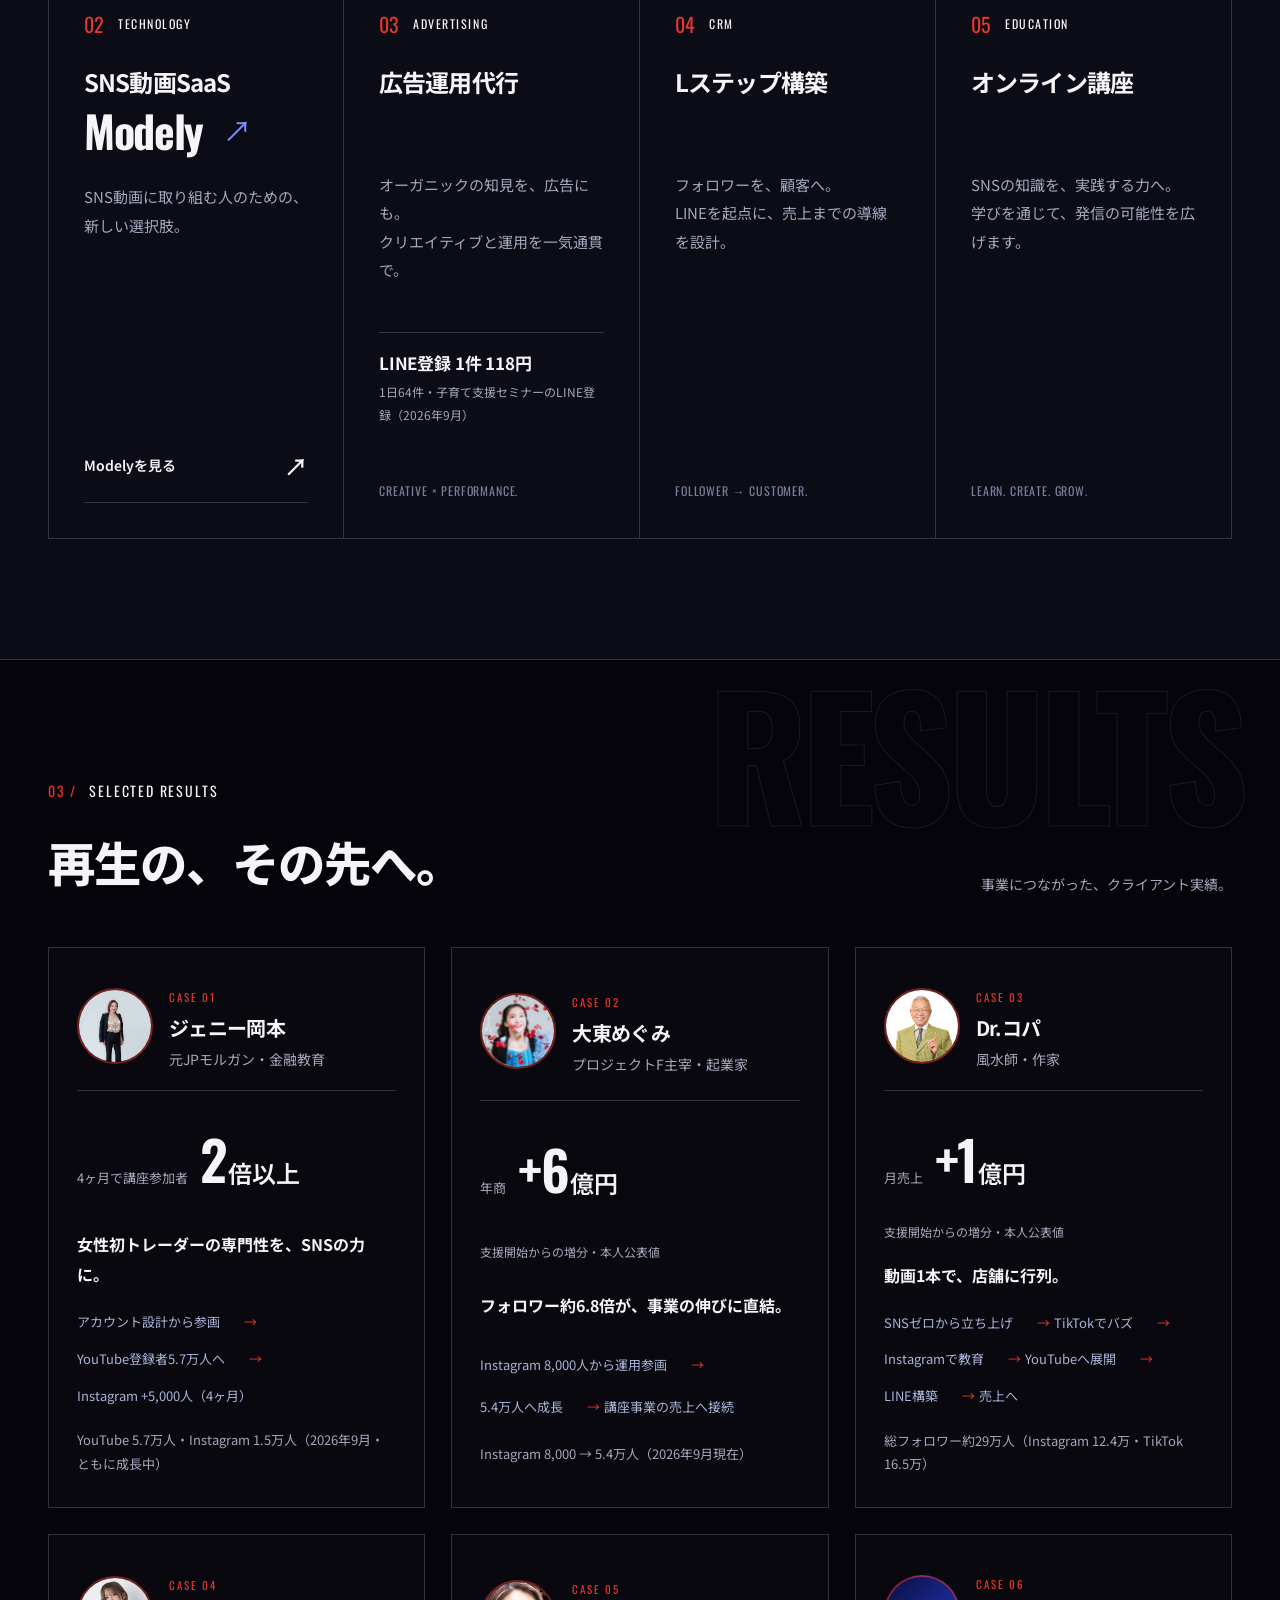
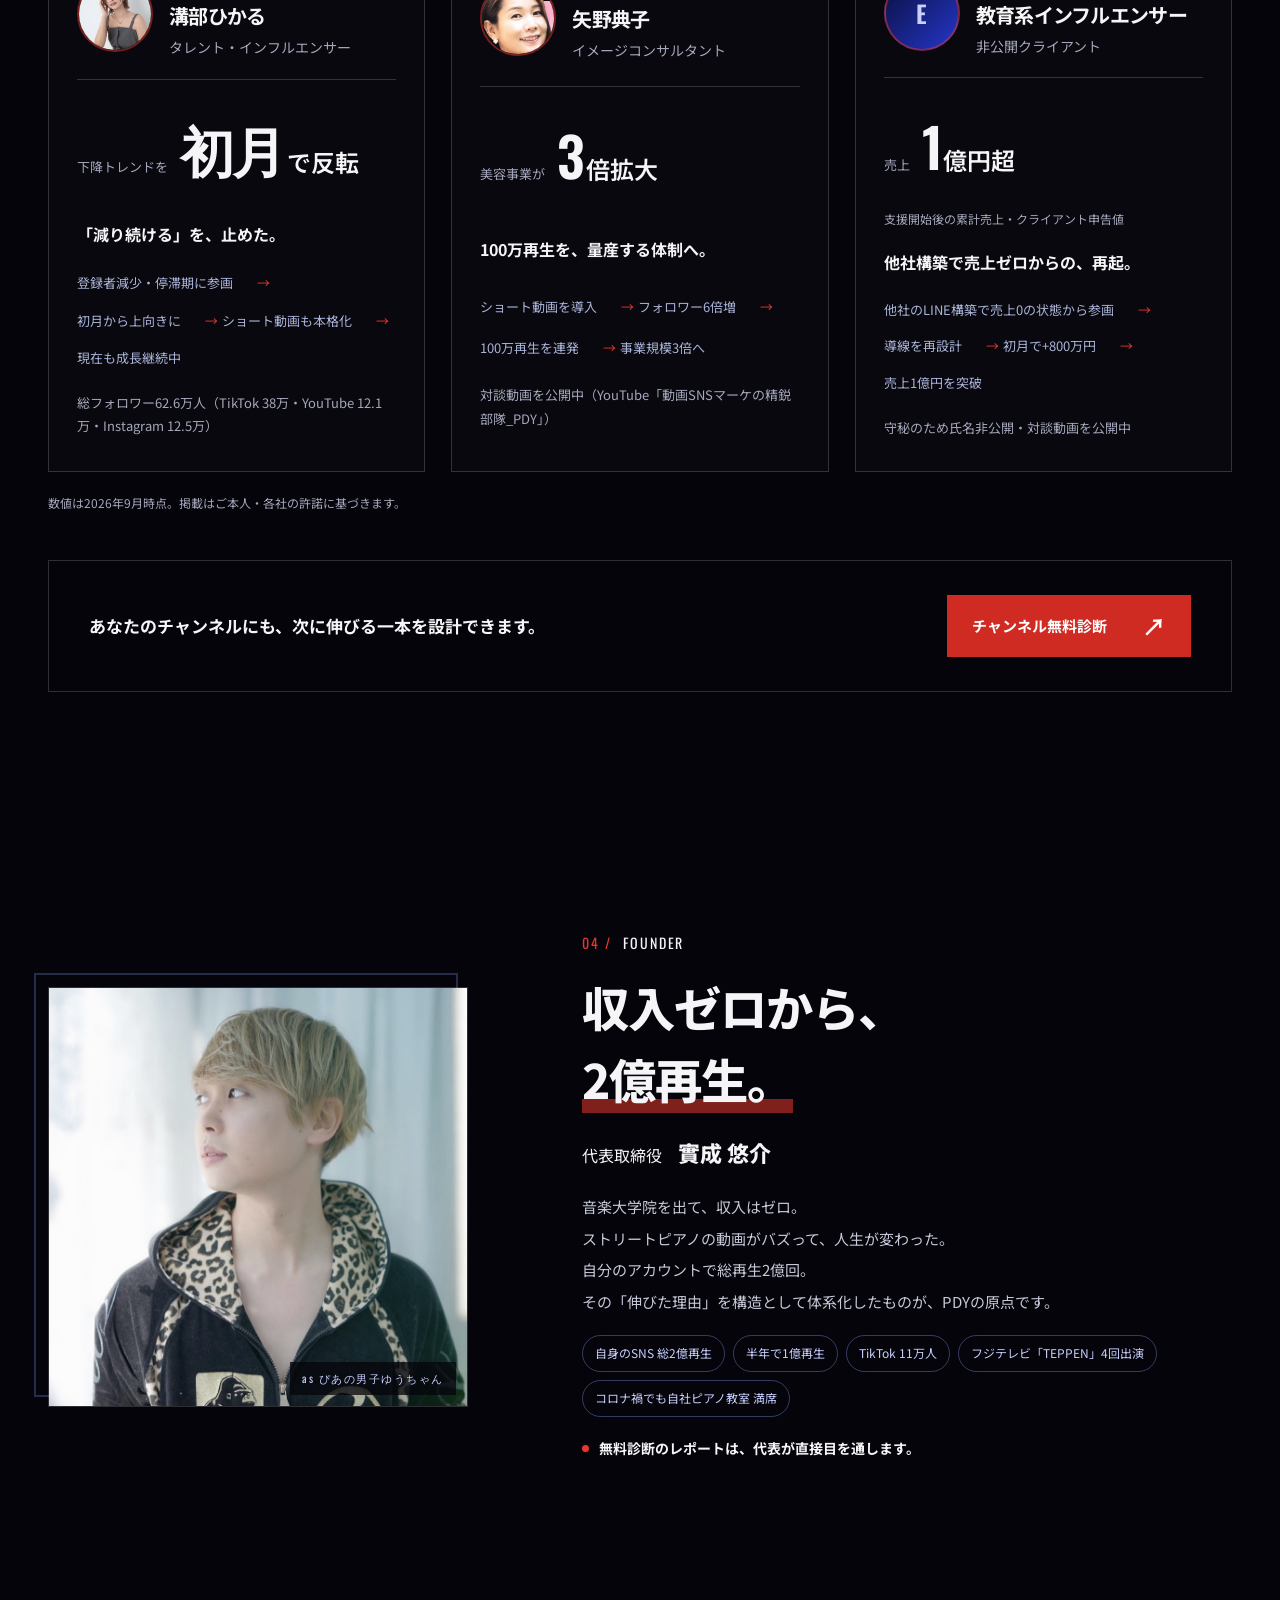
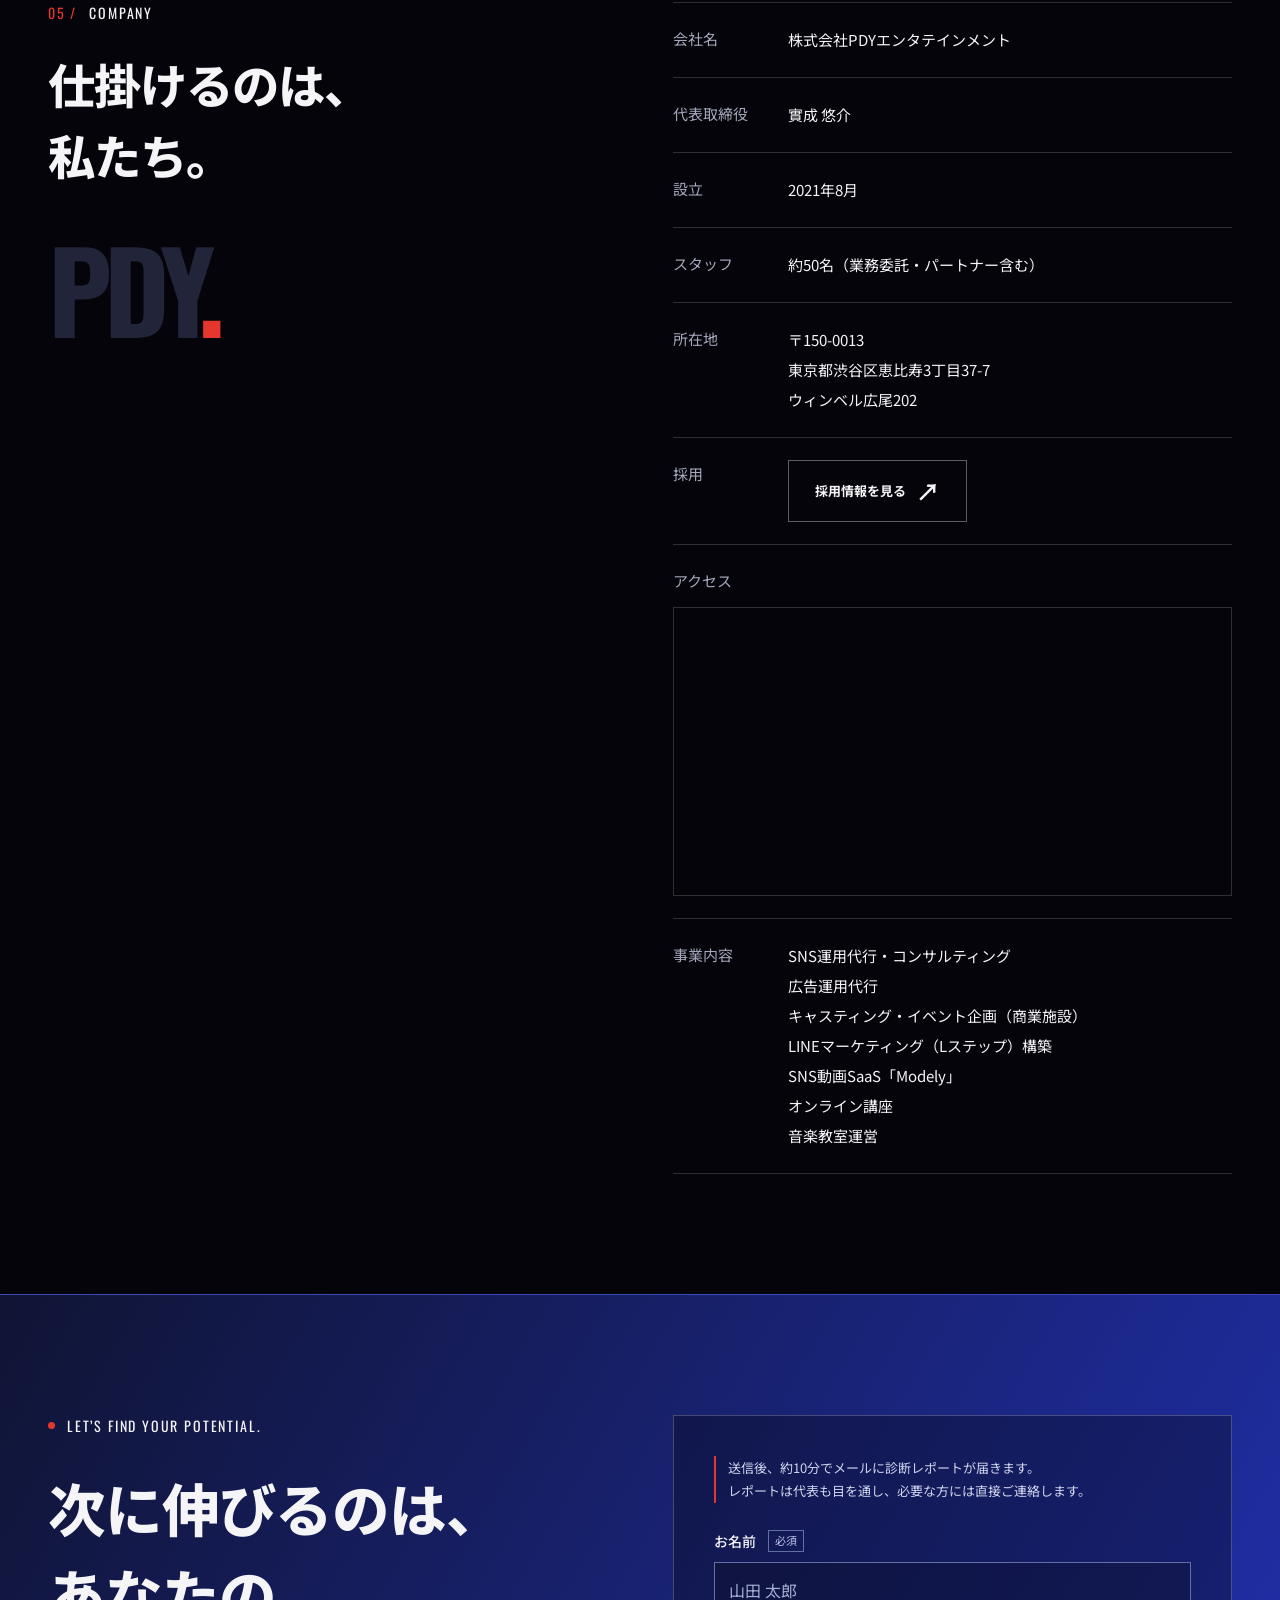
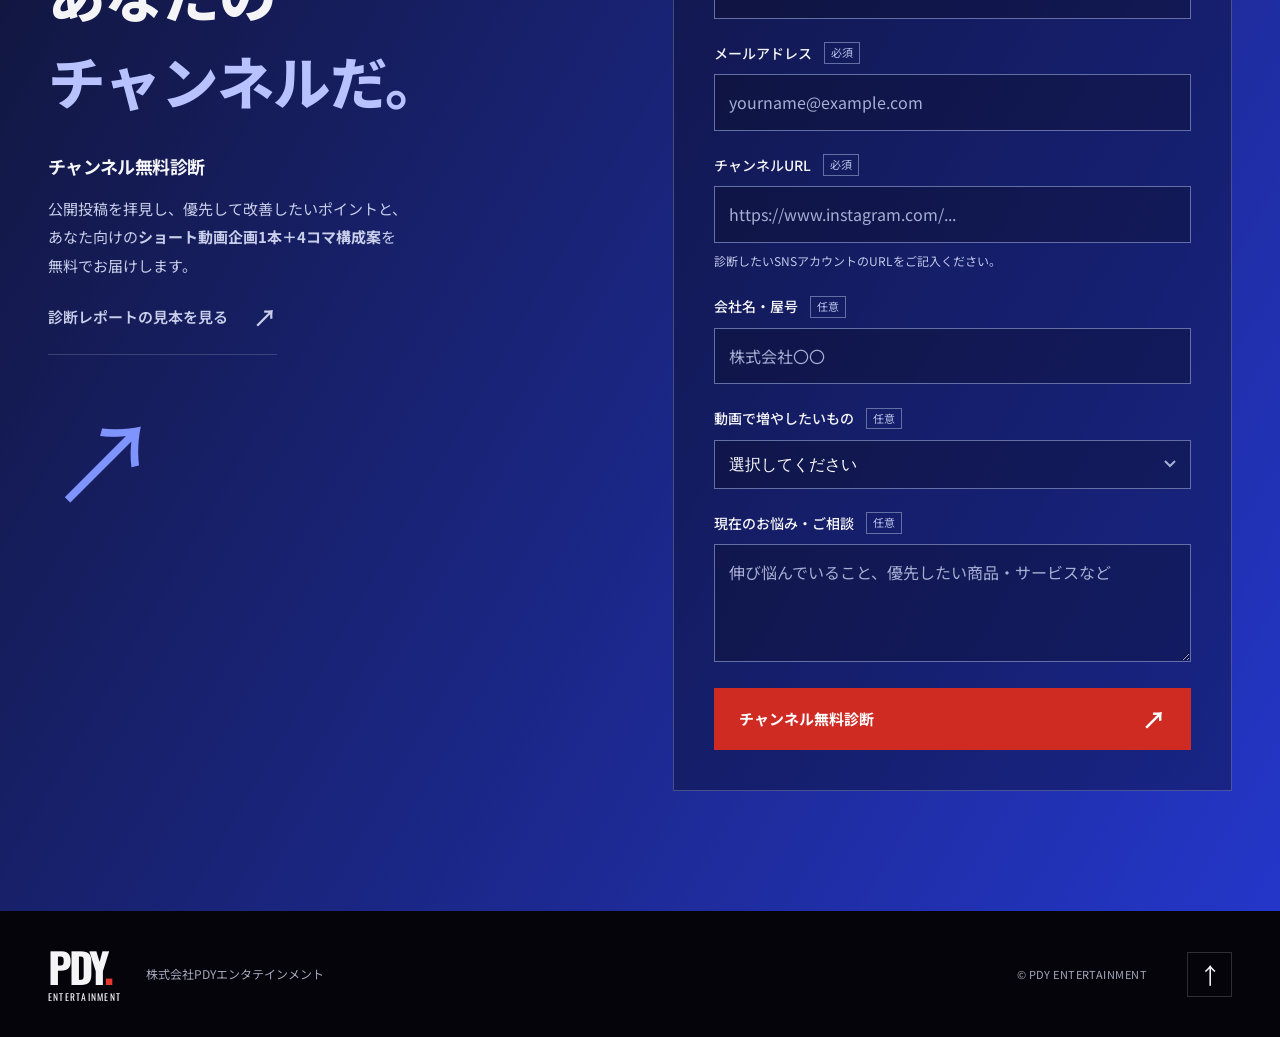
==== commit d42eeab2: "会社概要: スタッフ数を約50名（業務委託・パートナー含む）に修正" ====
--- a/index.html
+++ b/index.html
@@ -159,7 +159,7 @@
       </div>
     </section>
 
-    <section id="company" class="section company wrap" aria-labelledby="company-title"><div class="section-heading reveal"><p class="eyebrow"><span class="section-index">05 /</span> COMPANY</p><h2 id="company-title">仕掛けるのは、<br>私たち。</h2><div class="company-wordmark" aria-hidden="true">PDY<span>.</span></div></div><dl class="company-table reveal"><div><dt>会社名</dt><dd>株式会社PDYエンタテインメント</dd></div><div><dt>代表取締役</dt><dd>實成 悠介</dd></div><div><dt>設立</dt><dd>2021年8月</dd></div><div><dt>所在地</dt><dd>〒150-0013<br>東京都渋谷区恵比寿3丁目37-7<br>ウィンベル広尾202</dd></div><div><dt>採用</dt><dd><a class="button button-ghost" href="/recruit">採用情報を見る <span aria-hidden="true">↗</span></a></dd></div><div class="company-map-row"><dt>アクセス</dt><dd><div class="company-map"><iframe title="株式会社PDYエンタテインメント 所在地地図" src="https://www.google.com/maps?q=%E6%9D%B1%E4%BA%AC%E9%83%BD%E6%B8%8B%E8%B0%B7%E5%8C%BA%E6%81%B5%E6%AF%94%E5%AF%BF3%E4%B8%81%E7%9B%AE37-7&z=16&output=embed" loading="lazy" referrerpolicy="no-referrer-when-downgrade" allowfullscreen></iframe></div></dd></div><div><dt>事業内容</dt><dd>SNS運用代行・コンサルティング<br>広告運用代行<br>キャスティング・イベント企画（商業施設）<br>LINEマーケティング（Lステップ）構築<br>SNS動画SaaS「Modely」<br>オンライン講座<br>音楽教室運営</dd></div></dl></section>
+    <section id="company" class="section company wrap" aria-labelledby="company-title"><div class="section-heading reveal"><p class="eyebrow"><span class="section-index">05 /</span> COMPANY</p><h2 id="company-title">仕掛けるのは、<br>私たち。</h2><div class="company-wordmark" aria-hidden="true">PDY<span>.</span></div></div><dl class="company-table reveal"><div><dt>会社名</dt><dd>株式会社PDYエンタテインメント</dd></div><div><dt>代表取締役</dt><dd>實成 悠介</dd></div><div><dt>設立</dt><dd>2021年8月</dd></div><div><dt>スタッフ</dt><dd>約50名（業務委託・パートナー含む）</dd></div><div><dt>所在地</dt><dd>〒150-0013<br>東京都渋谷区恵比寿3丁目37-7<br>ウィンベル広尾202</dd></div><div><dt>採用</dt><dd><a class="button button-ghost" href="/recruit">採用情報を見る <span aria-hidden="true">↗</span></a></dd></div><div class="company-map-row"><dt>アクセス</dt><dd><div class="company-map"><iframe title="株式会社PDYエンタテインメント 所在地地図" src="https://www.google.com/maps?q=%E6%9D%B1%E4%BA%AC%E9%83%BD%E6%B8%8B%E8%B0%B7%E5%8C%BA%E6%81%B5%E6%AF%94%E5%AF%BF3%E4%B8%81%E7%9B%AE37-7&z=16&output=embed" loading="lazy" referrerpolicy="no-referrer-when-downgrade" allowfullscreen></iframe></div></dd></div><div><dt>事業内容</dt><dd>SNS運用代行・コンサルティング<br>広告運用代行<br>キャスティング・イベント企画（商業施設）<br>LINEマーケティング（Lステップ）構築<br>SNS動画SaaS「Modely」<br>オンライン講座<br>音楽教室運営</dd></div></dl></section>
 
     <section id="contact" class="section contact" aria-labelledby="contact-title"><div class="wrap contact-grid"><div class="contact-copy reveal"><p class="eyebrow"><span class="red-dot"></span> LET’S FIND YOUR POTENTIAL.</p><h2 id="contact-title">次に伸びるのは、<br>あなたの<br><span>チャンネルだ。</span></h2><h3>チャンネル無料診断</h3><p>公開投稿を拝見し、優先して改善したいポイントと、<br>あなた向けの<b>ショート動画企画1本＋4コマ構成案</b>を<br>無料でお届けします。</p><p class="sample-link-wrap"><a class="text-link" href="assets/sample_report.pdf" target="_blank" rel="noopener">診断レポートの見本を見る <span aria-hidden="true">↗</span></a></p><span class="contact-symbol" aria-hidden="true">↗</span></div>
       <form id="diagnosis-form" class="contact-form" aria-describedby="form-notice" onsubmit="event.preventDefault()">
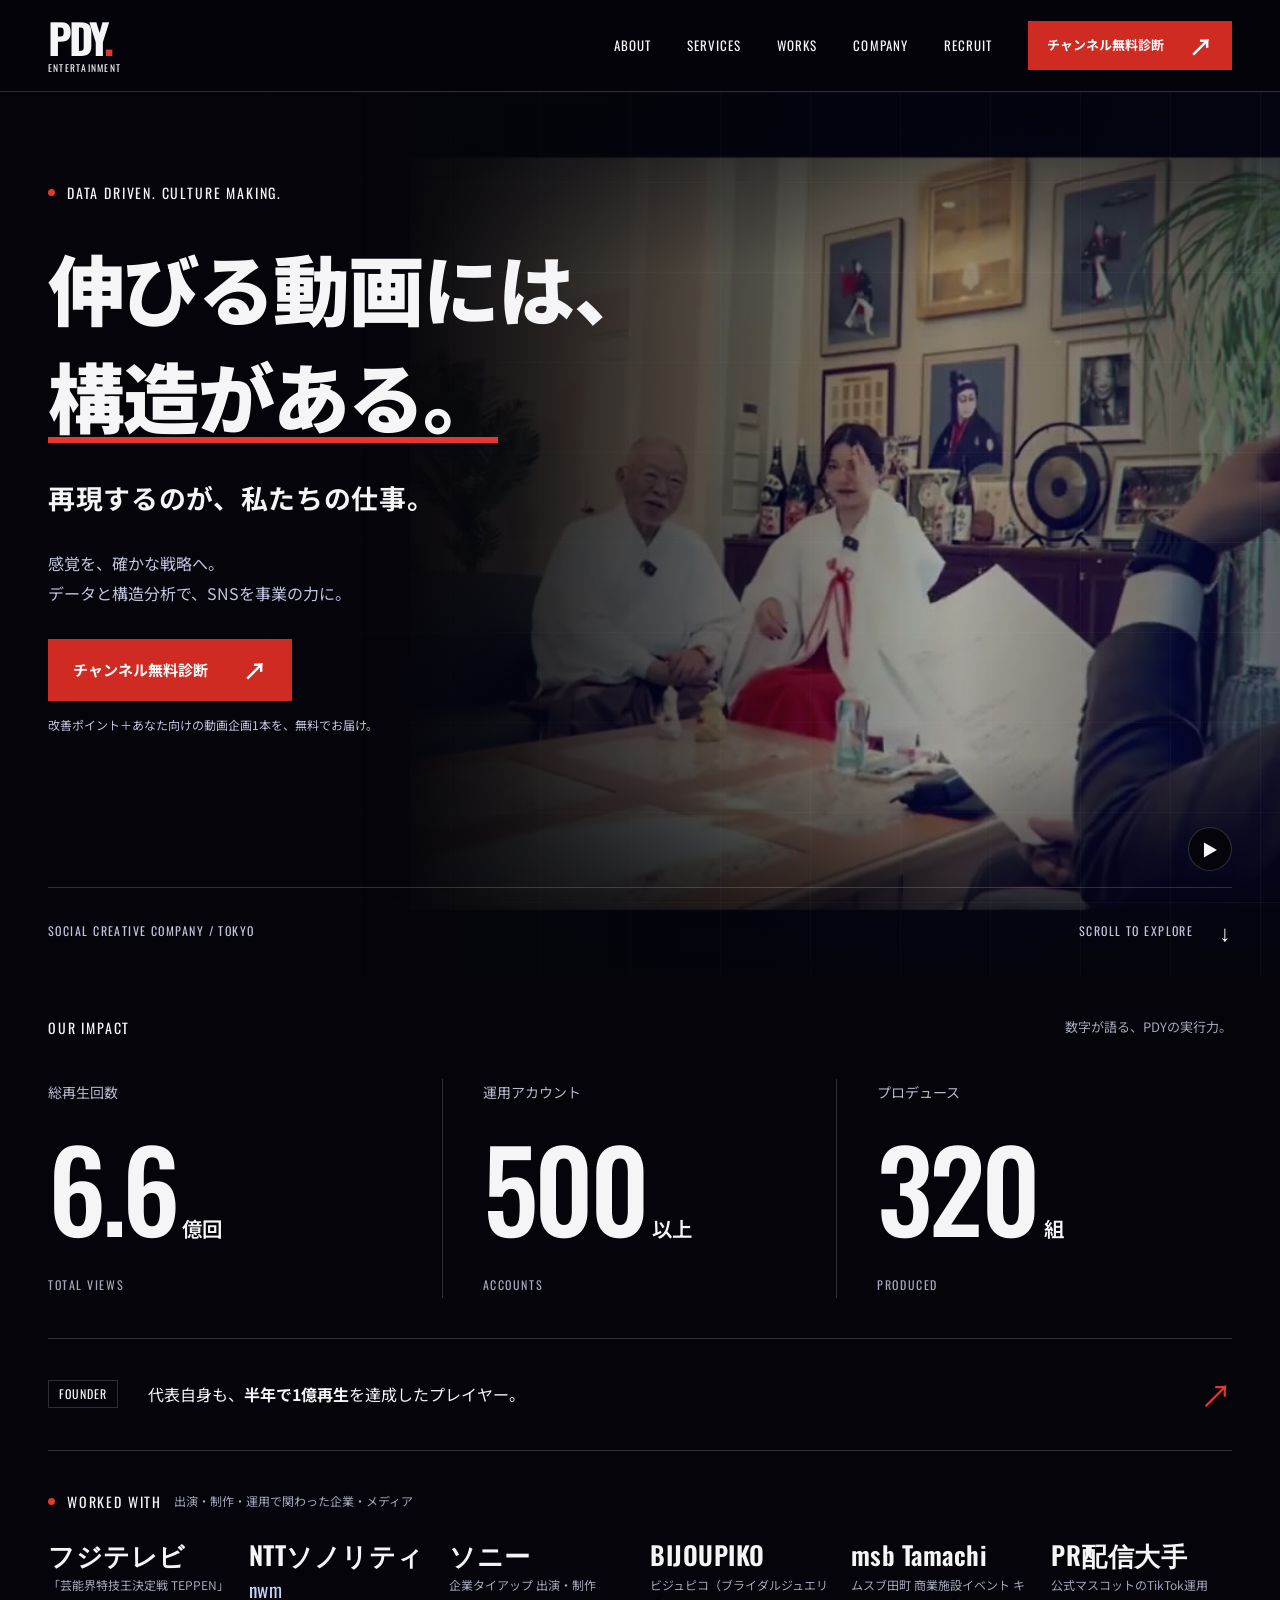
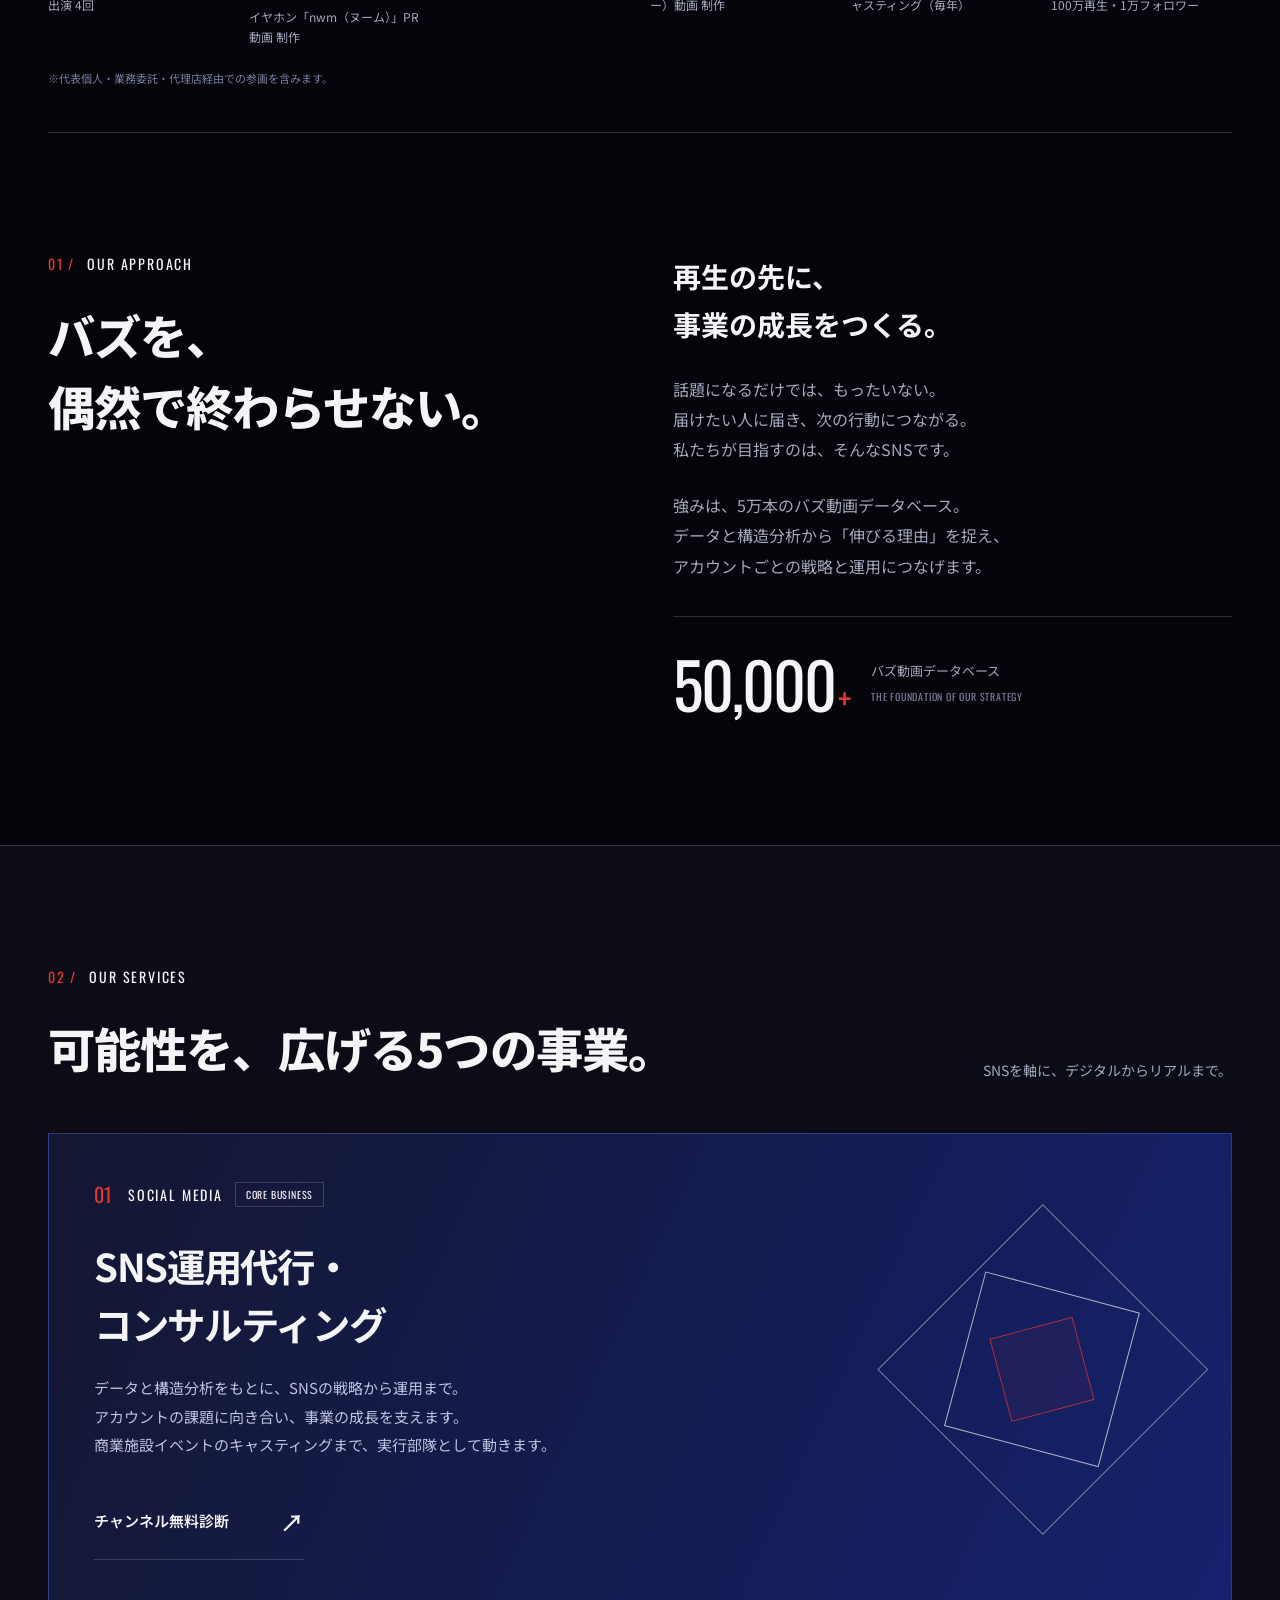
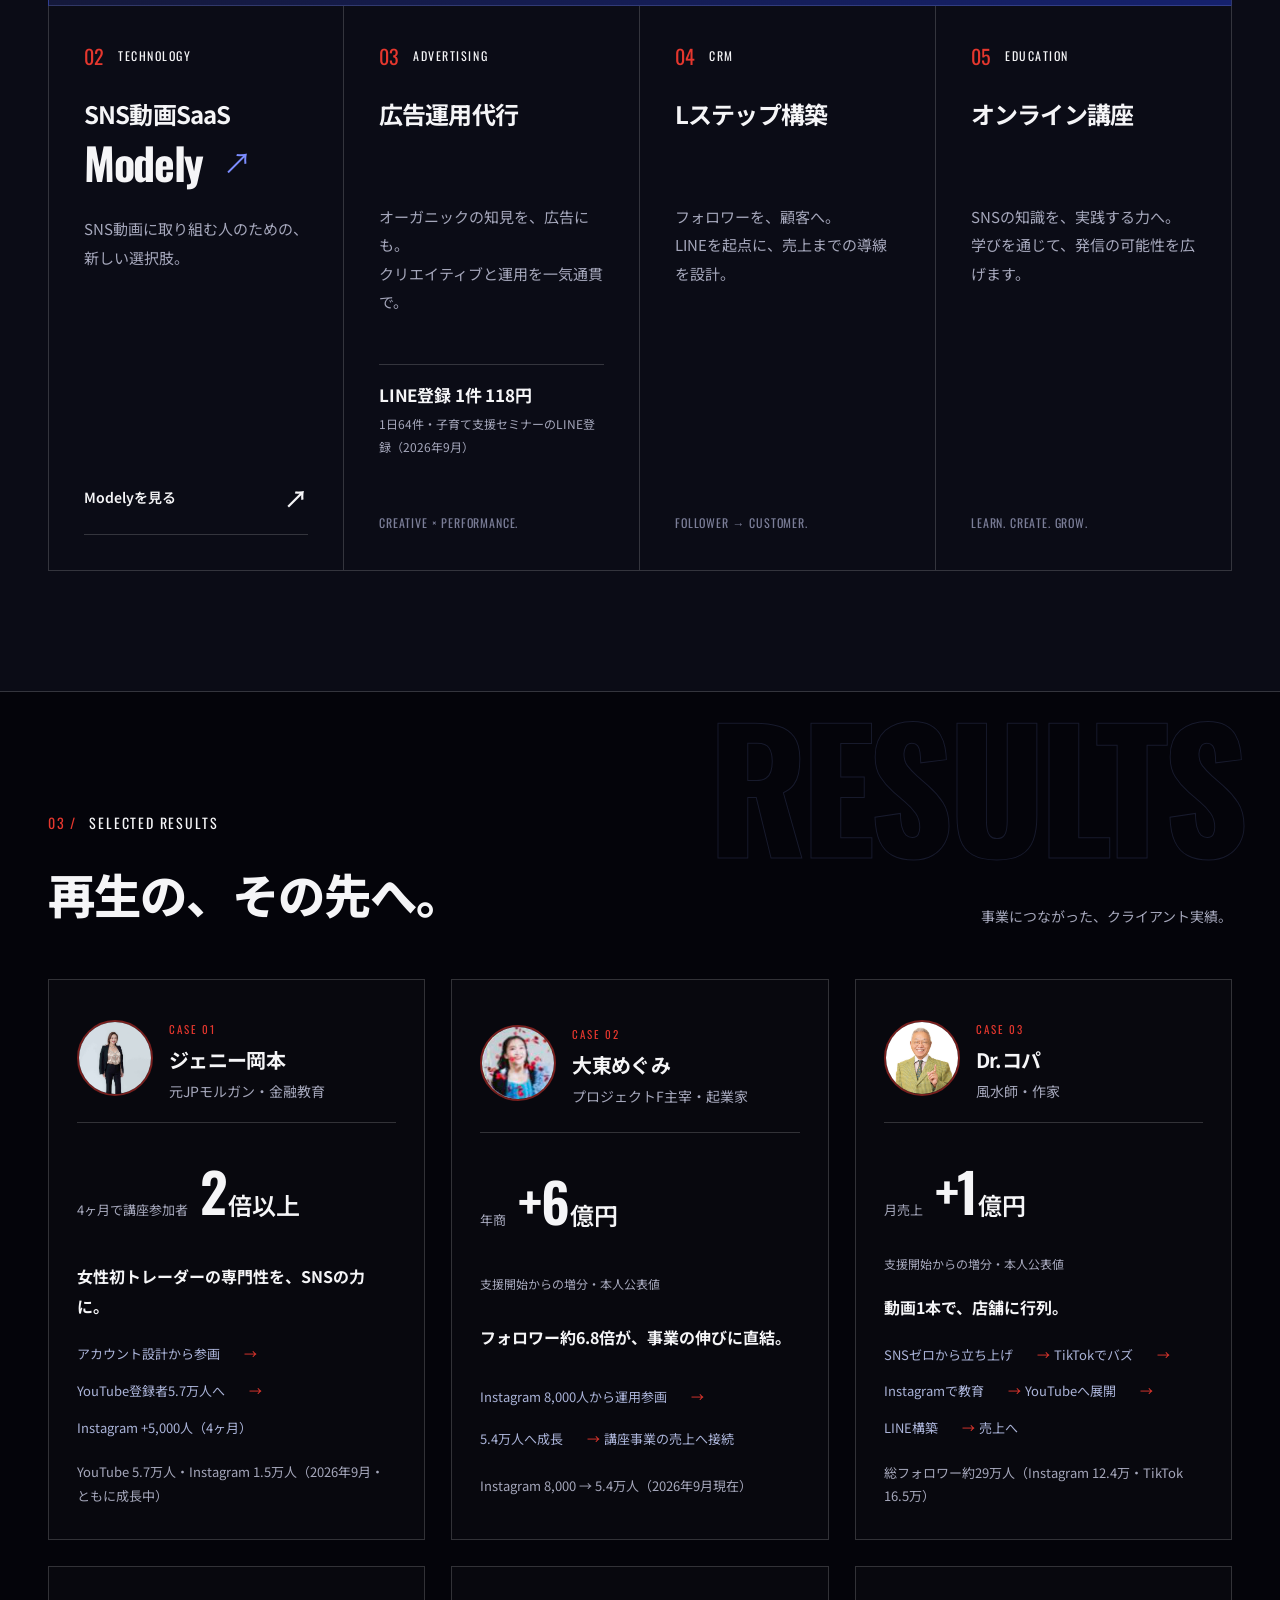
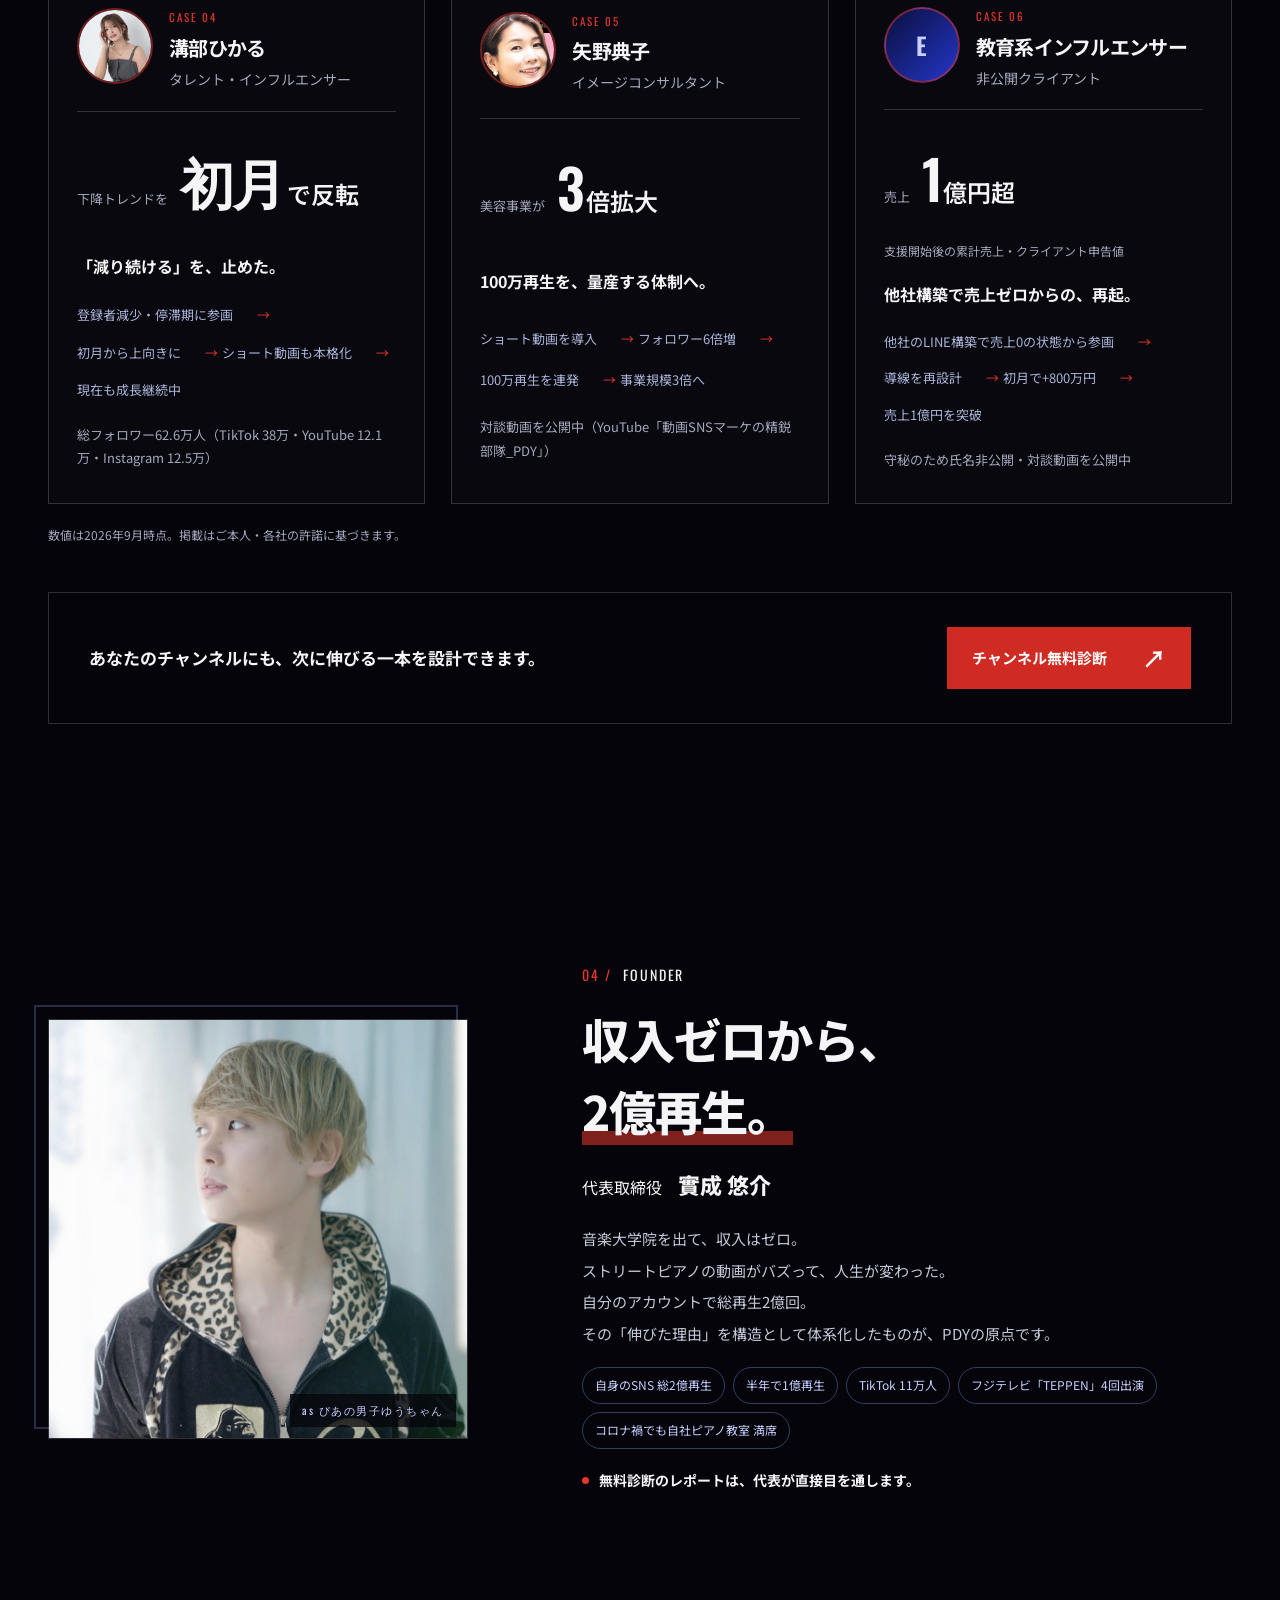
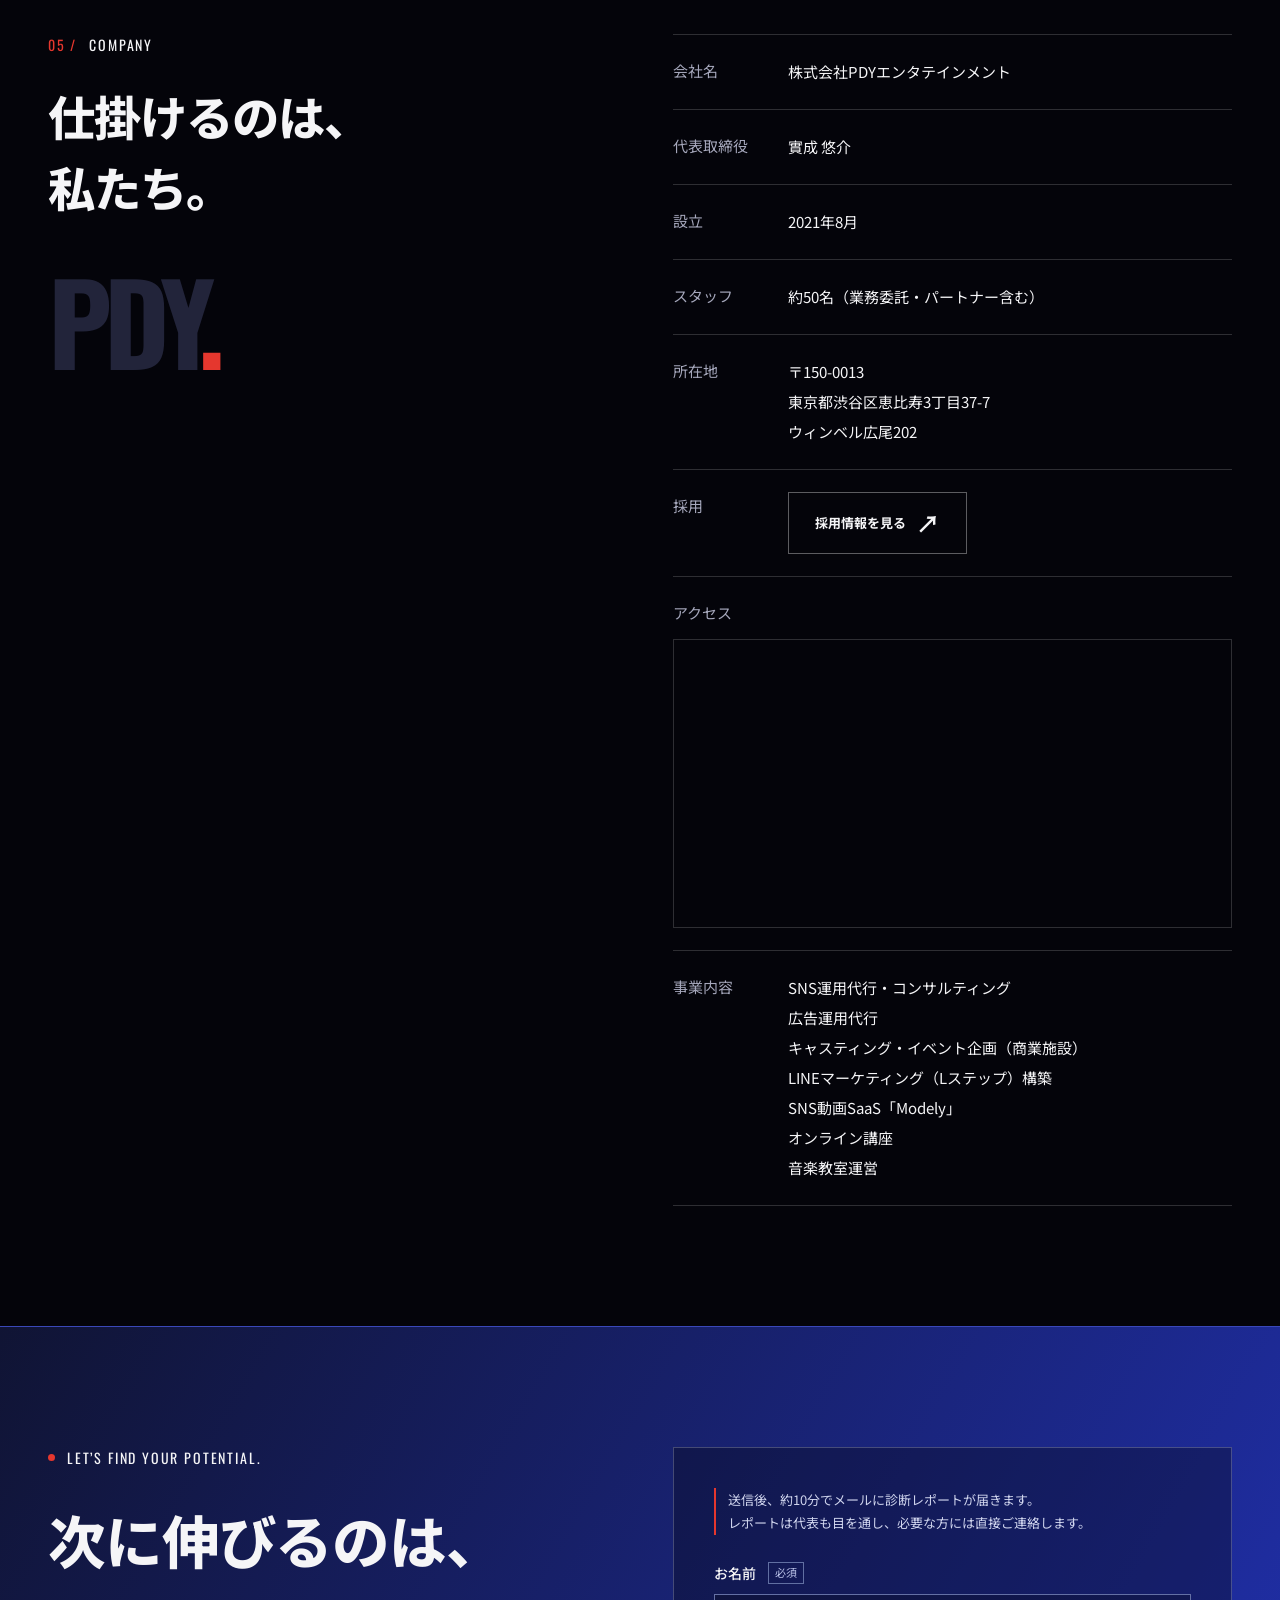
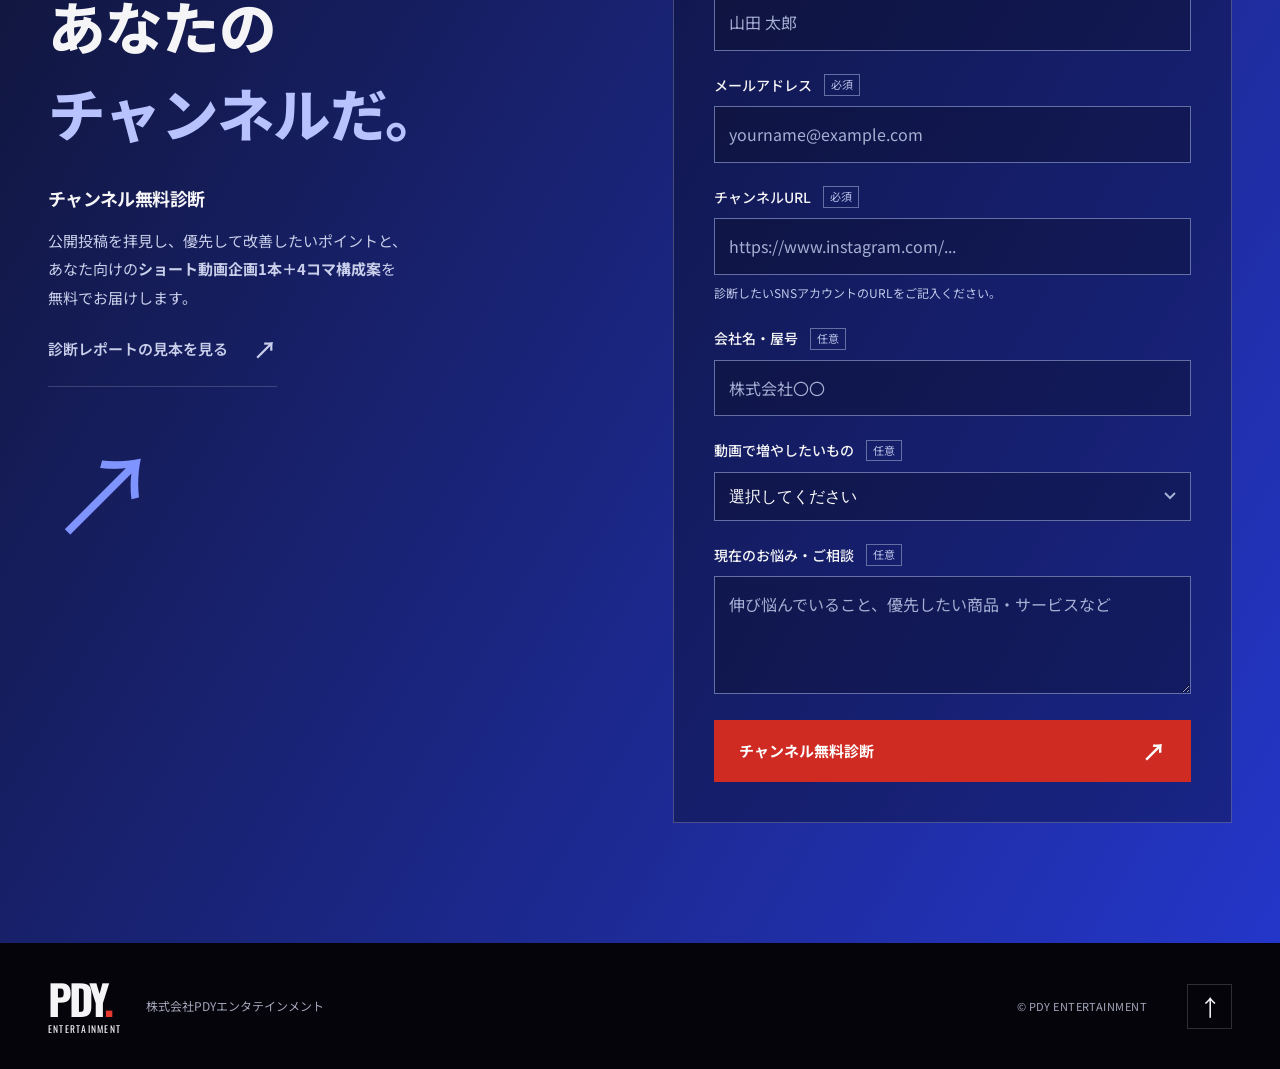
==== commit dd330278: "実績帯: 企業・施設名を公式表記に修正（NTTソノリティ nwm／BIJOUPIKO／msb Tamachi／ソニー／TEPPEN正式番組名）" ====
--- a/index.html
+++ b/index.html
@@ -65,11 +65,11 @@
       <div class="worked-with reveal">
         <p class="eyebrow"><span class="red-dot"></span> WORKED WITH <span class="worked-with-ja">出演・制作・運用で関わった企業・メディア</span></p>
         <ul class="brand-row">
-          <li><span class="brand-name">フジテレビ</span><span class="brand-how">「TEPPEN」出演 4回</span></li>
-          <li><span class="brand-name">NTT <small>nuum</small></span><span class="brand-how">イヤホン PR動画 制作</span></li>
-          <li><span class="brand-name">SONY</span><span class="brand-how">企業タイアップ 出演・制作</span></li>
-          <li><span class="brand-name">ビジュピコ</span><span class="brand-how">動画案件 制作</span></li>
-          <li><span class="brand-name">ムスブ田町</span><span class="brand-how">商業施設イベント キャスティング（毎年）</span></li>
+          <li><span class="brand-name">フジテレビ</span><span class="brand-how">「芸能界特技王決定戦 TEPPEN」出演 4回</span></li>
+          <li><span class="brand-name">NTTソノリティ <small>nwm</small></span><span class="brand-how">イヤホン「nwm（ヌーム）」PR動画 制作</span></li>
+          <li><span class="brand-name">ソニー</span><span class="brand-how">企業タイアップ 出演・制作</span></li>
+          <li><span class="brand-name">BIJOUPIKO</span><span class="brand-how">ビジュピコ（ブライダルジュエリー）動画 制作</span></li>
+          <li><span class="brand-name">msb Tamachi</span><span class="brand-how">ムスブ田町 商業施設イベント キャスティング（毎年）</span></li>
           <li><span class="brand-name">PR配信大手</span><span class="brand-how">公式マスコットのTikTok運用 100万再生・1万フォロワー</span></li>
         </ul>
         <p class="brand-note">※代表個人・業務委託・代理店経由での参画を含みます。</p>
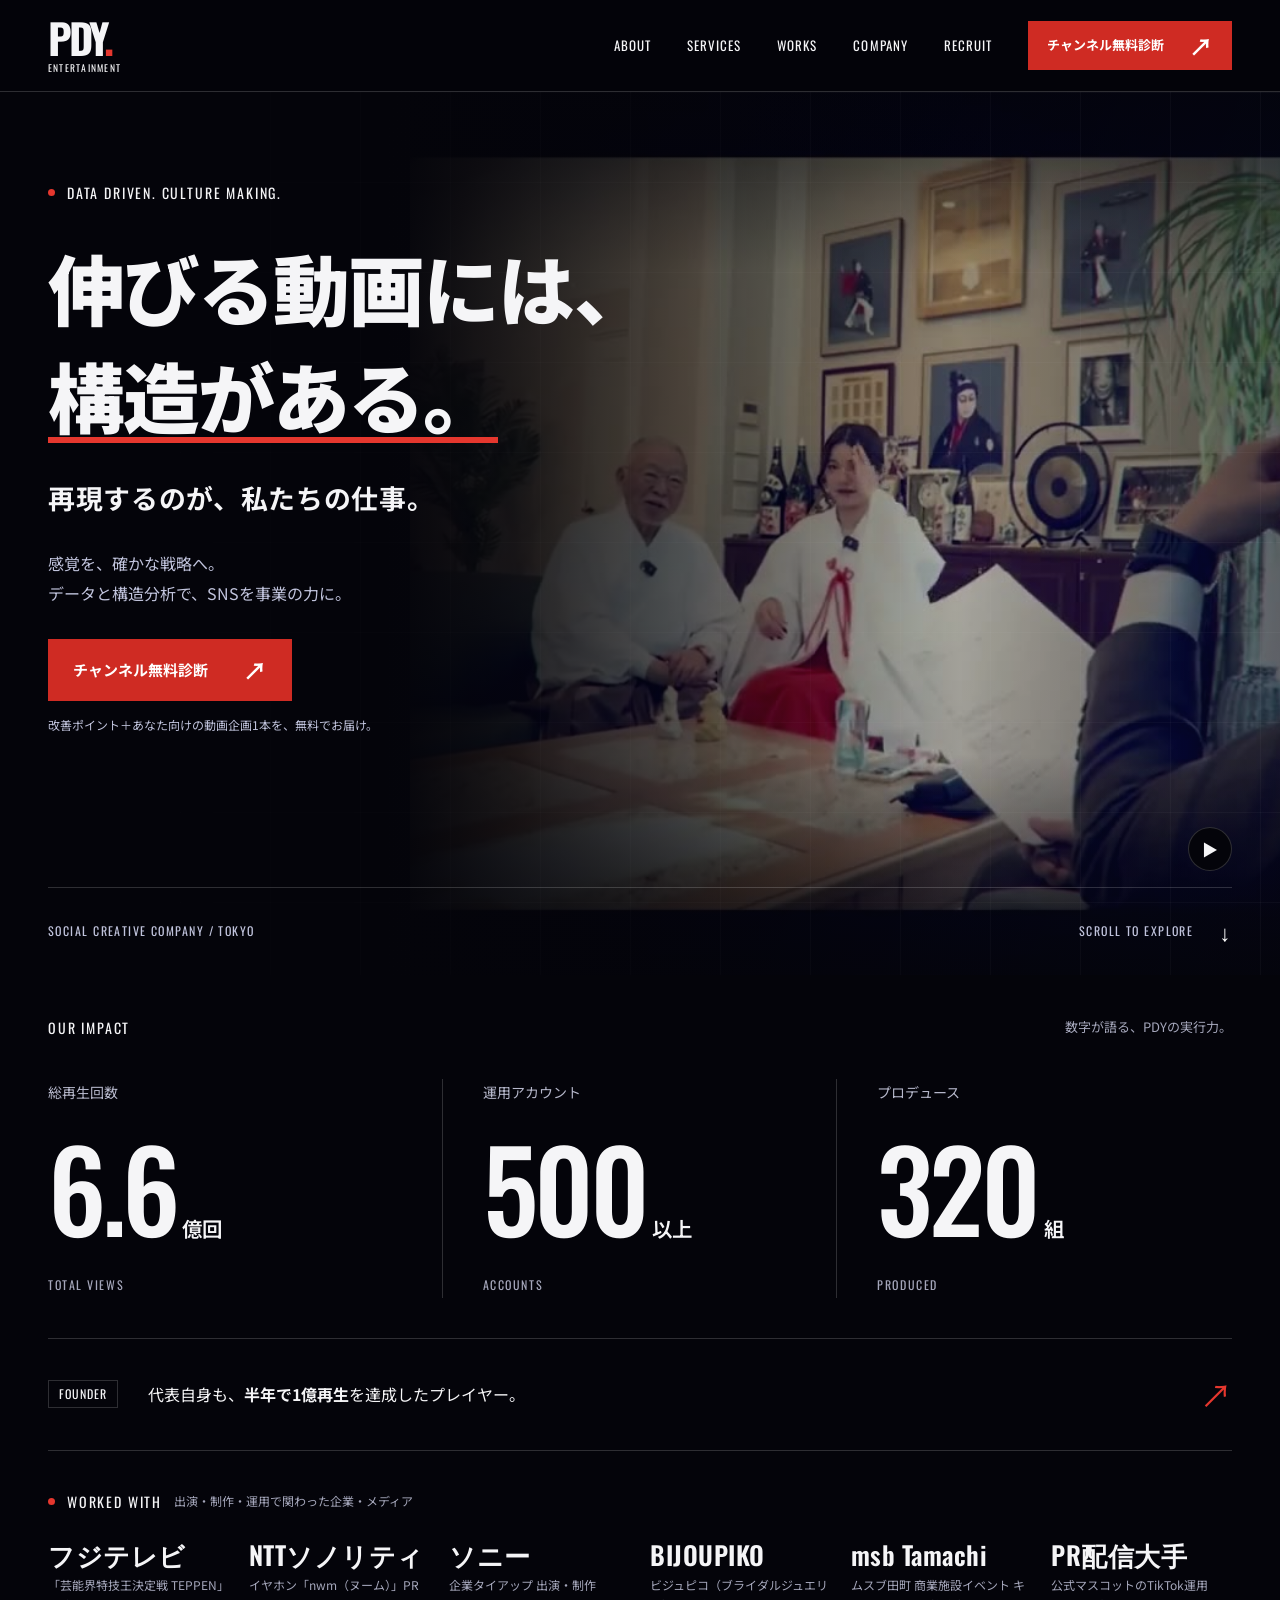
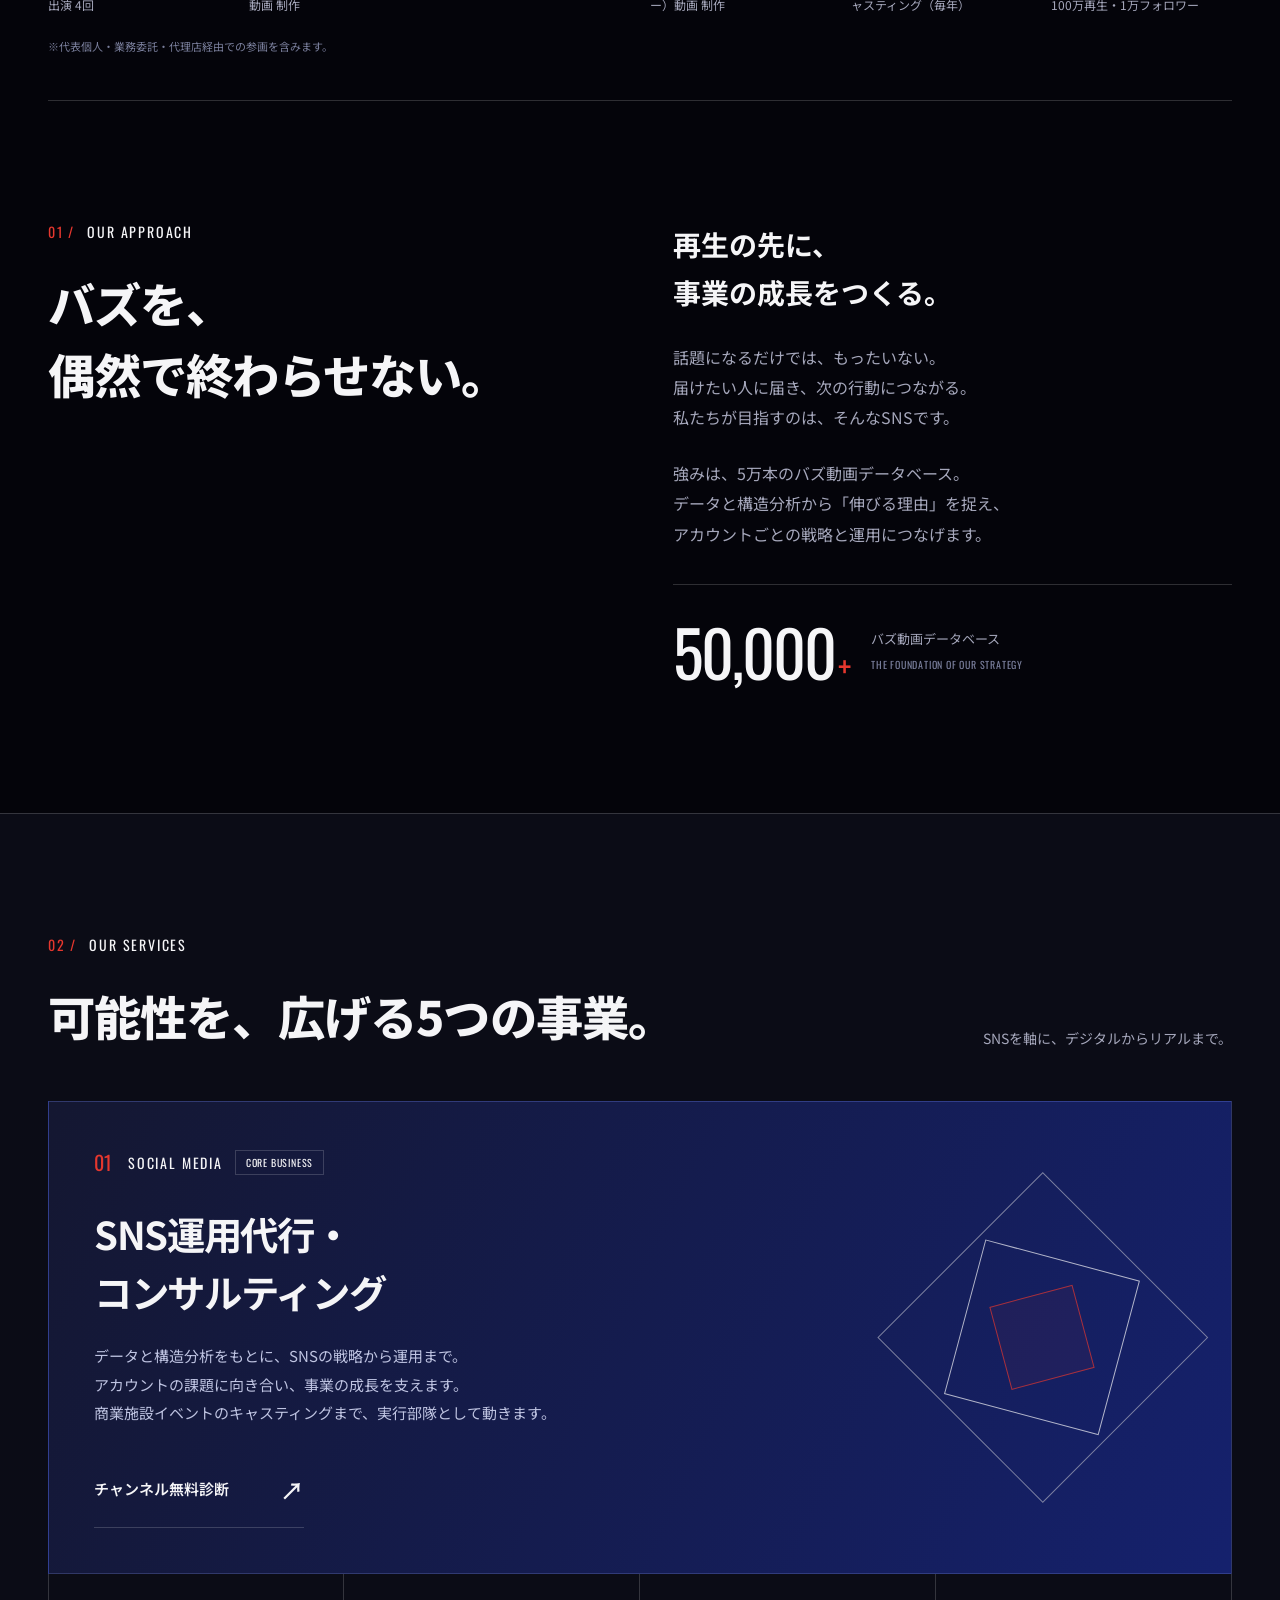
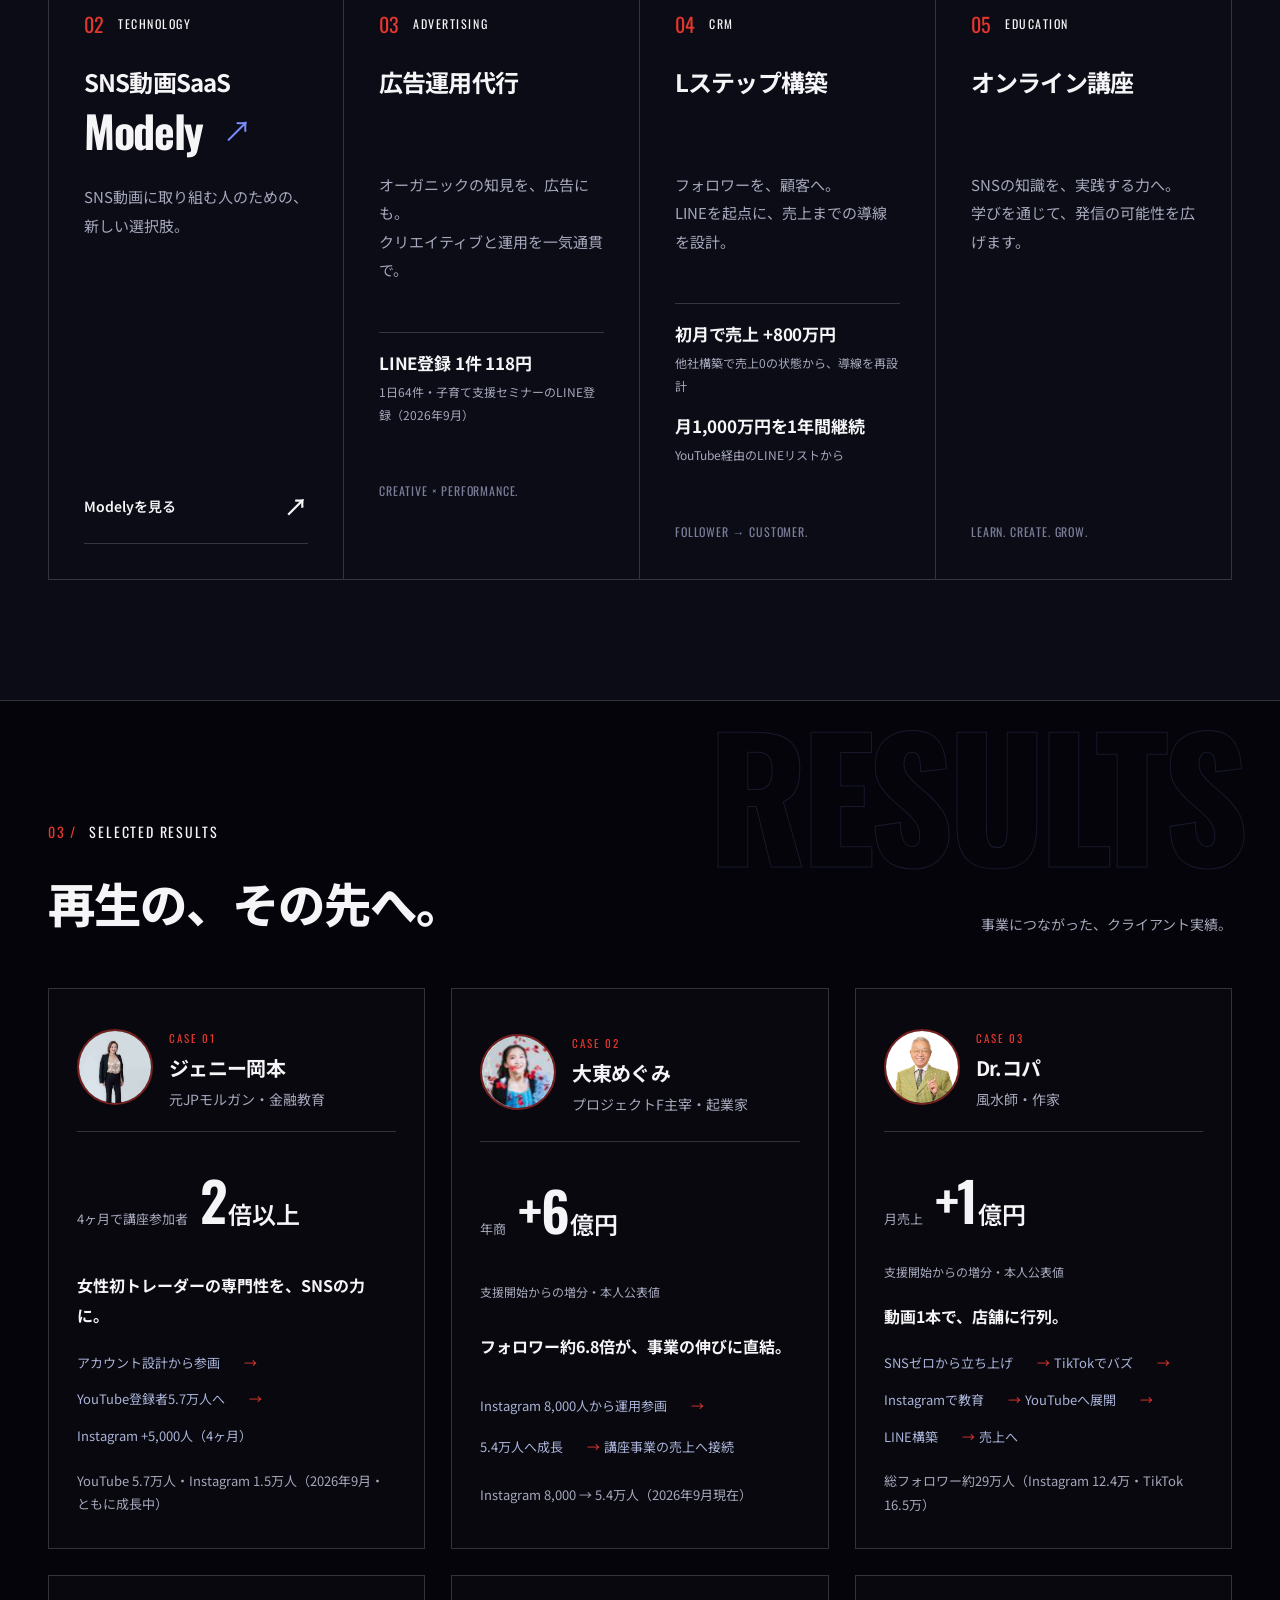
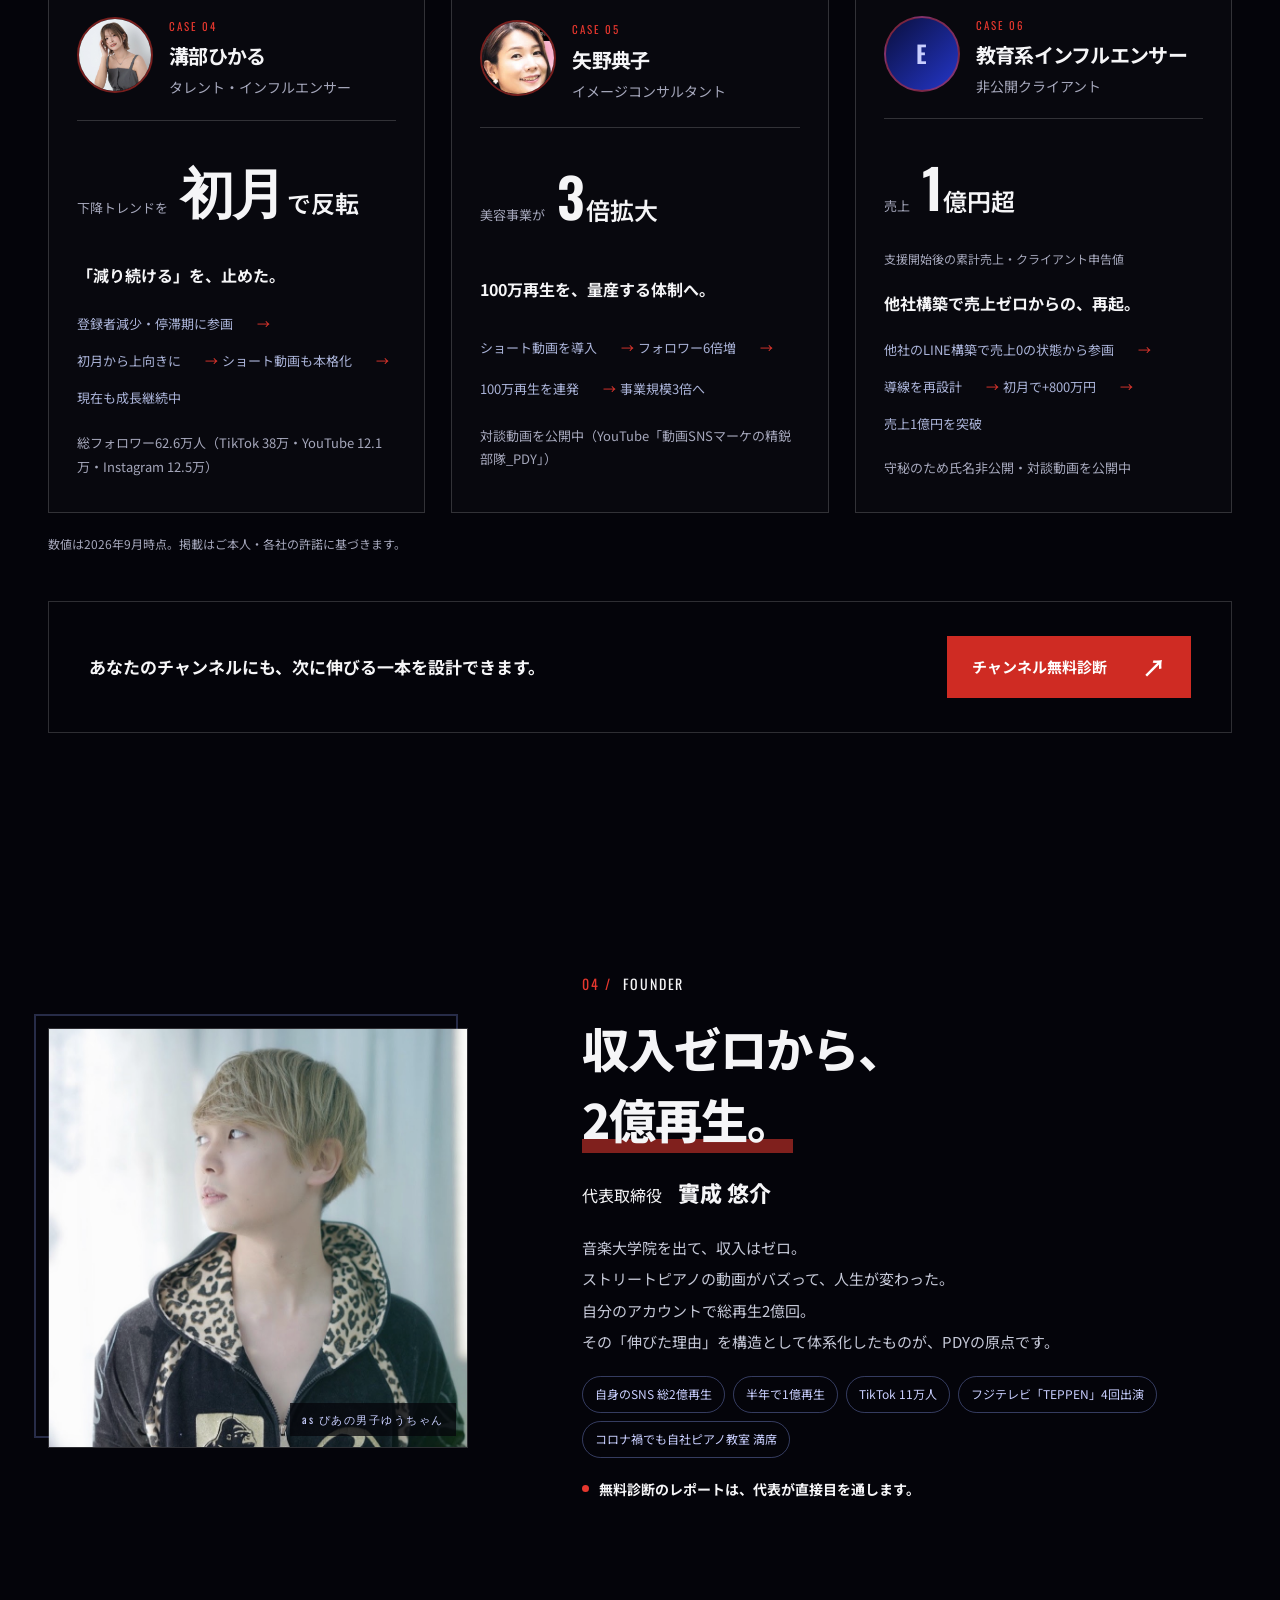
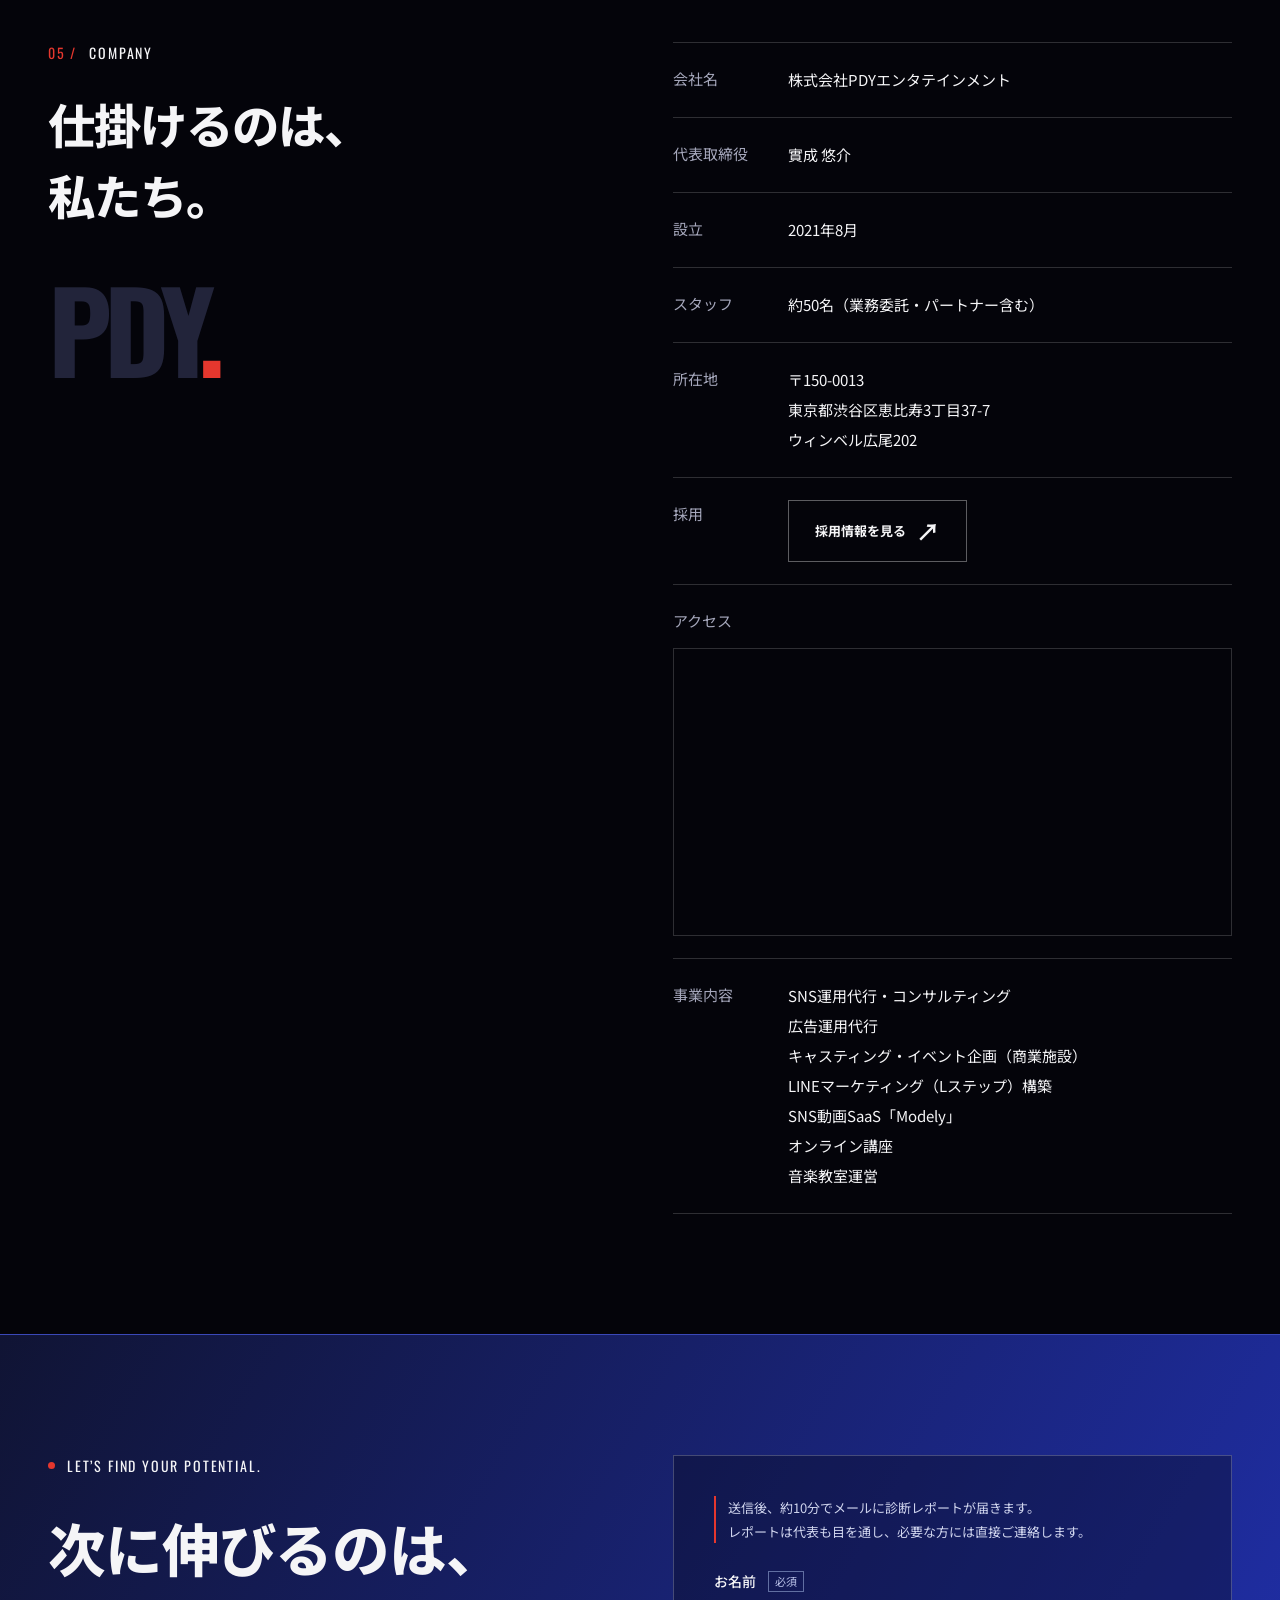
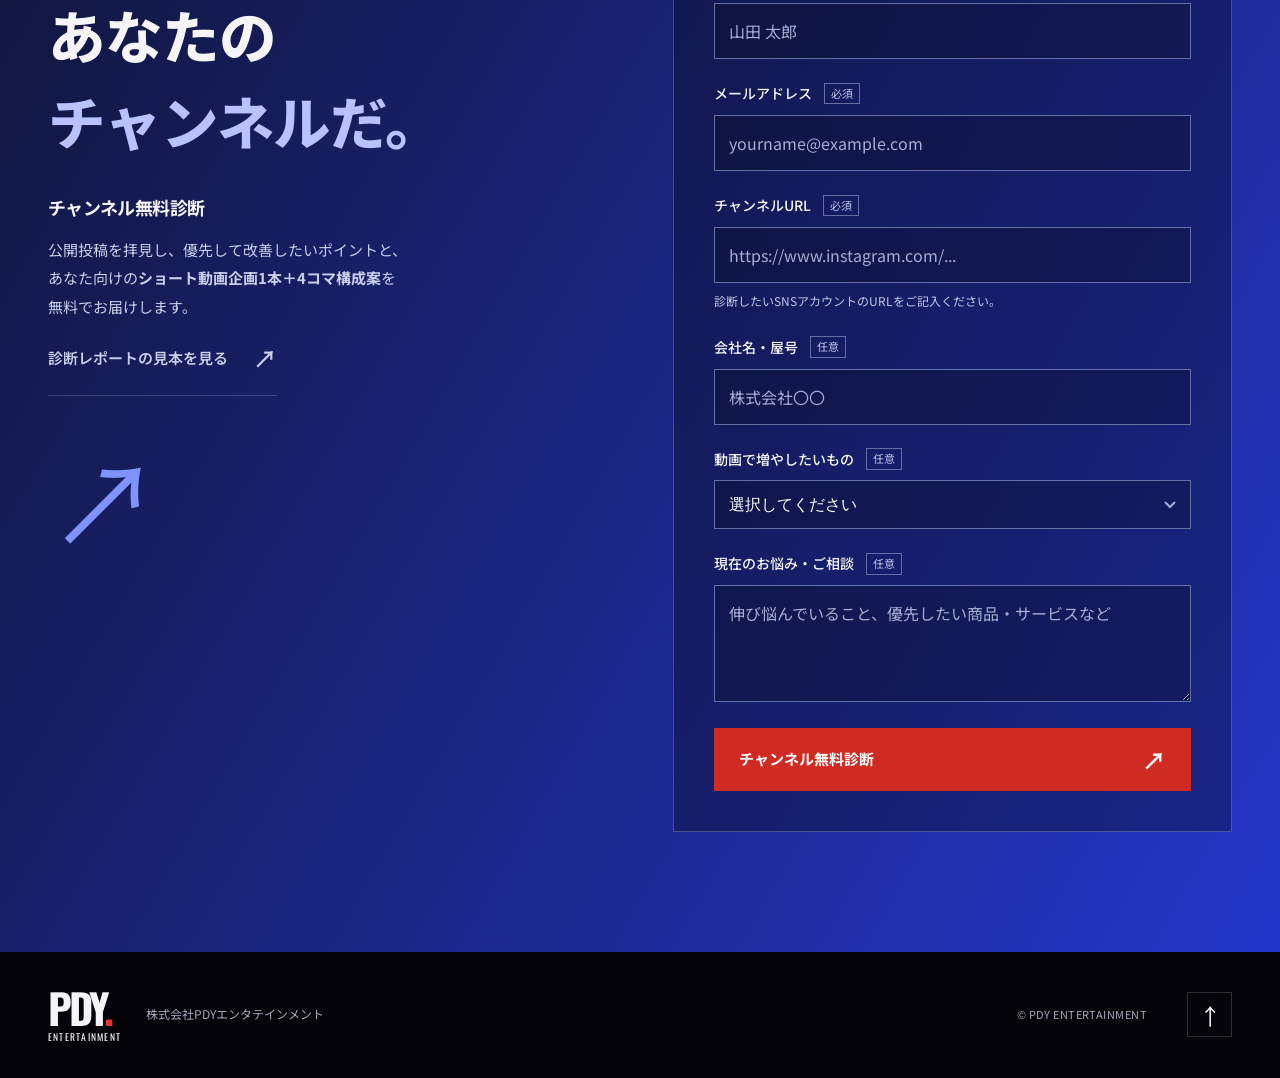
==== commit 26b1a890: "Lステップ構築カードに実績（初月+800万円／月1,000万円を1年継続）、NTTソノリティ表記を1行に" ====
--- a/index.html
+++ b/index.html
@@ -66,7 +66,7 @@
         <p class="eyebrow"><span class="red-dot"></span> WORKED WITH <span class="worked-with-ja">出演・制作・運用で関わった企業・メディア</span></p>
         <ul class="brand-row">
           <li><span class="brand-name">フジテレビ</span><span class="brand-how">「芸能界特技王決定戦 TEPPEN」出演 4回</span></li>
-          <li><span class="brand-name">NTTソノリティ <small>nwm</small></span><span class="brand-how">イヤホン「nwm（ヌーム）」PR動画 制作</span></li>
+          <li><span class="brand-name">NTTソノリティ</span><span class="brand-how">イヤホン「nwm（ヌーム）」PR動画 制作</span></li>
           <li><span class="brand-name">ソニー</span><span class="brand-how">企業タイアップ 出演・制作</span></li>
           <li><span class="brand-name">BIJOUPIKO</span><span class="brand-how">ビジュピコ（ブライダルジュエリー）動画 制作</span></li>
           <li><span class="brand-name">msb Tamachi</span><span class="brand-how">ムスブ田町 商業施設イベント キャスティング（毎年）</span></li>
@@ -87,7 +87,7 @@
       <div class="service-grid">
         <article class="service-card reveal"><p class="eyebrow"><span class="service-number">02</span> TECHNOLOGY</p><h3>SNS動画SaaS<br><span class="modely-name">Modely<span>↗</span></span></h3><p>SNS動画に取り組む人のための、<br>新しい選択肢。</p><a class="text-link" href="https://modely.to" target="_blank" rel="noopener noreferrer">Modelyを見る <span class="sr-only">（新しいタブで開く）</span><span aria-hidden="true">↗</span></a></article>
         <article class="service-card reveal"><p class="eyebrow"><span class="service-number">03</span> ADVERTISING</p><h3>広告運用代行</h3><p>オーガニックの知見を、広告にも。<br>クリエイティブと運用を一気通貫で。</p><p class="card-proof"><strong>LINE登録 1件 118円</strong><span>1日64件・子育て支援セミナーのLINE登録（2026年9月）</span></p><span class="card-bottom" aria-hidden="true">CREATIVE × PERFORMANCE.</span></article>
-        <article class="service-card reveal"><p class="eyebrow"><span class="service-number">04</span> CRM</p><h3>Lステップ構築</h3><p>フォロワーを、顧客へ。<br>LINEを起点に、売上までの導線を設計。</p><span class="card-bottom" aria-hidden="true">FOLLOWER → CUSTOMER.</span></article>
+        <article class="service-card reveal"><p class="eyebrow"><span class="service-number">04</span> CRM</p><h3>Lステップ構築</h3><p>フォロワーを、顧客へ。<br>LINEを起点に、売上までの導線を設計。</p><p class="card-proof"><strong>初月で売上 +800万円</strong><span>他社構築で売上0の状態から、導線を再設計</span><strong>月1,000万円を1年間継続</strong><span>YouTube経由のLINEリストから</span></p><span class="card-bottom" aria-hidden="true">FOLLOWER → CUSTOMER.</span></article>
         <article class="service-card reveal"><p class="eyebrow"><span class="service-number">05</span> EDUCATION</p><h3>オンライン講座</h3><p>SNSの知識を、実践する力へ。<br>学びを通じて、発信の可能性を広げます。</p><span class="card-bottom" aria-hidden="true">LEARN. CREATE. GROW.</span></article>
       </div>
     </div></section>
--- a/style.css
+++ b/style.css
@@ -166,6 +166,7 @@
 .card-proof{margin-top:auto;padding-top:14px;border-top:1px solid var(--line);display:grid;gap:2px}
 .card-proof strong{font-size:1.0625rem;font-weight:700;color:var(--white);letter-spacing:-.01em}
 .card-proof span{font-size:.75rem;color:var(--muted)}
+.card-proof span+strong{margin-top:10px}
 .card-proof+.card-bottom{margin-top:14px}
 @media(min-width:768px){.worked-with{padding-block:40px 44px}
 .brand-row{grid-template-columns:repeat(3,minmax(0,1fr));gap:26px 32px;margin-top:26px}
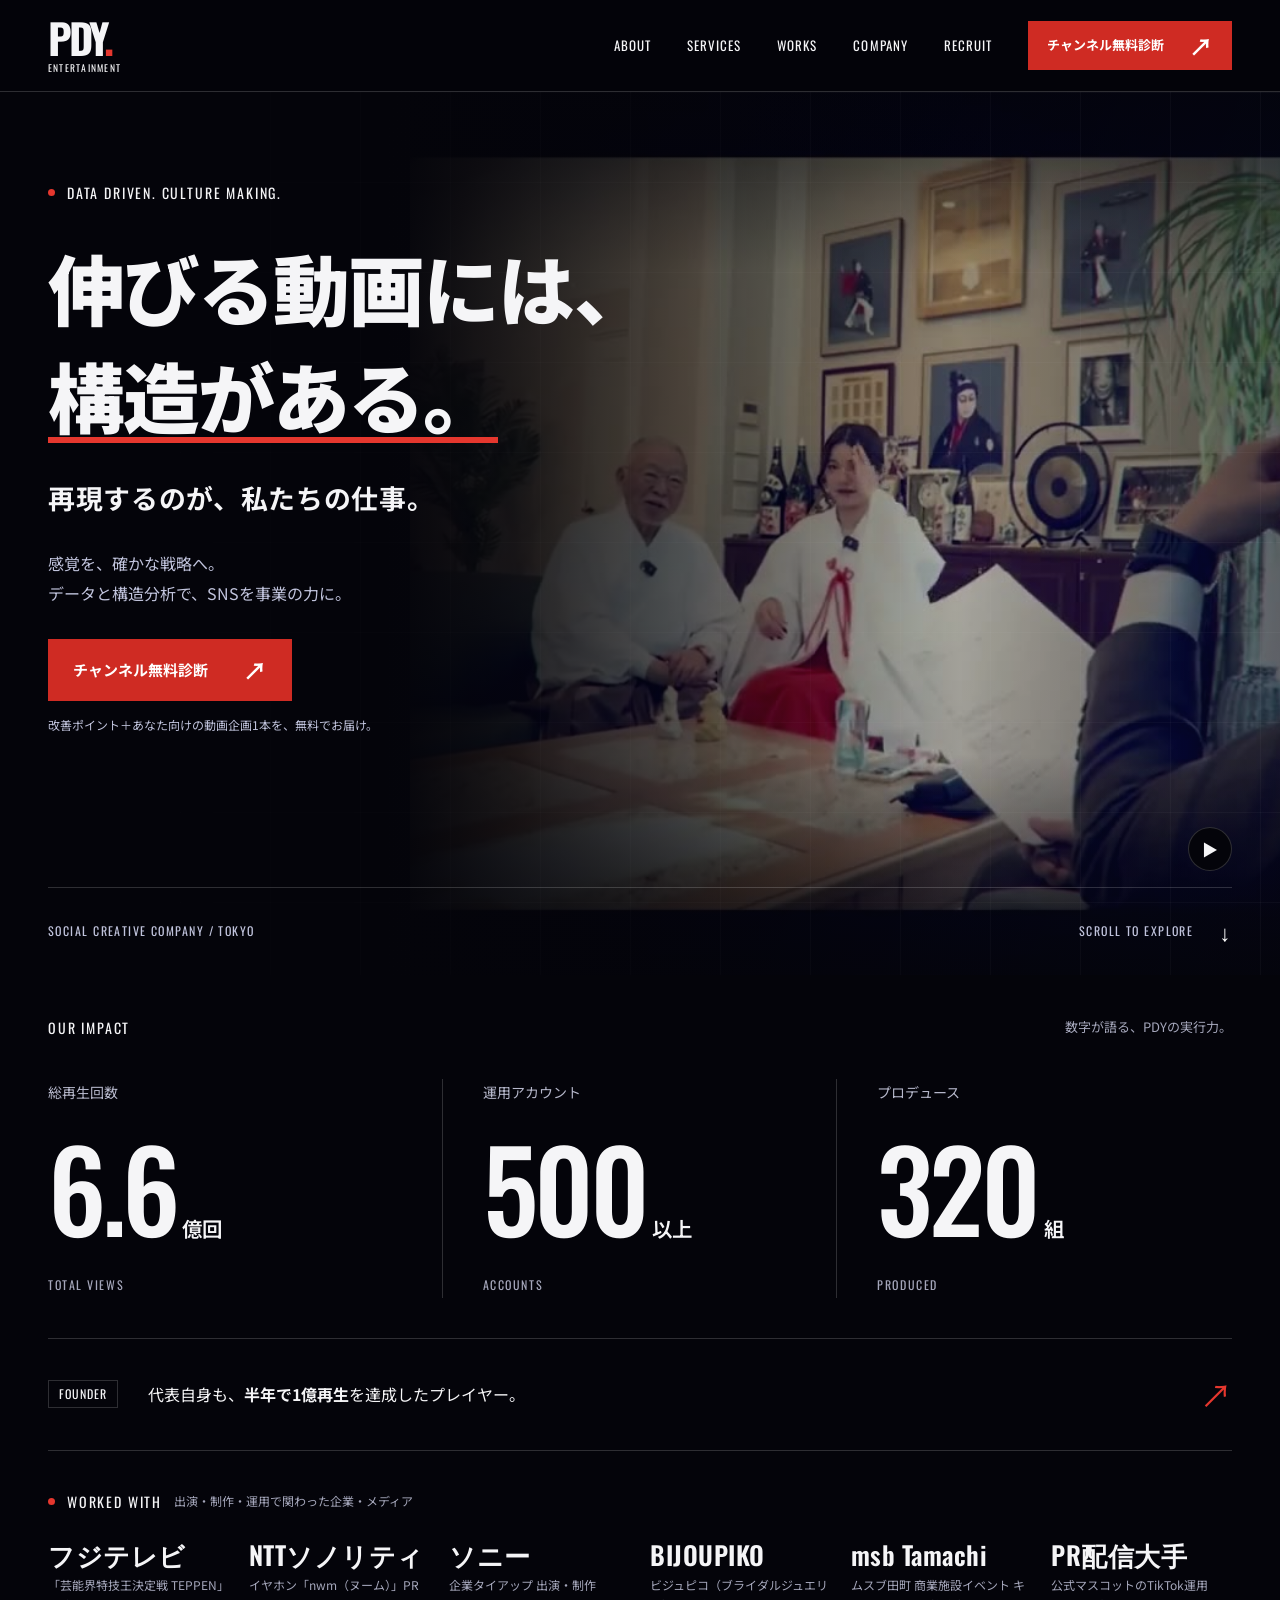
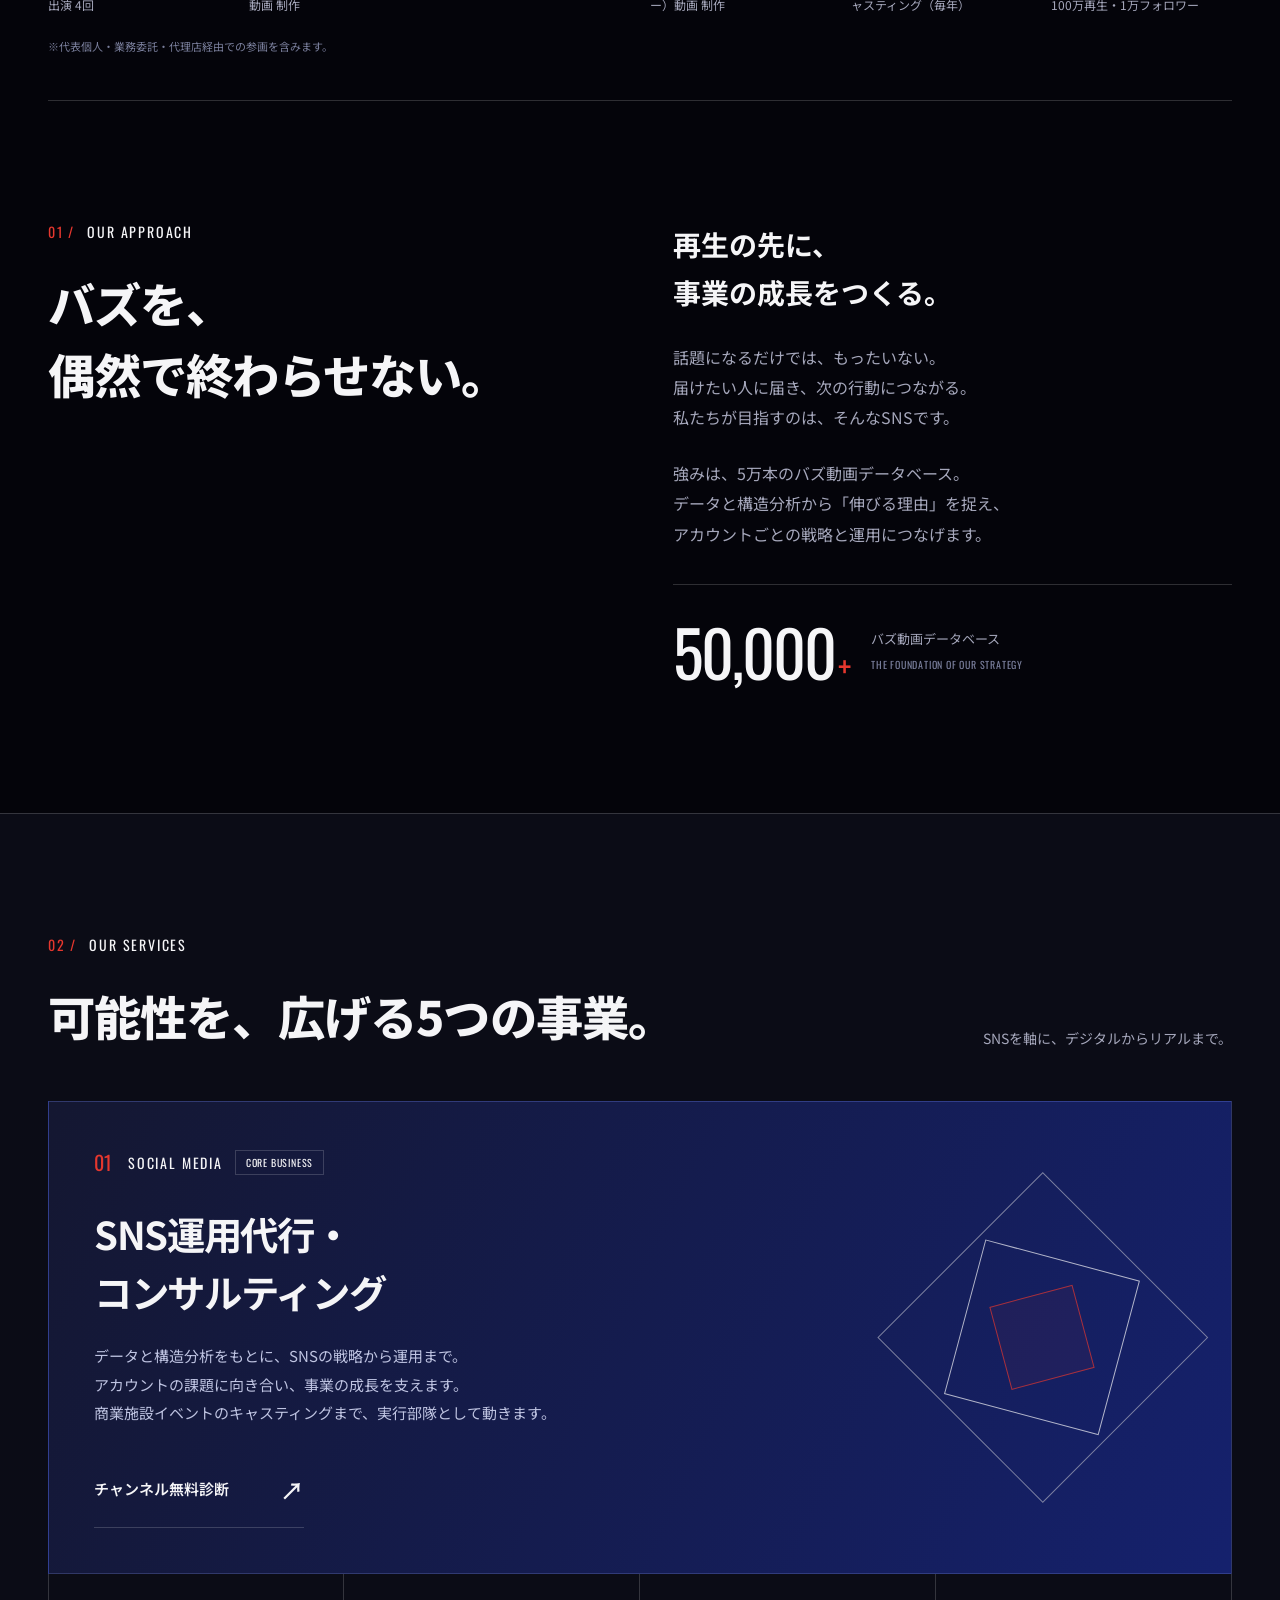
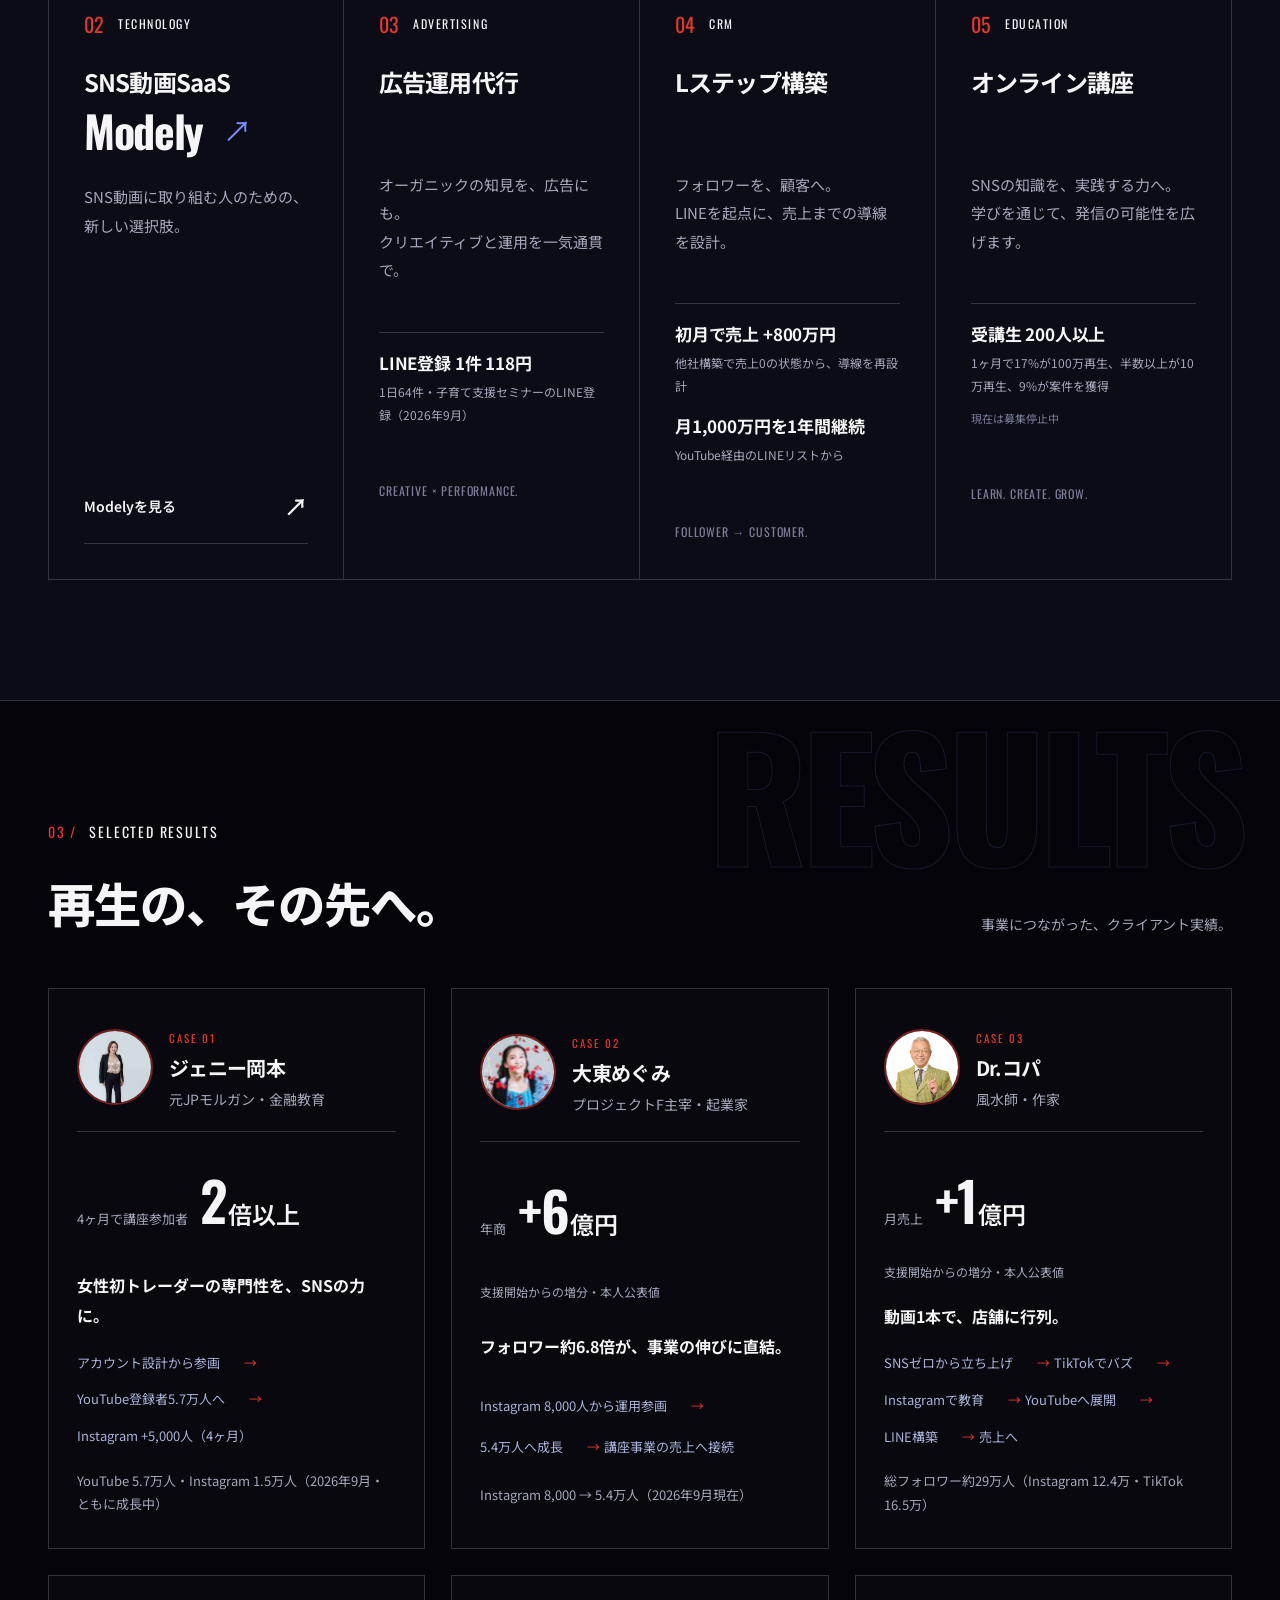
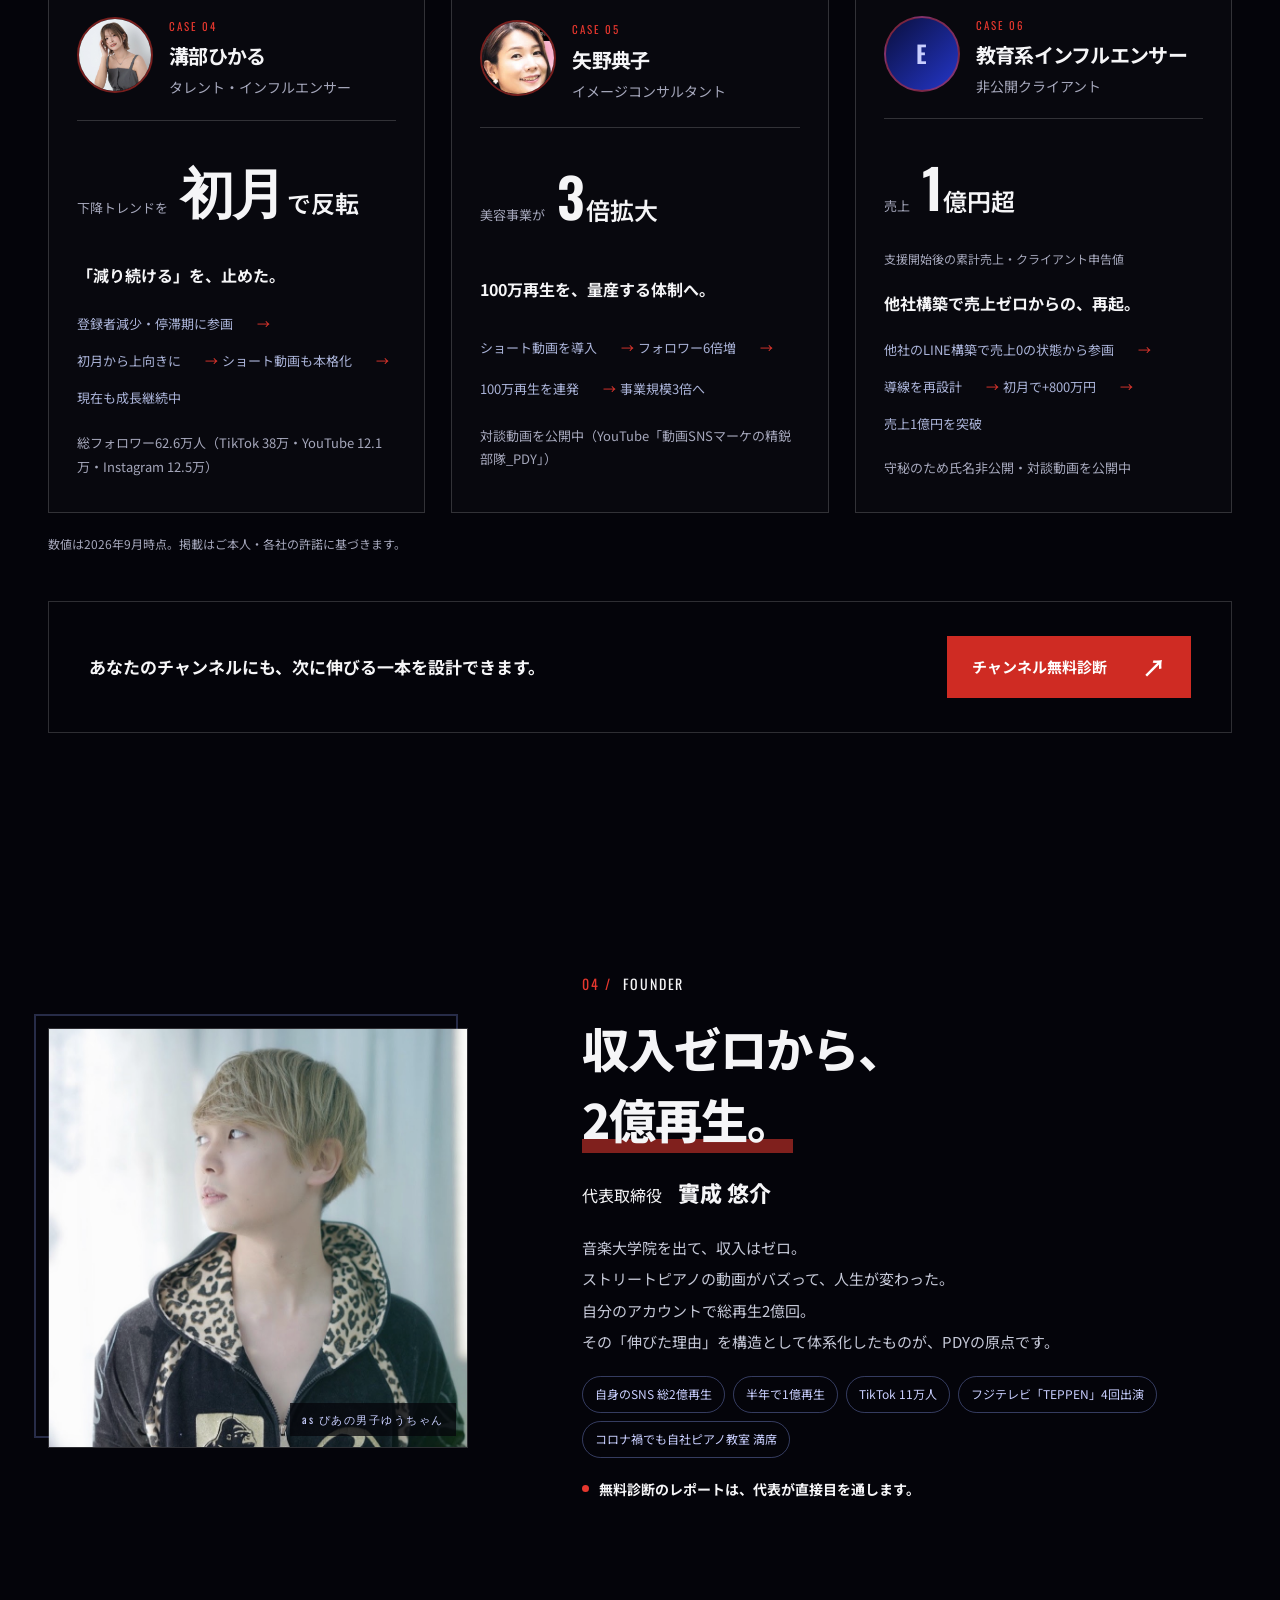
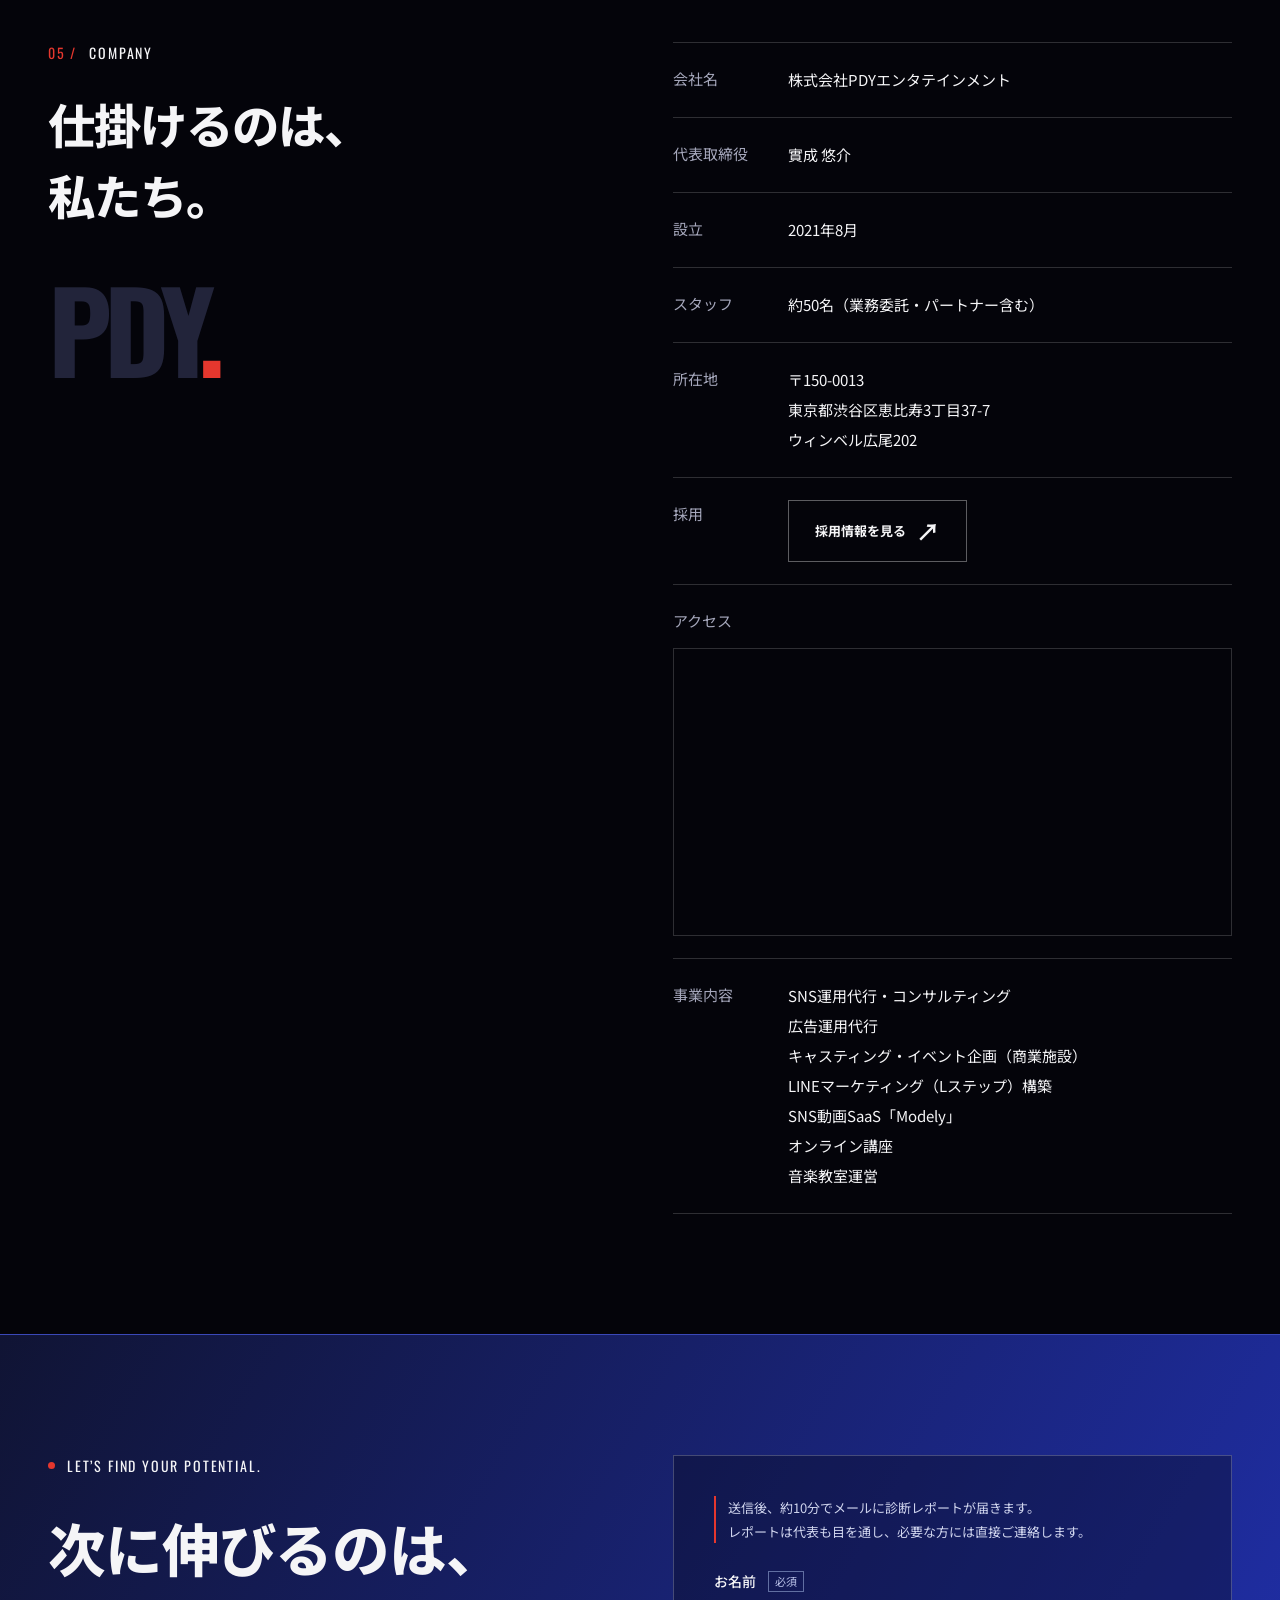
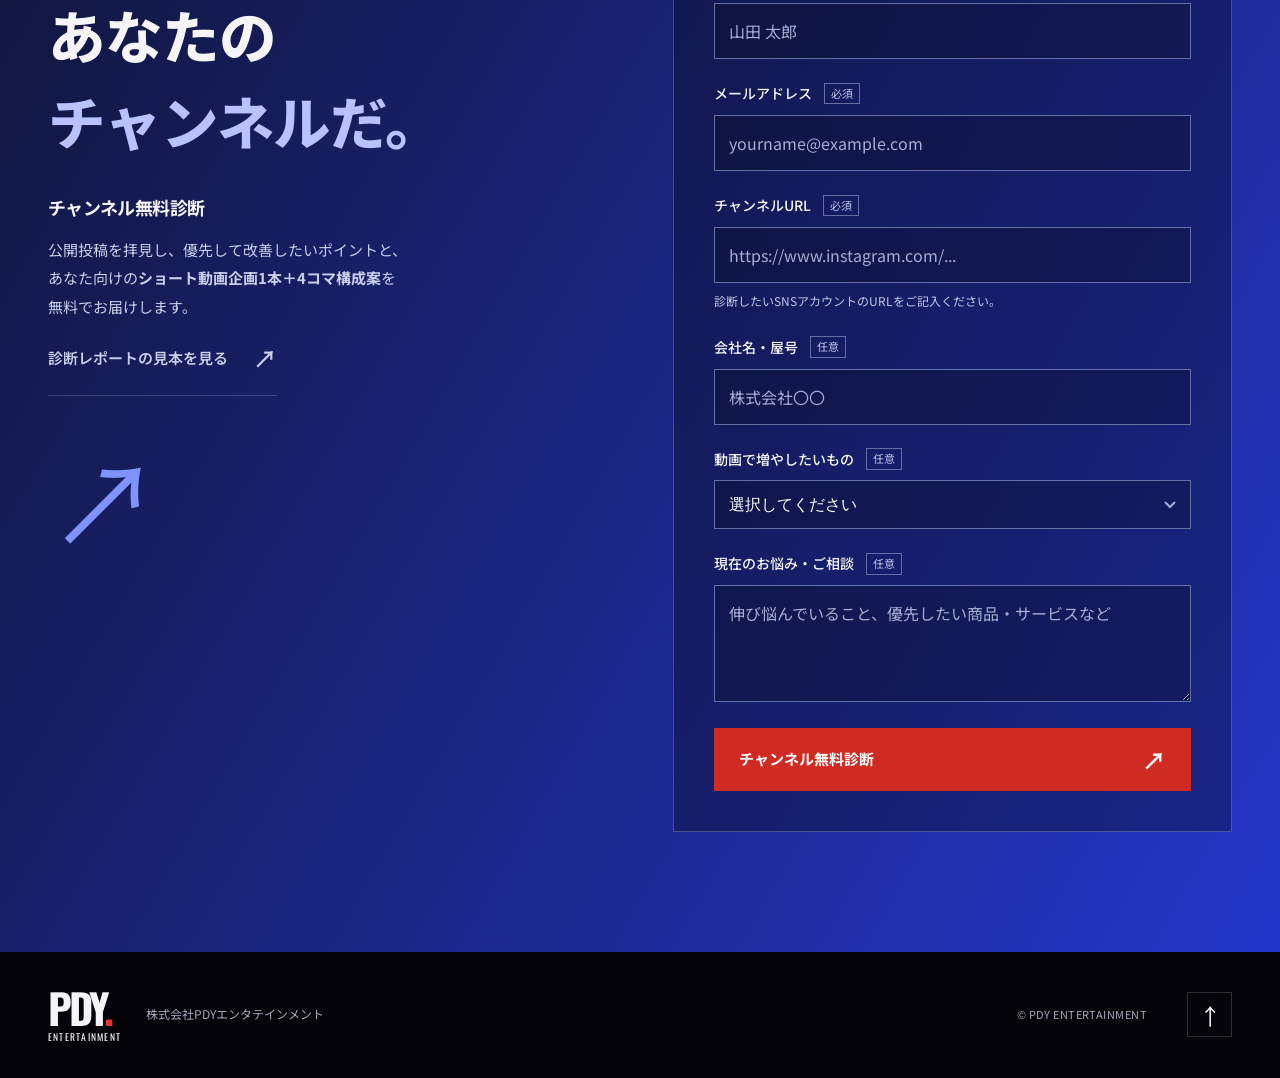
==== commit 2f95cef9: "オンライン講座カードに実績（受講生200人以上・17%が100万再生・半数以上が10万再生・9%が案件獲得）と募集停止中を追記" ====
--- a/index.html
+++ b/index.html
@@ -88,7 +88,7 @@
         <article class="service-card reveal"><p class="eyebrow"><span class="service-number">02</span> TECHNOLOGY</p><h3>SNS動画SaaS<br><span class="modely-name">Modely<span>↗</span></span></h3><p>SNS動画に取り組む人のための、<br>新しい選択肢。</p><a class="text-link" href="https://modely.to" target="_blank" rel="noopener noreferrer">Modelyを見る <span class="sr-only">（新しいタブで開く）</span><span aria-hidden="true">↗</span></a></article>
         <article class="service-card reveal"><p class="eyebrow"><span class="service-number">03</span> ADVERTISING</p><h3>広告運用代行</h3><p>オーガニックの知見を、広告にも。<br>クリエイティブと運用を一気通貫で。</p><p class="card-proof"><strong>LINE登録 1件 118円</strong><span>1日64件・子育て支援セミナーのLINE登録（2026年9月）</span></p><span class="card-bottom" aria-hidden="true">CREATIVE × PERFORMANCE.</span></article>
         <article class="service-card reveal"><p class="eyebrow"><span class="service-number">04</span> CRM</p><h3>Lステップ構築</h3><p>フォロワーを、顧客へ。<br>LINEを起点に、売上までの導線を設計。</p><p class="card-proof"><strong>初月で売上 +800万円</strong><span>他社構築で売上0の状態から、導線を再設計</span><strong>月1,000万円を1年間継続</strong><span>YouTube経由のLINEリストから</span></p><span class="card-bottom" aria-hidden="true">FOLLOWER → CUSTOMER.</span></article>
-        <article class="service-card reveal"><p class="eyebrow"><span class="service-number">05</span> EDUCATION</p><h3>オンライン講座</h3><p>SNSの知識を、実践する力へ。<br>学びを通じて、発信の可能性を広げます。</p><span class="card-bottom" aria-hidden="true">LEARN. CREATE. GROW.</span></article>
+        <article class="service-card reveal"><p class="eyebrow"><span class="service-number">05</span> EDUCATION</p><h3>オンライン講座</h3><p>SNSの知識を、実践する力へ。<br>学びを通じて、発信の可能性を広げます。</p><p class="card-proof"><strong>受講生 200人以上</strong><span>1ヶ月で17%が100万再生、半数以上が10万再生、9%が案件を獲得</span><span class="card-status">現在は募集停止中</span></p><span class="card-bottom" aria-hidden="true">LEARN. CREATE. GROW.</span></article>
       </div>
     </div></section>
 
--- a/style.css
+++ b/style.css
@@ -167,6 +167,7 @@
 .card-proof strong{font-size:1.0625rem;font-weight:700;color:var(--white);letter-spacing:-.01em}
 .card-proof span{font-size:.75rem;color:var(--muted)}
 .card-proof span+strong{margin-top:10px}
+.card-proof .card-status{margin-top:8px;color:#797e9b;font-size:.6875rem}
 .card-proof+.card-bottom{margin-top:14px}
 @media(min-width:768px){.worked-with{padding-block:40px 44px}
 .brand-row{grid-template-columns:repeat(3,minmax(0,1fr));gap:26px 32px;margin-top:26px}
